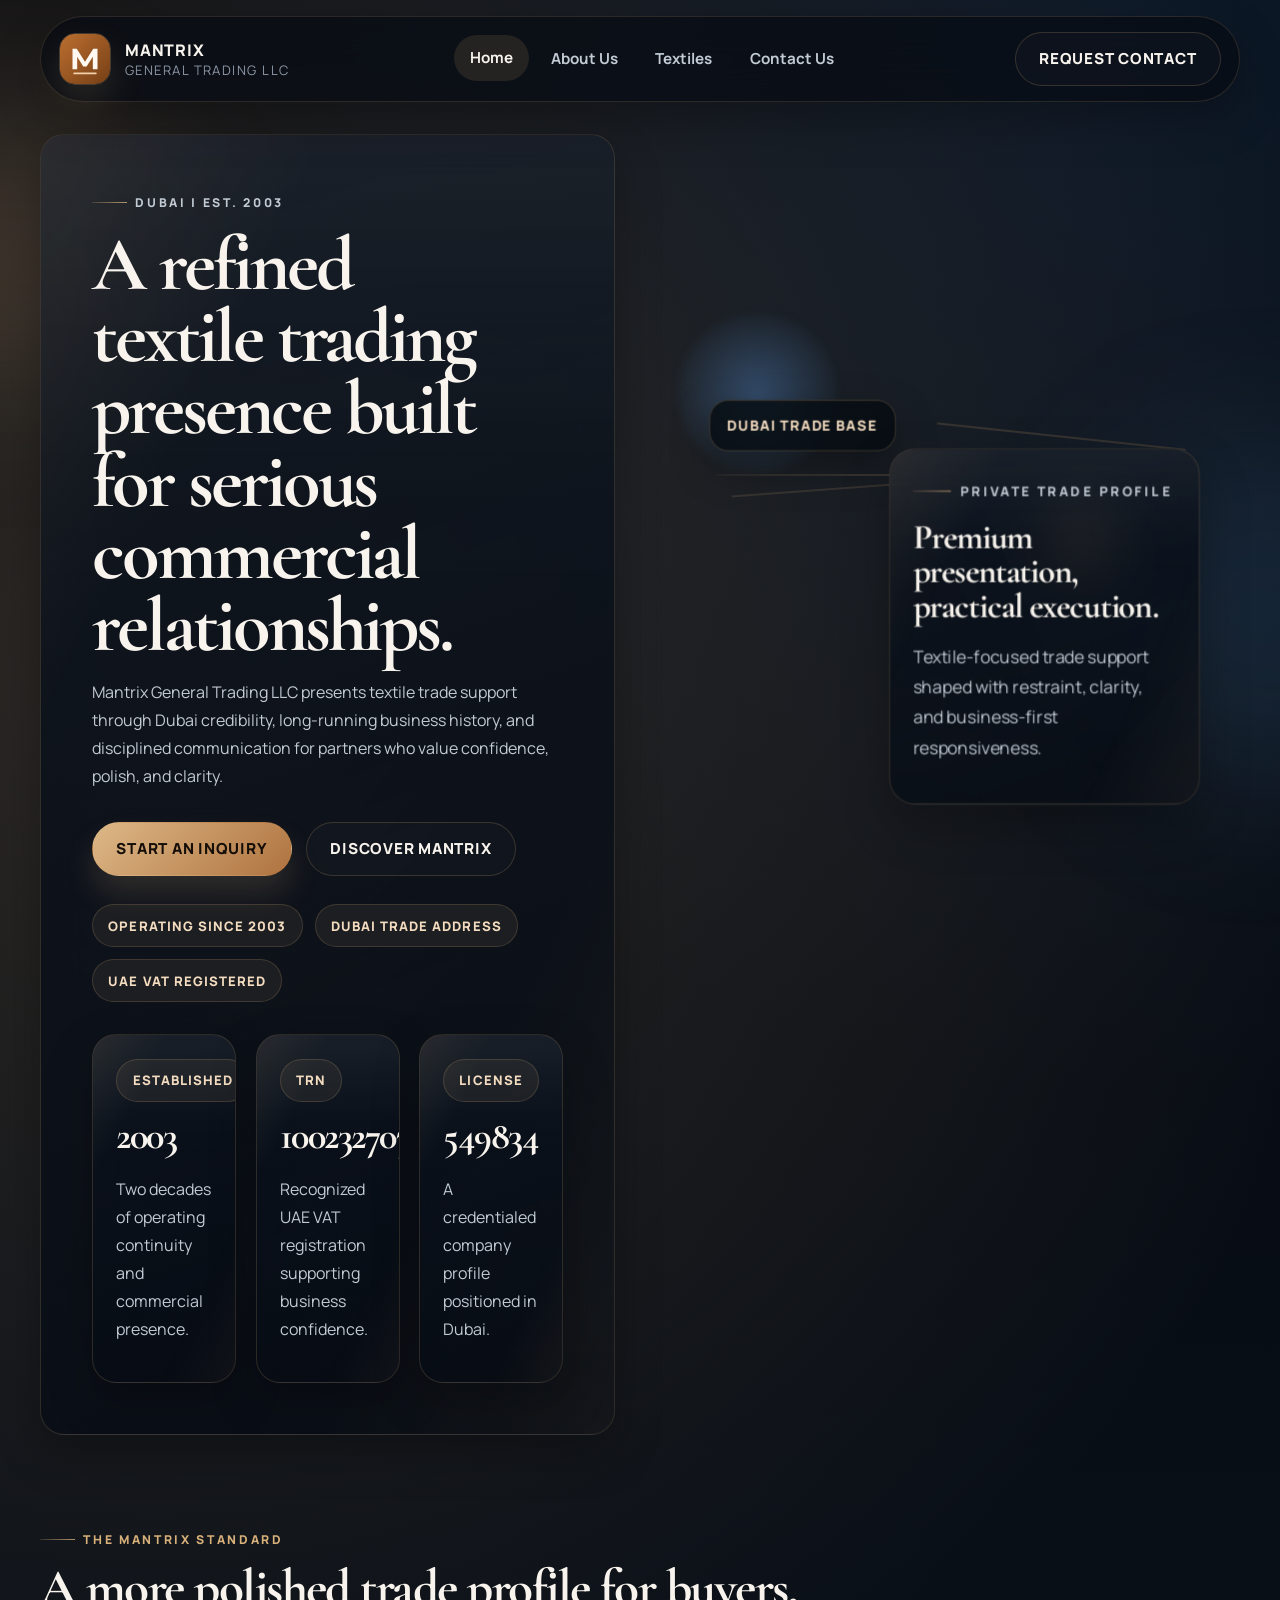
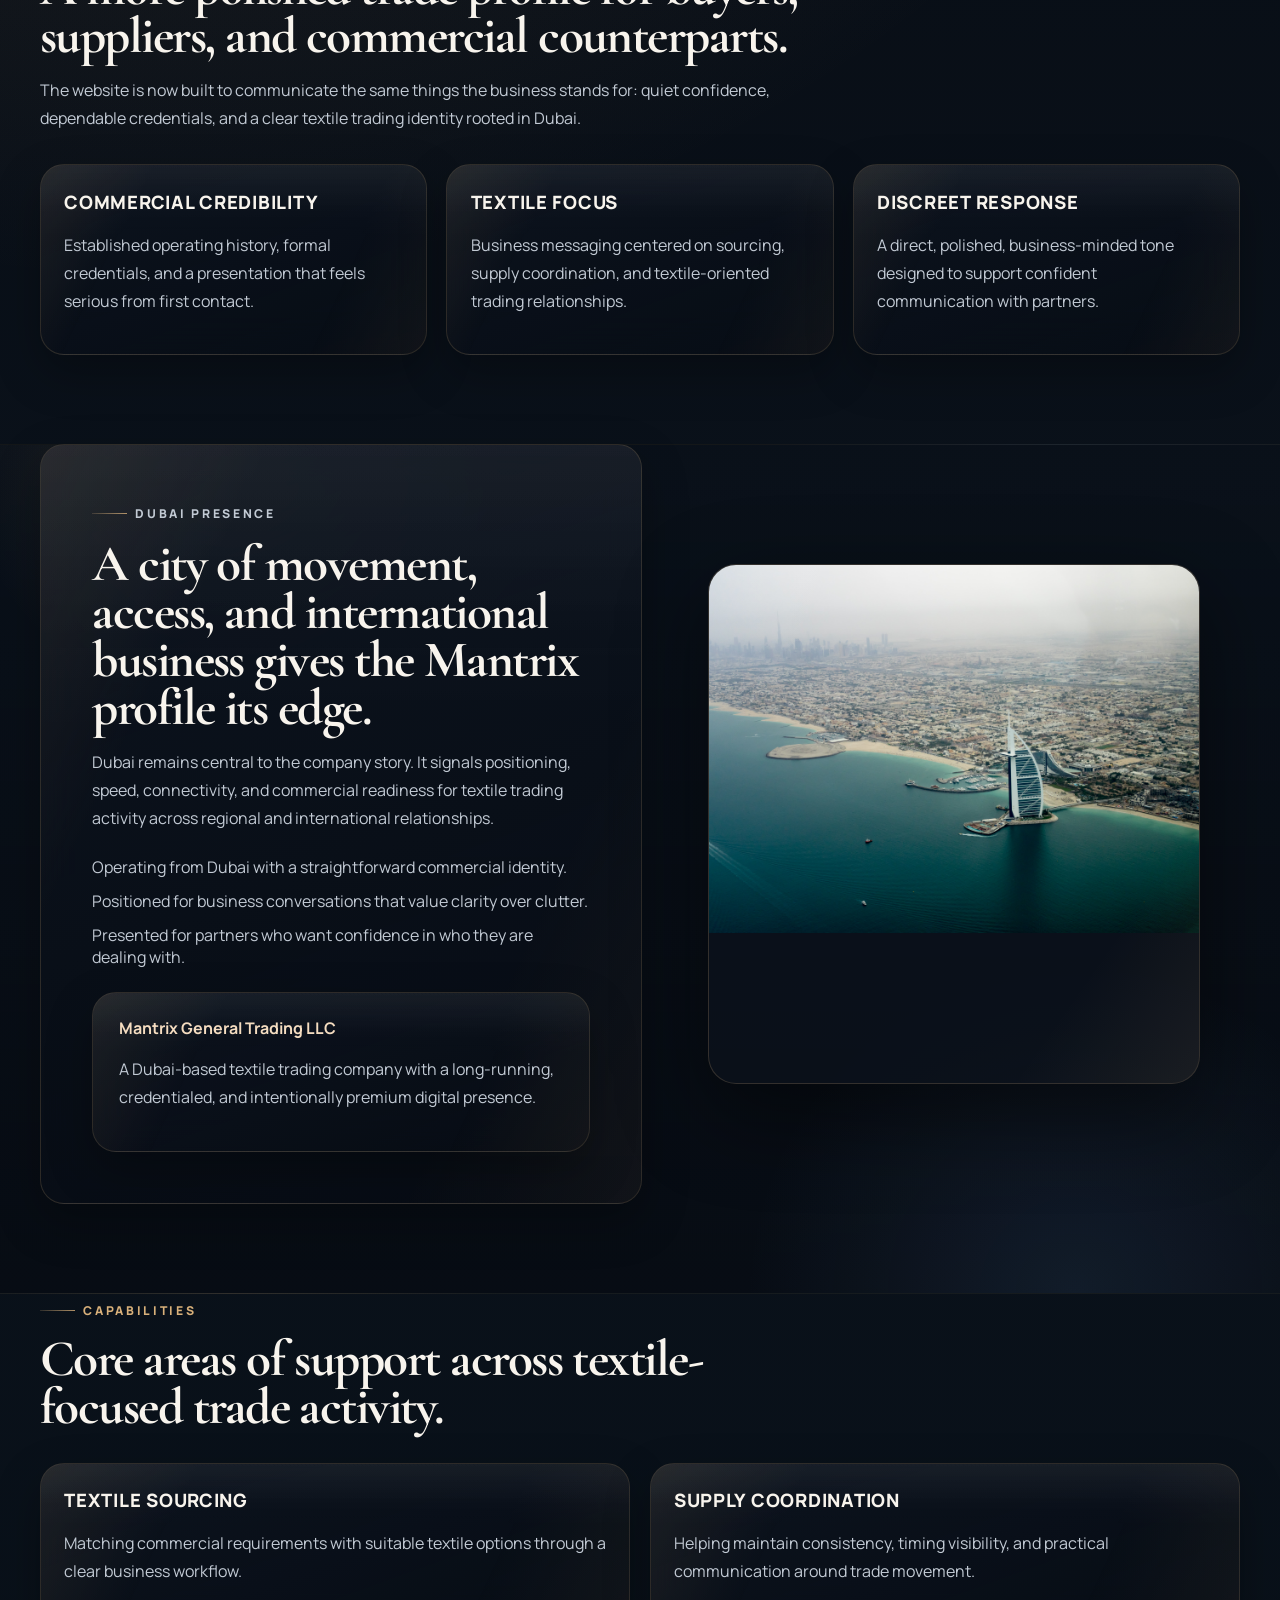
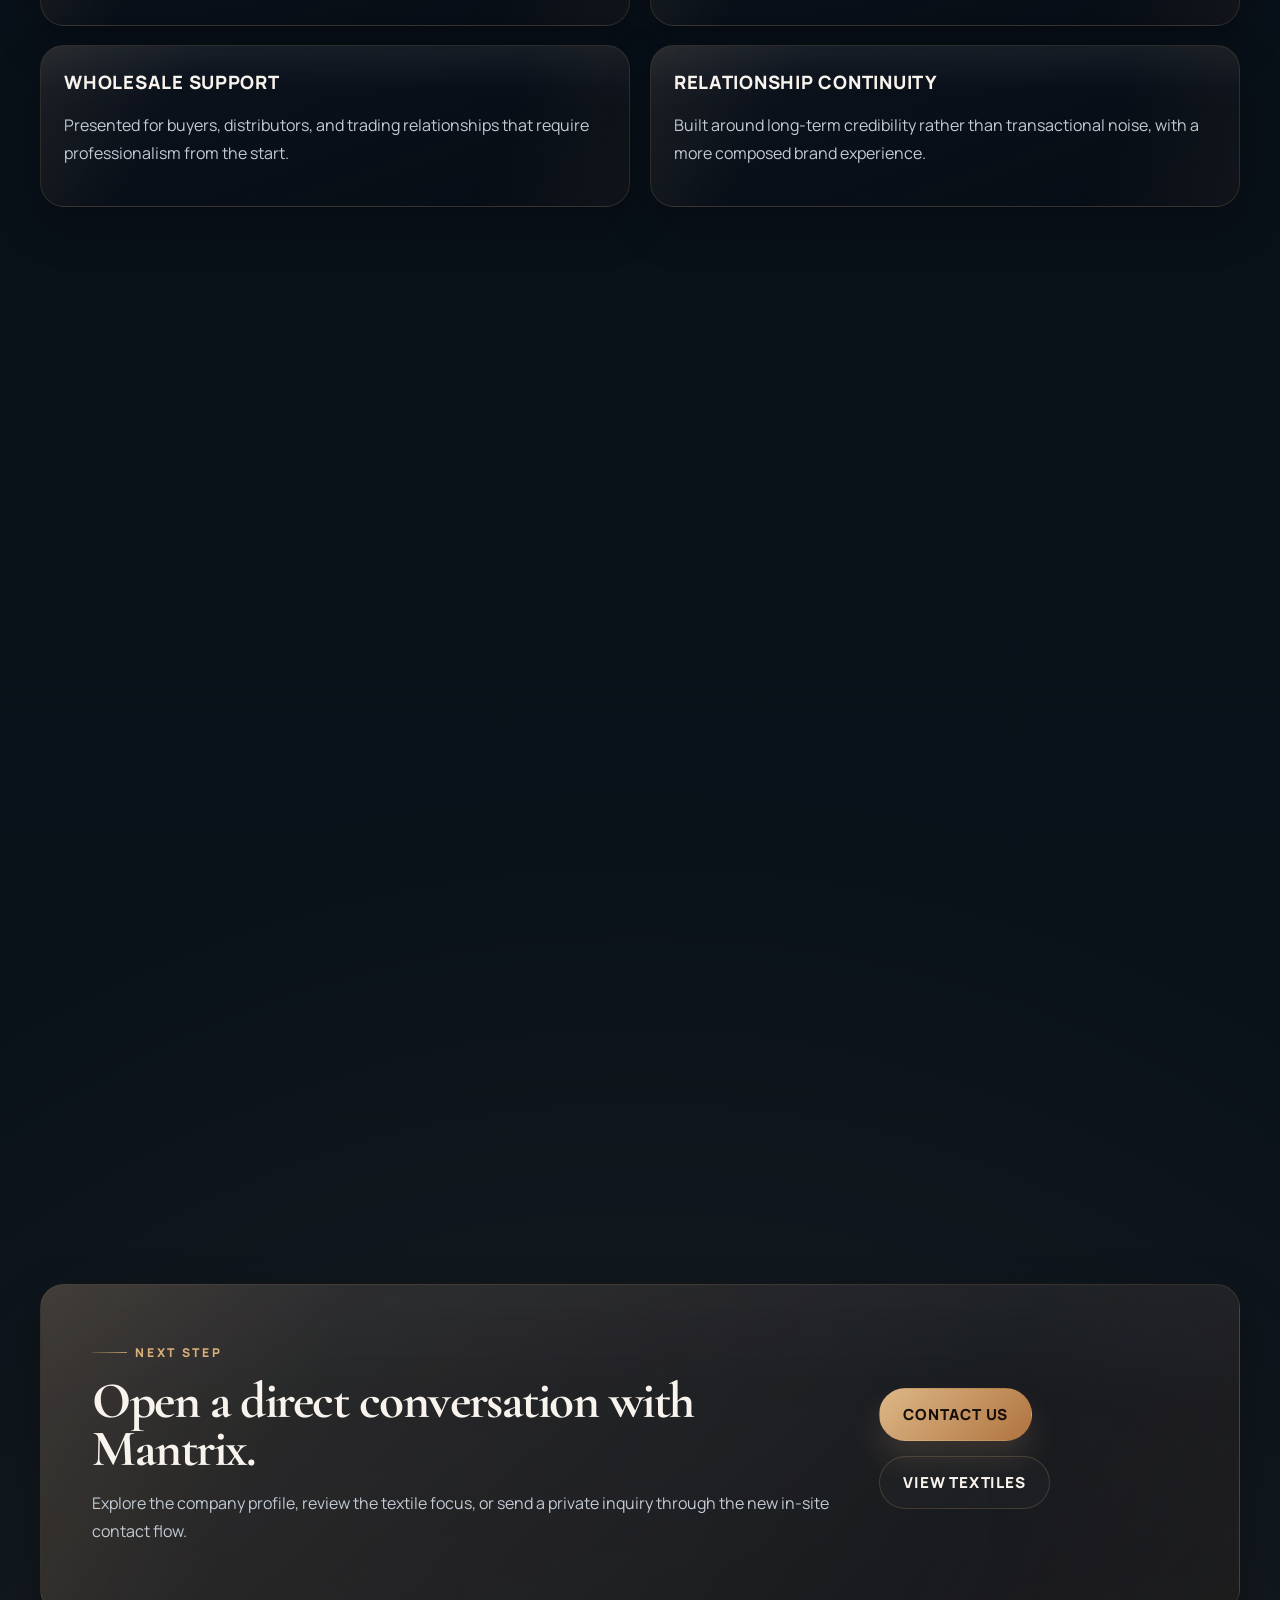
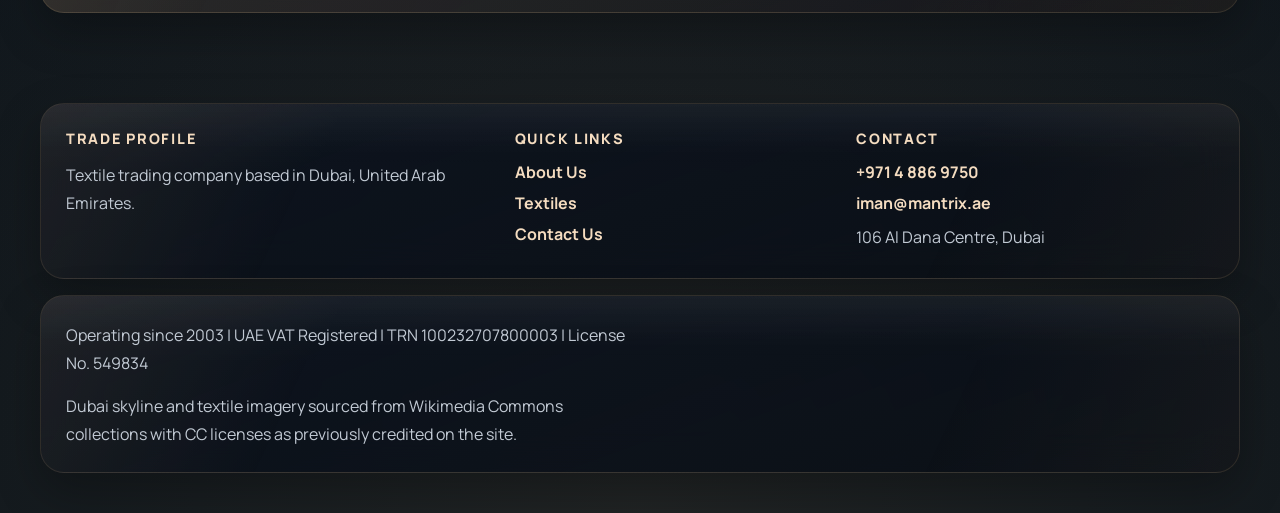
==== index.html @ 77e1ed77 "Upgrade contact flow and luxury redesign" ====
<!DOCTYPE html>
<html lang="en">
<head>
  <meta charset="UTF-8">
  <meta name="viewport" content="width=device-width, initial-scale=1.0">
  <meta
    name="description"
    content="Mantrix General Trading LLC is a Dubai-based textile trading company with a refined commercial presence, operating since 2003."
  >
  <title>Mantrix General Trading LLC | Textile Trading in Dubai</title>
  <link rel="preconnect" href="https://fonts.googleapis.com">
  <link rel="preconnect" href="https://fonts.gstatic.com" crossorigin>
  <link href="https://fonts.googleapis.com/css2?family=Manrope:wght@400;500;700;800&family=Cormorant+Garamond:wght@600;700&display=swap" rel="stylesheet">
  <link rel="stylesheet" href="styles.css">
  <script src="script.js" defer></script>
</head>
<body>
  <header class="site-header">
    <div class="shell nav-shell">
      <a class="brand" href="index.html">
        <img class="brand-logo" src="logo.svg" alt="Mantrix logo">
        <div>
          <p class="brand-name">Mantrix</p>
          <p class="brand-subtitle">General Trading LLC</p>
        </div>
      </a>
      <nav class="nav-links" aria-label="Primary navigation">
        <a class="nav-link is-active" href="index.html">Home</a>
        <a class="nav-link" href="about.html">About Us</a>
        <a class="nav-link" href="textiles.html">Textiles</a>
        <a class="nav-link" href="contact.html">Contact Us</a>
      </nav>
      <a class="button button-secondary" href="contact.html">Request Contact</a>
    </div>
  </header>

  <main>
    <section class="hero-home">
      <div class="shell hero-grid">
        <div class="hero-copy" data-reveal>
          <p class="eyebrow">Dubai | Est. 2003</p>
          <h1>A refined textile trading presence built for serious commercial relationships.</h1>
          <p class="lead">
            Mantrix General Trading LLC presents textile trade support through Dubai credibility, long-running business
            history, and disciplined communication for partners who value confidence, polish, and clarity.
          </p>
          <div class="hero-actions">
            <a class="button" href="contact.html">Start An Inquiry</a>
            <a class="button button-ghost" href="about.html">Discover Mantrix</a>
          </div>
          <div class="hero-points">
            <span>Operating Since 2003</span>
            <span>Dubai Trade Address</span>
            <span>UAE VAT Registered</span>
          </div>
          <div class="hero-metrics">
            <article class="metric-card" data-reveal>
              <span>Established</span>
              <strong>2003</strong>
              <p>Two decades of operating continuity and commercial presence.</p>
            </article>
            <article class="metric-card" data-reveal>
              <span>TRN</span>
              <strong>100232707800003</strong>
              <p>Recognized UAE VAT registration supporting business confidence.</p>
            </article>
            <article class="metric-card" data-reveal>
              <span>License</span>
              <strong>549834</strong>
              <p>A credentialed company profile positioned in Dubai.</p>
            </article>
          </div>
        </div>

        <div class="hero-stage" data-tilt-stage data-reveal>
          <div class="hero-stage-inner">
            <span class="scene-orb scene-orb-one"></span>
            <span class="scene-orb scene-orb-two"></span>
            <span class="scene-ring"></span>
            <figure class="scene-card scene-card-primary">
              <img src="images/dubai-skyline.jpg" alt="Dubai skyline">
            </figure>
            <figure class="scene-card scene-card-secondary">
              <img src="images/colourful-fabric.jpg" alt="Colourful textile fabric">
            </figure>
            <article class="scene-note">
              <p class="eyebrow">Private Trade Profile</p>
              <h2>Premium presentation, practical execution.</h2>
              <p>
                Textile-focused trade support shaped with restraint, clarity, and business-first responsiveness.
              </p>
            </article>
            <div class="scene-coin">Dubai Trade Base</div>
          </div>
        </div>
      </div>
    </section>

    <section class="section">
      <div class="shell">
        <div class="section-head" data-reveal>
          <p class="eyebrow">The Mantrix Standard</p>
          <h2>A more polished trade profile for buyers, suppliers, and commercial counterparts.</h2>
          <p class="lead">
            The website is now built to communicate the same things the business stands for: quiet confidence, dependable
            credentials, and a clear textile trading identity rooted in Dubai.
          </p>
        </div>
        <div class="cards-grid cards-three">
          <article class="info-card" data-reveal>
            <h3>Commercial Credibility</h3>
            <p>Established operating history, formal credentials, and a presentation that feels serious from first contact.</p>
          </article>
          <article class="info-card" data-reveal>
            <h3>Textile Focus</h3>
            <p>Business messaging centered on sourcing, supply coordination, and textile-oriented trading relationships.</p>
          </article>
          <article class="info-card" data-reveal>
            <h3>Discreet Response</h3>
            <p>A direct, polished, business-minded tone designed to support confident communication with partners.</p>
          </article>
        </div>
      </div>
    </section>

    <section class="section section-dark">
      <div class="shell feature-layout">
        <div class="feature-copy" data-reveal>
          <p class="eyebrow">Dubai Presence</p>
          <h2>A city of movement, access, and international business gives the Mantrix profile its edge.</h2>
          <p class="lead">
            Dubai remains central to the company story. It signals positioning, speed, connectivity, and commercial
            readiness for textile trading activity across regional and international relationships.
          </p>
          <ul>
            <li>Operating from Dubai with a straightforward commercial identity.</li>
            <li>Positioned for business conversations that value clarity over clutter.</li>
            <li>Presented for partners who want confidence in who they are dealing with.</li>
          </ul>
          <div class="quote-panel">
            <strong>Mantrix General Trading LLC</strong>
            <p>
              A Dubai-based textile trading company with a long-running, credentialed, and intentionally premium digital
              presence.
            </p>
          </div>
        </div>
        <figure class="media-card" data-reveal>
          <img src="images/dubai-aerial.jpg" alt="Aerial view of Dubai">
        </figure>
      </div>
    </section>

    <section class="section">
      <div class="shell">
        <div class="section-head" data-reveal>
          <p class="eyebrow">Capabilities</p>
          <h2>Core areas of support across textile-focused trade activity.</h2>
        </div>
        <div class="cards-grid cards-two">
          <article class="info-card" data-reveal>
            <h3>Textile Sourcing</h3>
            <p>Matching commercial requirements with suitable textile options through a clear business workflow.</p>
          </article>
          <article class="info-card" data-reveal>
            <h3>Supply Coordination</h3>
            <p>Helping maintain consistency, timing visibility, and practical communication around trade movement.</p>
          </article>
          <article class="info-card" data-reveal>
            <h3>Wholesale Support</h3>
            <p>Presented for buyers, distributors, and trading relationships that require professionalism from the start.</p>
          </article>
          <article class="info-card" data-reveal>
            <h3>Relationship Continuity</h3>
            <p>Built around long-term credibility rather than transactional noise, with a more composed brand experience.</p>
          </article>
        </div>
      </div>
    </section>

    <section class="section">
      <div class="shell">
        <div class="section-head" data-reveal>
          <p class="eyebrow">Visual Identity</p>
          <h2>A darker, more elevated presentation for the Dubai and textile story.</h2>
        </div>
        <div class="gallery-grid">
          <figure class="gallery-card" data-reveal>
            <img src="images/dubai-skyline.jpg" alt="Dubai skyline view">
            <figcaption>
              <strong>Commercial Setting</strong>
              <span>Dubai communicates regional reach, movement, and recognized business access.</span>
            </figcaption>
          </figure>
          <figure class="gallery-card" data-reveal>
            <img src="images/cloth-texture.jpg" alt="Textile texture">
            <figcaption>
              <strong>Material Confidence</strong>
              <span>Texture and detail help reinforce a more premium textile-oriented visual language.</span>
            </figcaption>
          </figure>
          <figure class="gallery-card" data-reveal>
            <img src="images/fabric-merchant.jpg" alt="Historic textile merchant illustration">
            <figcaption>
              <strong>Trade Heritage</strong>
              <span>The business is framed as relationship-driven trade, not just product display.</span>
            </figcaption>
          </figure>
        </div>
      </div>
    </section>

    <section class="section">
      <div class="shell cta-panel" data-reveal>
        <div>
          <p class="eyebrow">Next Step</p>
          <h2>Open a direct conversation with Mantrix.</h2>
          <p class="lead">
            Explore the company profile, review the textile focus, or send a private inquiry through the new in-site
            contact flow.
          </p>
        </div>
        <div class="cta-actions">
          <a class="button" href="contact.html">Contact Us</a>
          <a class="button button-ghost" href="textiles.html">View Textiles</a>
        </div>
      </div>
    </section>
  </main>

  <footer class="site-footer">
    <div class="shell footer-grid">
      <div>
        <p class="footer-title">Trade Profile</p>
        <p class="footer-copy">Textile trading company based in Dubai, United Arab Emirates.</p>
      </div>
      <div>
        <p class="footer-title">Quick Links</p>
        <a class="footer-link" href="about.html">About Us</a>
        <a class="footer-link" href="textiles.html">Textiles</a>
        <a class="footer-link" href="contact.html">Contact Us</a>
      </div>
      <div>
        <p class="footer-title">Contact</p>
        <a class="footer-link" href="tel:+97148869750">+971 4 886 9750</a>
        <a class="footer-link" href="mailto:iman@mantrix.ae">iman@mantrix.ae</a>
        <p class="footer-copy">106 Al Dana Centre, Dubai</p>
      </div>
    </div>
    <div class="shell footer-meta">
      <p>Operating since 2003 | UAE VAT Registered | TRN 100232707800003 | License No. 549834</p>
      <p>
        Dubai skyline and textile imagery sourced from Wikimedia Commons collections with CC licenses as previously
        credited on the site.
      </p>
    </div>
  </footer>
</body>
</html>
---- styles.css ----
:root {
  --bg: #060a11;
  --bg-deep: #0a1019;
  --surface: rgba(11, 18, 29, 0.74);
  --surface-strong: rgba(13, 21, 33, 0.9);
  --line: rgba(216, 176, 122, 0.18);
  --line-strong: rgba(216, 176, 122, 0.34);
  --gold: #d8b07a;
  --gold-deep: #9f6739;
  --gold-soft: #f4dcc0;
  --white: #f8f4ed;
  --mist: #c2cad4;
  --muted: #8d97a6;
  --shadow: 0 30px 90px rgba(0, 0, 0, 0.48);
  --shadow-soft: 0 18px 46px rgba(0, 0, 0, 0.28);
  --radius-xl: 34px;
  --radius-lg: 24px;
  --container: 1200px;
}

* {
  box-sizing: border-box;
}

html {
  scroll-behavior: smooth;
}

body {
  margin: 0;
  min-height: 100vh;
  overflow-x: hidden;
  color: var(--white);
  font-family: "Manrope", sans-serif;
  background:
    radial-gradient(circle at 12% 12%, rgba(216, 176, 122, 0.18), transparent 26%),
    radial-gradient(circle at 88% 0%, rgba(49, 101, 160, 0.18), transparent 20%),
    radial-gradient(circle at 50% 100%, rgba(216, 176, 122, 0.12), transparent 25%),
    linear-gradient(180deg, #05080e 0%, #0a111a 40%, #071018 100%);
}

body::before,
body::after {
  content: "";
  position: fixed;
  border-radius: 999px;
  filter: blur(70px);
  pointer-events: none;
  z-index: -1;
  animation: ambient-float 18s ease-in-out infinite;
}

body::before {
  top: 12%;
  left: -8rem;
  width: 18rem;
  height: 18rem;
  background: rgba(216, 176, 122, 0.16);
}

body::after {
  right: -10rem;
  bottom: 12%;
  width: 22rem;
  height: 22rem;
  background: rgba(67, 116, 169, 0.16);
  animation-duration: 22s;
}

img {
  display: block;
  max-width: 100%;
}

a {
  color: inherit;
  text-decoration: none;
}

button,
input,
textarea {
  font: inherit;
}

.shell {
  width: min(calc(100% - 2.5rem), var(--container));
  margin: 0 auto;
}

.site-header {
  position: sticky;
  top: 0;
  z-index: 40;
  padding: 1rem 0 0;
}

.nav-shell {
  display: flex;
  align-items: center;
  justify-content: space-between;
  gap: 1rem;
  padding: 0.95rem 1.15rem;
  border: 1px solid rgba(216, 176, 122, 0.16);
  border-radius: 999px;
  background: rgba(7, 12, 19, 0.74);
  backdrop-filter: blur(20px);
  box-shadow: var(--shadow-soft);
}

.brand {
  display: inline-flex;
  align-items: center;
  gap: 0.85rem;
  min-width: 0;
}

.brand-logo {
  width: 3.25rem;
  height: 3.25rem;
  border-radius: 1rem;
  border: 1px solid rgba(216, 176, 122, 0.28);
  box-shadow: 0 16px 34px rgba(216, 176, 122, 0.14);
}

.brand-name,
.brand-subtitle,
.eyebrow,
.footer-copy,
.footer-title,
.footer-meta p {
  margin: 0;
}

.brand-name {
  font-size: 1rem;
  font-weight: 800;
  letter-spacing: 0.05em;
  text-transform: uppercase;
}

.brand-subtitle {
  color: var(--muted);
  font-size: 0.82rem;
  letter-spacing: 0.11em;
  text-transform: uppercase;
}

.nav-links {
  display: flex;
  flex-wrap: wrap;
  justify-content: center;
  gap: 0.35rem;
}

.nav-link {
  padding: 0.8rem 1rem;
  border-radius: 999px;
  color: var(--mist);
  font-size: 0.95rem;
  font-weight: 700;
  transition: color 180ms ease, background 180ms ease, transform 180ms ease;
}

.nav-link:hover,
.nav-link.is-active {
  color: var(--white);
  background: rgba(216, 176, 122, 0.12);
  transform: translateY(-1px);
}

.button {
  display: inline-flex;
  align-items: center;
  justify-content: center;
  min-height: 3.2rem;
  padding: 0.95rem 1.45rem;
  border: 1px solid transparent;
  border-radius: 999px;
  background: linear-gradient(135deg, #ddb887 0%, #af733f 100%);
  color: #150e08;
  font-size: 0.95rem;
  font-weight: 800;
  letter-spacing: 0.05em;
  text-transform: uppercase;
  box-shadow: 0 18px 30px rgba(216, 176, 122, 0.16);
  transition: transform 180ms ease, box-shadow 180ms ease, border-color 180ms ease, background 180ms ease;
}

.button:hover {
  transform: translateY(-2px);
  box-shadow: 0 22px 38px rgba(216, 176, 122, 0.22);
}

.button-secondary,
.button-ghost {
  background: rgba(255, 255, 255, 0.02);
  color: var(--white);
  border-color: rgba(216, 176, 122, 0.2);
  box-shadow: none;
}

.button-ghost:hover,
.button-secondary:hover {
  background: rgba(216, 176, 122, 0.08);
}

.button:disabled {
  cursor: wait;
  opacity: 0.72;
  transform: none;
}

.hero-home,
.page-hero {
  padding: 2rem 0 5.5rem;
}

.section {
  position: relative;
  padding: 0 0 5.6rem;
}

.hero-grid,
.page-hero-grid,
.feature-layout,
.form-layout {
  display: grid;
  gap: 1.6rem;
}

.hero-grid {
  grid-template-columns: minmax(0, 0.98fr) minmax(360px, 1.02fr);
  align-items: center;
}

.page-hero-grid,
.feature-layout,
.form-layout {
  grid-template-columns: minmax(0, 1fr) minmax(320px, 0.95fr);
  align-items: stretch;
}

.hero-copy,
.page-hero-copy,
.info-card,
.metric-card,
.scene-note,
.feature-copy,
.cta-panel,
.contact-card,
.form-panel,
.detail-panel,
.quote-panel,
.footer-grid,
.footer-meta,
.gallery-card figcaption {
  position: relative;
  overflow: hidden;
  border: 1px solid var(--line);
  border-radius: var(--radius-lg);
  background:
    linear-gradient(180deg, rgba(255, 255, 255, 0.03), transparent 26%),
    linear-gradient(160deg, rgba(12, 19, 30, 0.92), rgba(7, 12, 20, 0.76));
  box-shadow: var(--shadow-soft);
  backdrop-filter: blur(20px);
}

.hero-copy::before,
.page-hero-copy::before,
.info-card::before,
.metric-card::before,
.scene-note::before,
.feature-copy::before,
.cta-panel::before,
.contact-card::before,
.form-panel::before,
.detail-panel::before,
.quote-panel::before,
.footer-grid::before,
.footer-meta::before,
.gallery-card figcaption::before {
  content: "";
  position: absolute;
  inset: 0;
  background:
    linear-gradient(115deg, rgba(216, 176, 122, 0.16), transparent 24%, transparent 74%, rgba(216, 176, 122, 0.1)),
    linear-gradient(180deg, rgba(255, 255, 255, 0.05), transparent 38%);
  opacity: 0.55;
  pointer-events: none;
}

.hero-copy,
.page-hero-copy,
.feature-copy,
.cta-panel,
.form-panel,
.detail-panel,
.quote-panel {
  padding: clamp(2rem, 4vw, 3.2rem);
}

.eyebrow {
  position: relative;
  z-index: 1;
  display: inline-flex;
  align-items: center;
  gap: 0.5rem;
  margin-bottom: 1rem;
  color: var(--gold);
  font-size: 0.76rem;
  font-weight: 800;
  letter-spacing: 0.22em;
  text-transform: uppercase;
}

.eyebrow::before {
  content: "";
  width: 2.2rem;
  height: 1px;
  background: linear-gradient(90deg, rgba(216, 176, 122, 0.18), rgba(216, 176, 122, 0.8));
}

h1,
h2,
h3 {
  position: relative;
  z-index: 1;
  margin-top: 0;
}

h1,
h2 {
  font-family: "Cormorant Garamond", serif;
  font-weight: 700;
  line-height: 0.94;
}

h1 {
  margin-bottom: 1rem;
  font-size: clamp(3.1rem, 6vw, 6rem);
  letter-spacing: -0.04em;
  max-width: 11ch;
}

h2 {
  margin-bottom: 1rem;
  font-size: clamp(2.4rem, 4vw, 3.75rem);
  letter-spacing: -0.03em;
}

h3 {
  margin-bottom: 0.65rem;
  font-size: 1.15rem;
  font-weight: 800;
  letter-spacing: 0.04em;
  text-transform: uppercase;
}

.lead,
.hero-copy p,
.page-hero-copy p,
.feature-copy p,
.info-card p,
.metric-card p,
.scene-note p,
.contact-card p,
.detail-panel p,
.quote-panel p,
.footer-copy,
.footer-meta p,
.gallery-card span {
  position: relative;
  z-index: 1;
  color: var(--mist);
  line-height: 1.75;
}

.hero-actions,
.cta-actions,
.form-submit-row {
  position: relative;
  z-index: 1;
  display: flex;
  flex-wrap: wrap;
  gap: 0.9rem;
}

.hero-actions {
  margin-top: 2rem;
}

.hero-points {
  position: relative;
  z-index: 1;
  display: flex;
  flex-wrap: wrap;
  gap: 0.75rem;
  margin-top: 1.8rem;
}

.hero-points span,
.metric-card span,
.micro-pill {
  display: inline-flex;
  align-items: center;
  gap: 0.45rem;
  padding: 0.72rem 0.95rem;
  border: 1px solid rgba(216, 176, 122, 0.18);
  border-radius: 999px;
  background: rgba(216, 176, 122, 0.08);
  color: var(--gold-soft);
  font-size: 0.82rem;
  font-weight: 800;
  letter-spacing: 0.08em;
  text-transform: uppercase;
}

.hero-metrics,
.cards-grid,
.detail-grid,
.contact-cards,
.gallery-grid,
.footer-grid {
  display: grid;
  gap: 1.2rem;
}

.hero-metrics {
  position: relative;
  z-index: 1;
  grid-template-columns: repeat(3, minmax(0, 1fr));
  margin-top: 2rem;
}

.cards-three,
.gallery-grid {
  grid-template-columns: repeat(3, minmax(0, 1fr));
}

.cards-two,
.detail-grid,
.contact-cards {
  grid-template-columns: repeat(2, minmax(0, 1fr));
}

.metric-card,
.info-card,
.contact-card {
  padding: 1.45rem;
  transition: transform 220ms ease, border-color 220ms ease, box-shadow 220ms ease;
}

.metric-card:hover,
.info-card:hover,
.contact-card:hover,
.gallery-card:hover,
.detail-panel:hover {
  transform: translateY(-6px);
  border-color: var(--line-strong);
  box-shadow: var(--shadow);
}

.metric-card strong {
  position: relative;
  z-index: 1;
  display: block;
  margin: 0.7rem 0 0.35rem;
  color: var(--white);
  font-family: "Cormorant Garamond", serif;
  font-size: 2.4rem;
  letter-spacing: -0.04em;
}

.section-dark::before {
  content: "";
  position: absolute;
  inset: 0;
  background:
    radial-gradient(circle at 18% 0%, rgba(216, 176, 122, 0.14), transparent 20%),
    radial-gradient(circle at 84% 100%, rgba(82, 123, 175, 0.14), transparent 24%),
    linear-gradient(180deg, rgba(10, 17, 26, 0.36), rgba(7, 11, 18, 0.72));
  border-top: 1px solid rgba(216, 176, 122, 0.06);
  border-bottom: 1px solid rgba(216, 176, 122, 0.06);
}

.section-dark > .shell {
  position: relative;
  z-index: 1;
}

.section-head {
  max-width: 760px;
  margin-bottom: 2rem;
}

.hero-stage,
.mini-stage {
  position: relative;
  min-height: 620px;
  perspective: 1900px;
}

.mini-stage {
  min-height: 520px;
}

.hero-stage-inner,
.mini-stage-inner {
  position: relative;
  width: 100%;
  height: 100%;
  transform-style: preserve-3d;
  transform: rotateX(var(--tilt-x, 0deg)) rotateY(var(--tilt-y, 0deg));
  transition: transform 220ms ease;
}

.scene-orb,
.scene-ring {
  position: absolute;
  border-radius: 50%;
  pointer-events: none;
}

.scene-orb {
  filter: blur(4px);
  animation: float 8s ease-in-out infinite;
}

.scene-orb-one {
  top: 5%;
  right: 16%;
  width: 8rem;
  height: 8rem;
  background: radial-gradient(circle, rgba(216, 176, 122, 0.82), rgba(216, 176, 122, 0.04) 68%);
}

.scene-orb-two {
  left: 6%;
  bottom: 10%;
  width: 10rem;
  height: 10rem;
  background: radial-gradient(circle, rgba(78, 127, 185, 0.46), rgba(78, 127, 185, 0.04) 72%);
  animation-delay: -2s;
}

.scene-ring {
  inset: 10% 12%;
  border: 1px solid rgba(216, 176, 122, 0.18);
  box-shadow: inset 0 0 0 1px rgba(255, 255, 255, 0.02);
  animation: spin-slow 18s linear infinite;
}

.scene-card,
.mini-card,
.media-card {
  position: absolute;
  overflow: hidden;
  border: 1px solid rgba(216, 176, 122, 0.2);
  border-radius: 28px;
  background: rgba(12, 18, 28, 0.82);
  box-shadow: var(--shadow);
}

.scene-card::after,
.mini-card::after,
.media-card::after {
  content: "";
  position: absolute;
  inset: 0;
  background: linear-gradient(125deg, rgba(255, 255, 255, 0.18), transparent 18%, transparent 78%, rgba(216, 176, 122, 0.16));
  opacity: 0.48;
  pointer-events: none;
}

.scene-card img,
.mini-card img,
.media-card img,
.gallery-card img {
  width: 100%;
  height: 100%;
  object-fit: cover;
}

.scene-card-primary {
  top: 10%;
  left: 8%;
  width: 66%;
  height: 68%;
  transform: translateZ(56px) rotateX(11deg) rotateY(-12deg);
}

.scene-card-secondary {
  right: 3%;
  bottom: 12%;
  width: 42%;
  height: 34%;
  transform: translateZ(110px) rotateX(8deg) rotateY(18deg);
}

.scene-note {
  position: absolute;
  right: 10%;
  top: 8%;
  width: min(18rem, 48%);
  padding: 1.35rem;
  transform: translateZ(145px);
}

.scene-note h2 {
  margin-bottom: 0.55rem;
  font-size: clamp(1.55rem, 2.5vw, 2.1rem);
  line-height: 1;
}

.scene-coin,
.mini-pill {
  position: absolute;
  z-index: 2;
  border: 1px solid rgba(216, 176, 122, 0.22);
  box-shadow: 0 16px 38px rgba(0, 0, 0, 0.34);
}

.scene-coin {
  left: 14%;
  bottom: 6%;
  padding: 0.9rem 1rem;
  border-radius: 18px;
  background: rgba(7, 12, 19, 0.84);
  color: var(--gold-soft);
  font-size: 0.82rem;
  font-weight: 800;
  letter-spacing: 0.08em;
  text-transform: uppercase;
  transform: translateZ(130px);
}

.mini-card-main {
  top: 10%;
  left: 5%;
  width: 72%;
  height: 70%;
  transform: translateZ(48px) rotateX(8deg) rotateY(-10deg);
}

.mini-card-accent {
  right: 4%;
  bottom: 10%;
  width: 40%;
  height: 30%;
  transform: translateZ(102px) rotateX(8deg) rotateY(16deg);
}

.mini-note {
  position: absolute;
  left: 2%;
  bottom: 8%;
  width: min(18rem, 52%);
  padding: 1.2rem 1.3rem;
  transform: translateZ(122px);
}

.mini-note h2 {
  margin-bottom: 0.5rem;
  font-size: clamp(1.5rem, 2vw, 1.95rem);
}

.mini-pill {
  top: 10%;
  right: 12%;
  padding: 0.8rem 0.95rem;
  border-radius: 999px;
  background: rgba(8, 13, 20, 0.9);
}

.feature-layout {
  align-items: center;
}

.media-card {
  position: relative;
  min-height: 520px;
}

.feature-copy ul {
  position: relative;
  z-index: 1;
  margin: 1.5rem 0 0;
  padding: 0;
  list-style: none;
}

.feature-copy li {
  margin-bottom: 0.75rem;
  color: var(--mist);
}

.quote-panel {
  max-width: 780px;
  padding: 1.5rem 1.6rem;
  margin-top: 1.5rem;
}

.quote-panel strong {
  position: relative;
  z-index: 1;
  display: block;
  margin-bottom: 0.35rem;
  color: var(--gold-soft);
  font-size: 1rem;
}

.gallery-grid {
  gap: 1.4rem;
}

.gallery-card {
  position: relative;
  overflow: hidden;
  border: 1px solid rgba(216, 176, 122, 0.16);
  border-radius: 30px;
  background: rgba(12, 18, 28, 0.86);
  box-shadow: var(--shadow-soft);
  transition: transform 220ms ease, border-color 220ms ease, box-shadow 220ms ease;
}

.gallery-card img {
  min-height: 360px;
  transition: transform 320ms ease;
}

.gallery-card:hover img {
  transform: scale(1.04);
}

.gallery-card figcaption {
  padding: 1.2rem 1.3rem 1.4rem;
}

.gallery-card strong {
  position: relative;
  z-index: 1;
  display: block;
  margin-bottom: 0.35rem;
  font-size: 1rem;
  letter-spacing: 0.08em;
  text-transform: uppercase;
}

.cta-panel {
  display: flex;
  align-items: center;
  justify-content: space-between;
  gap: 1.5rem;
  background:
    linear-gradient(120deg, rgba(216, 176, 122, 0.16), rgba(216, 176, 122, 0.04)),
    linear-gradient(160deg, rgba(14, 21, 32, 0.98), rgba(8, 12, 20, 0.82));
}

.contact-cards {
  margin-bottom: 1.5rem;
}

.contact-card strong,
.detail-panel strong {
  position: relative;
  z-index: 1;
  display: block;
  margin-bottom: 0.45rem;
  color: var(--gold-soft);
  font-size: 0.92rem;
  font-weight: 800;
  letter-spacing: 0.08em;
  text-transform: uppercase;
}

.detail-panel a,
.footer-link,
.footer-meta a {
  color: var(--gold-soft);
  font-weight: 700;
}

.detail-grid {
  margin-top: 1.2rem;
}

.detail-panel {
  padding: 1.35rem;
}

.form-layout {
  align-items: start;
}

.form-panel {
  padding-bottom: 2rem;
}

.contact-form {
  position: relative;
  z-index: 1;
  display: grid;
  gap: 1rem;
  margin-top: 1.8rem;
}

.form-row {
  display: grid;
  grid-template-columns: repeat(2, minmax(0, 1fr));
  gap: 1rem;
}

.form-field {
  display: grid;
  gap: 0.55rem;
}

.form-field label,
.form-field span {
  color: var(--gold-soft);
  font-size: 0.84rem;
  font-weight: 800;
  letter-spacing: 0.1em;
  text-transform: uppercase;
}

.form-field input,
.form-field textarea {
  width: 100%;
  padding: 1rem 1.05rem;
  border: 1px solid rgba(216, 176, 122, 0.18);
  border-radius: 18px;
  background: rgba(255, 255, 255, 0.03);
  color: var(--white);
  transition: border-color 180ms ease, box-shadow 180ms ease, background 180ms ease;
}

.form-field input::placeholder,
.form-field textarea::placeholder {
  color: #7a8595;
}

.form-field input:focus,
.form-field textarea:focus {
  outline: none;
  border-color: rgba(216, 176, 122, 0.45);
  box-shadow: 0 0 0 4px rgba(216, 176, 122, 0.08);
  background: rgba(255, 255, 255, 0.05);
}

.form-field textarea {
  min-height: 220px;
  resize: vertical;
}

.contact-honeypot {
  display: none;
}

.form-status {
  min-height: 1.4rem;
  color: var(--muted);
  font-size: 0.95rem;
}

.form-status.is-success {
  color: #c2f2c1;
}

.form-status.is-error {
  color: #ffb8af;
}

.site-footer {
  padding: 0 0 2.5rem;
}

.footer-grid,
.footer-meta {
  padding: 1.55rem;
}

.footer-grid {
  grid-template-columns: 1.2fr 0.9fr 1fr;
  gap: 1.2rem;
}

.footer-title {
  position: relative;
  z-index: 1;
  margin-bottom: 0.85rem;
  color: var(--gold-soft);
  font-size: 0.9rem;
  font-weight: 800;
  letter-spacing: 0.12em;
  text-transform: uppercase;
}

.footer-link {
  position: relative;
  z-index: 1;
  display: block;
  margin-bottom: 0.55rem;
}

.footer-meta {
  display: flex;
  flex-wrap: wrap;
  justify-content: space-between;
  gap: 0.9rem 2rem;
  margin-top: 1rem;
}

.footer-meta p {
  max-width: 560px;
}

[data-reveal] {
  opacity: 0;
  transform: translateY(26px);
  transition: opacity 700ms ease, transform 700ms ease;
}

[data-reveal].is-visible {
  opacity: 1;
  transform: translateY(0);
}

.reveal-ready .hero-copy,
.reveal-ready .page-hero-copy {
  opacity: 1;
  transform: none;
}

@keyframes ambient-float {
  0%,
  100% {
    transform: translate3d(0, 0, 0);
  }

  50% {
    transform: translate3d(1.8rem, -1.1rem, 0);
  }
}

@keyframes float {
  0%,
  100% {
    transform: translate3d(0, 0, 0);
  }

  50% {
    transform: translate3d(0, -14px, 0);
  }
}

@keyframes spin-slow {
  from {
    transform: rotate(0deg);
  }

  to {
    transform: rotate(360deg);
  }
}

@media (max-width: 1180px) {
  .nav-shell {
    flex-wrap: wrap;
    justify-content: center;
  }

  .hero-grid,
  .page-hero-grid,
  .feature-layout,
  .form-layout {
    grid-template-columns: 1fr;
  }

  .hero-stage,
  .mini-stage {
    min-height: 540px;
  }
}

@media (max-width: 900px) {
  .hero-metrics,
  .cards-three,
  .cards-two,
  .detail-grid,
  .contact-cards,
  .gallery-grid,
  .footer-grid,
  .form-row {
    grid-template-columns: 1fr;
  }

  .scene-note,
  .mini-note {
    width: min(20rem, 70%);
  }

  .cta-panel {
    flex-direction: column;
    align-items: flex-start;
  }
}

@media (max-width: 640px) {
  .shell {
    width: min(calc(100% - 1.35rem), var(--container));
  }

  .site-header {
    padding-top: 0.7rem;
  }

  .nav-shell {
    padding: 1rem;
    border-radius: 28px;
  }

  .nav-links {
    width: 100%;
  }

  .nav-link {
    flex: 1 1 120px;
    text-align: center;
  }

  h1 {
    max-width: 100%;
    font-size: clamp(2.7rem, 15vw, 4.4rem);
  }

  h2 {
    line-height: 0.98;
  }

  .hero-copy,
  .page-hero-copy,
  .feature-copy,
  .cta-panel,
  .form-panel,
  .detail-panel,
  .quote-panel,
  .footer-grid,
  .footer-meta {
    padding: 1.45rem;
  }

  .hero-stage,
  .mini-stage {
    min-height: 460px;
  }

  .scene-card-primary,
  .mini-card-main {
    width: 78%;
    height: 66%;
  }

  .scene-card-secondary,
  .mini-card-accent {
    width: 48%;
    height: 28%;
  }

  .scene-note,
  .mini-note {
    width: 70%;
    padding: 1rem;
  }

  .gallery-card img,
  .media-card {
    min-height: 300px;
  }
}

@media (prefers-reduced-motion: reduce) {
  html {
    scroll-behavior: auto;
  }

  *,
  *::before,
  *::after {
    animation: none !important;
    transition: none !important;
  }

  [data-reveal] {
    opacity: 1;
    transform: none;
  }
}
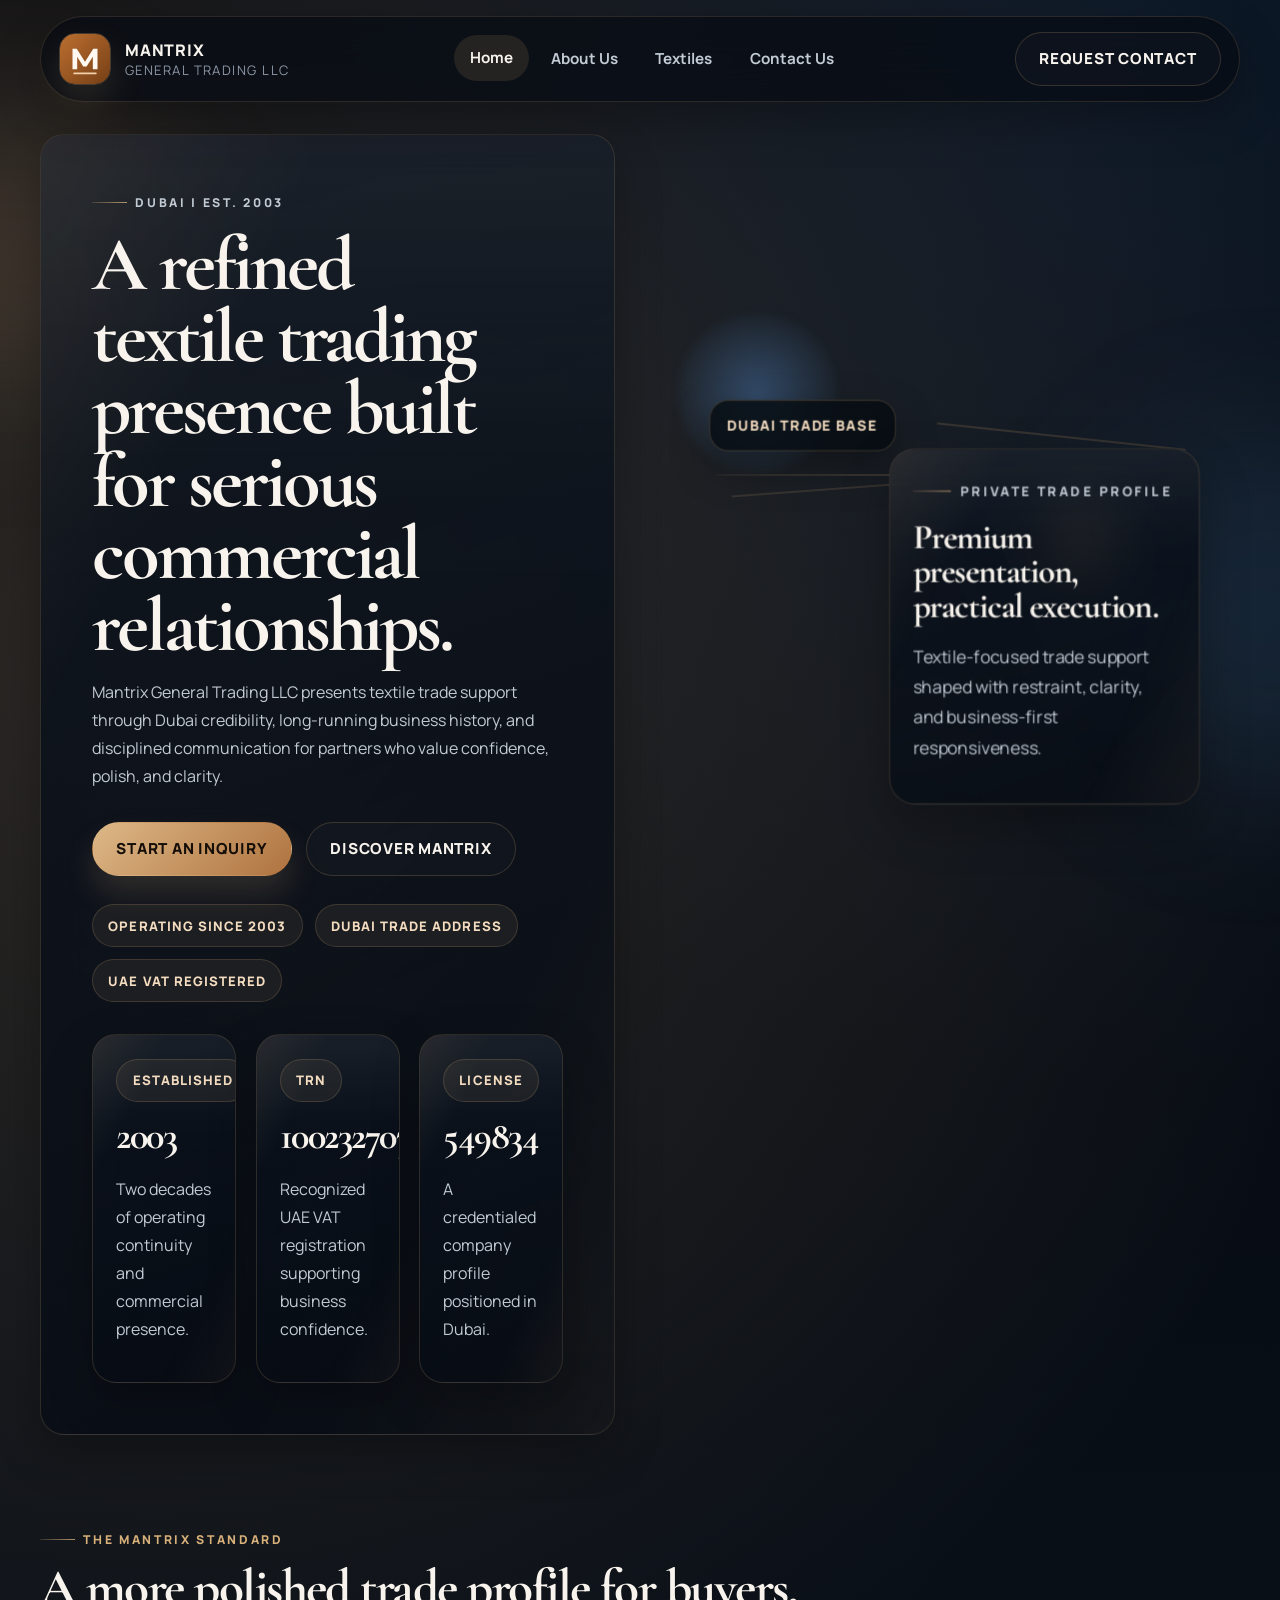
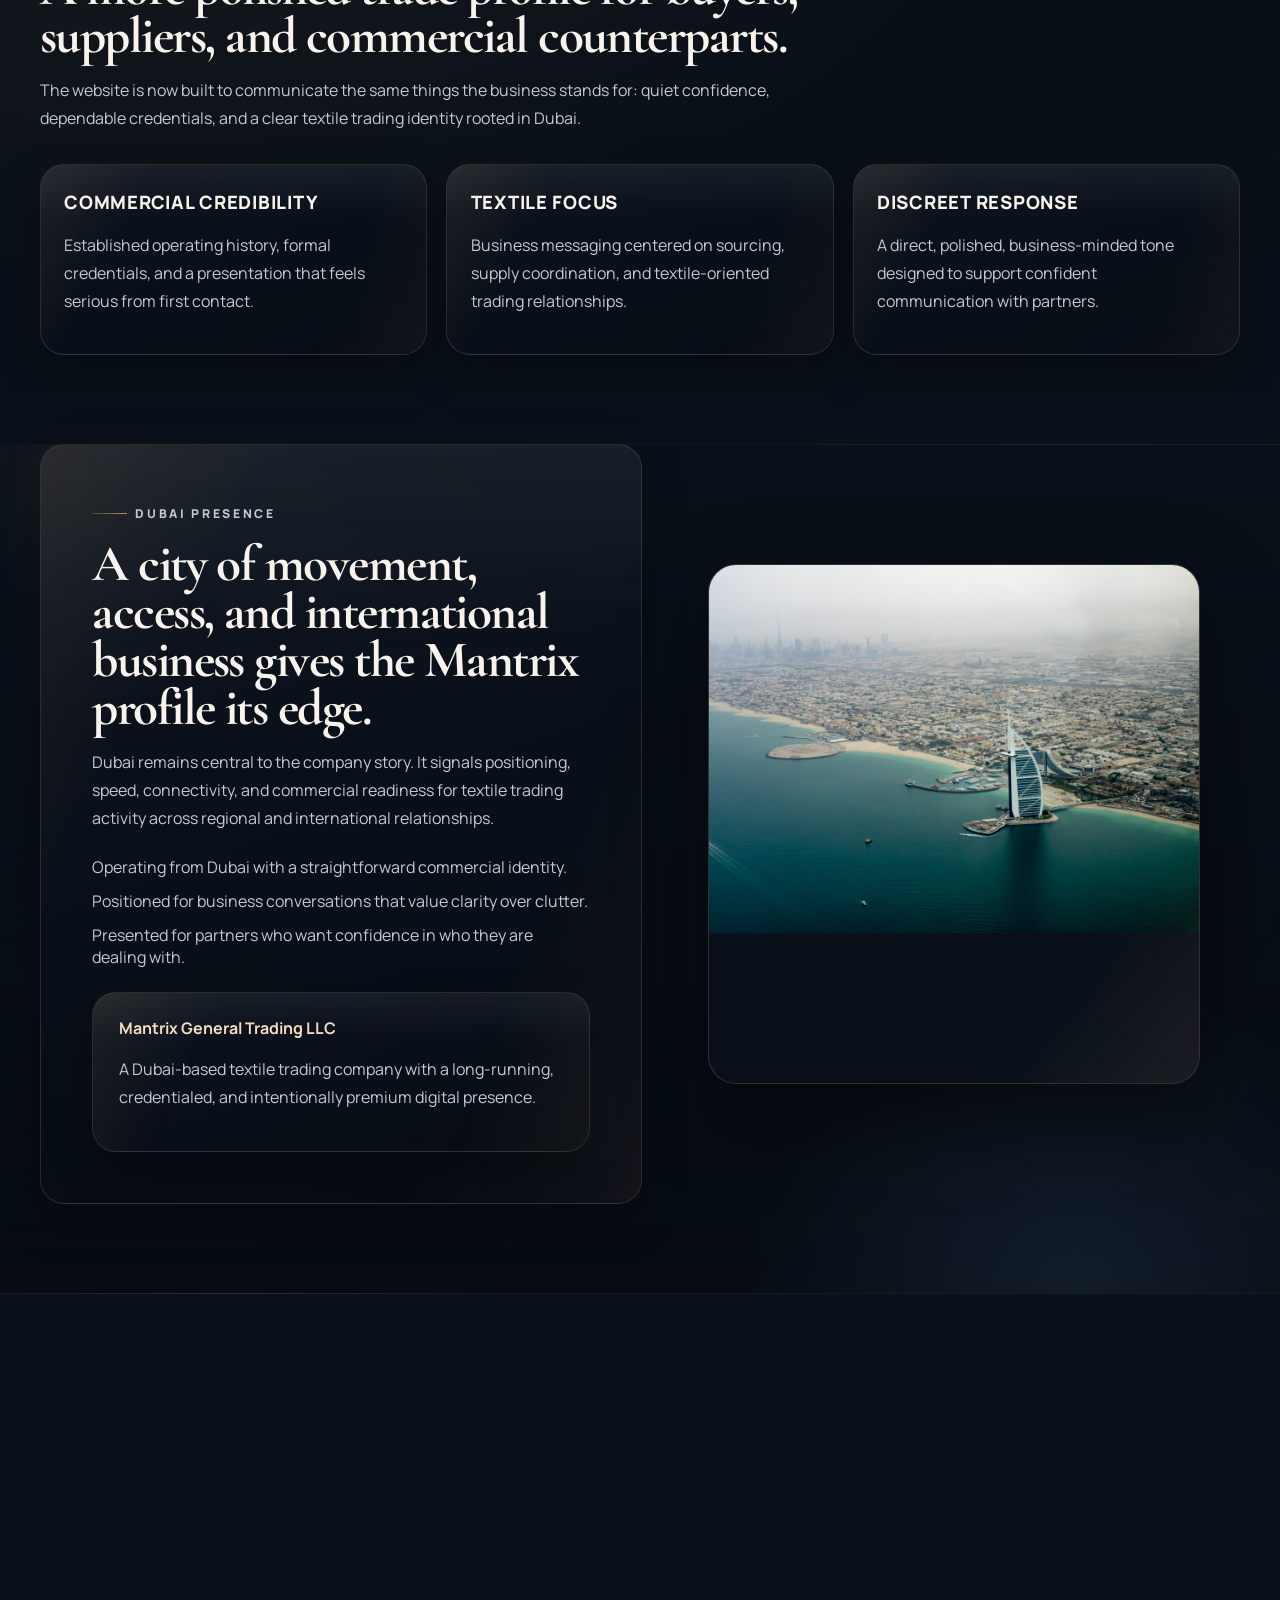
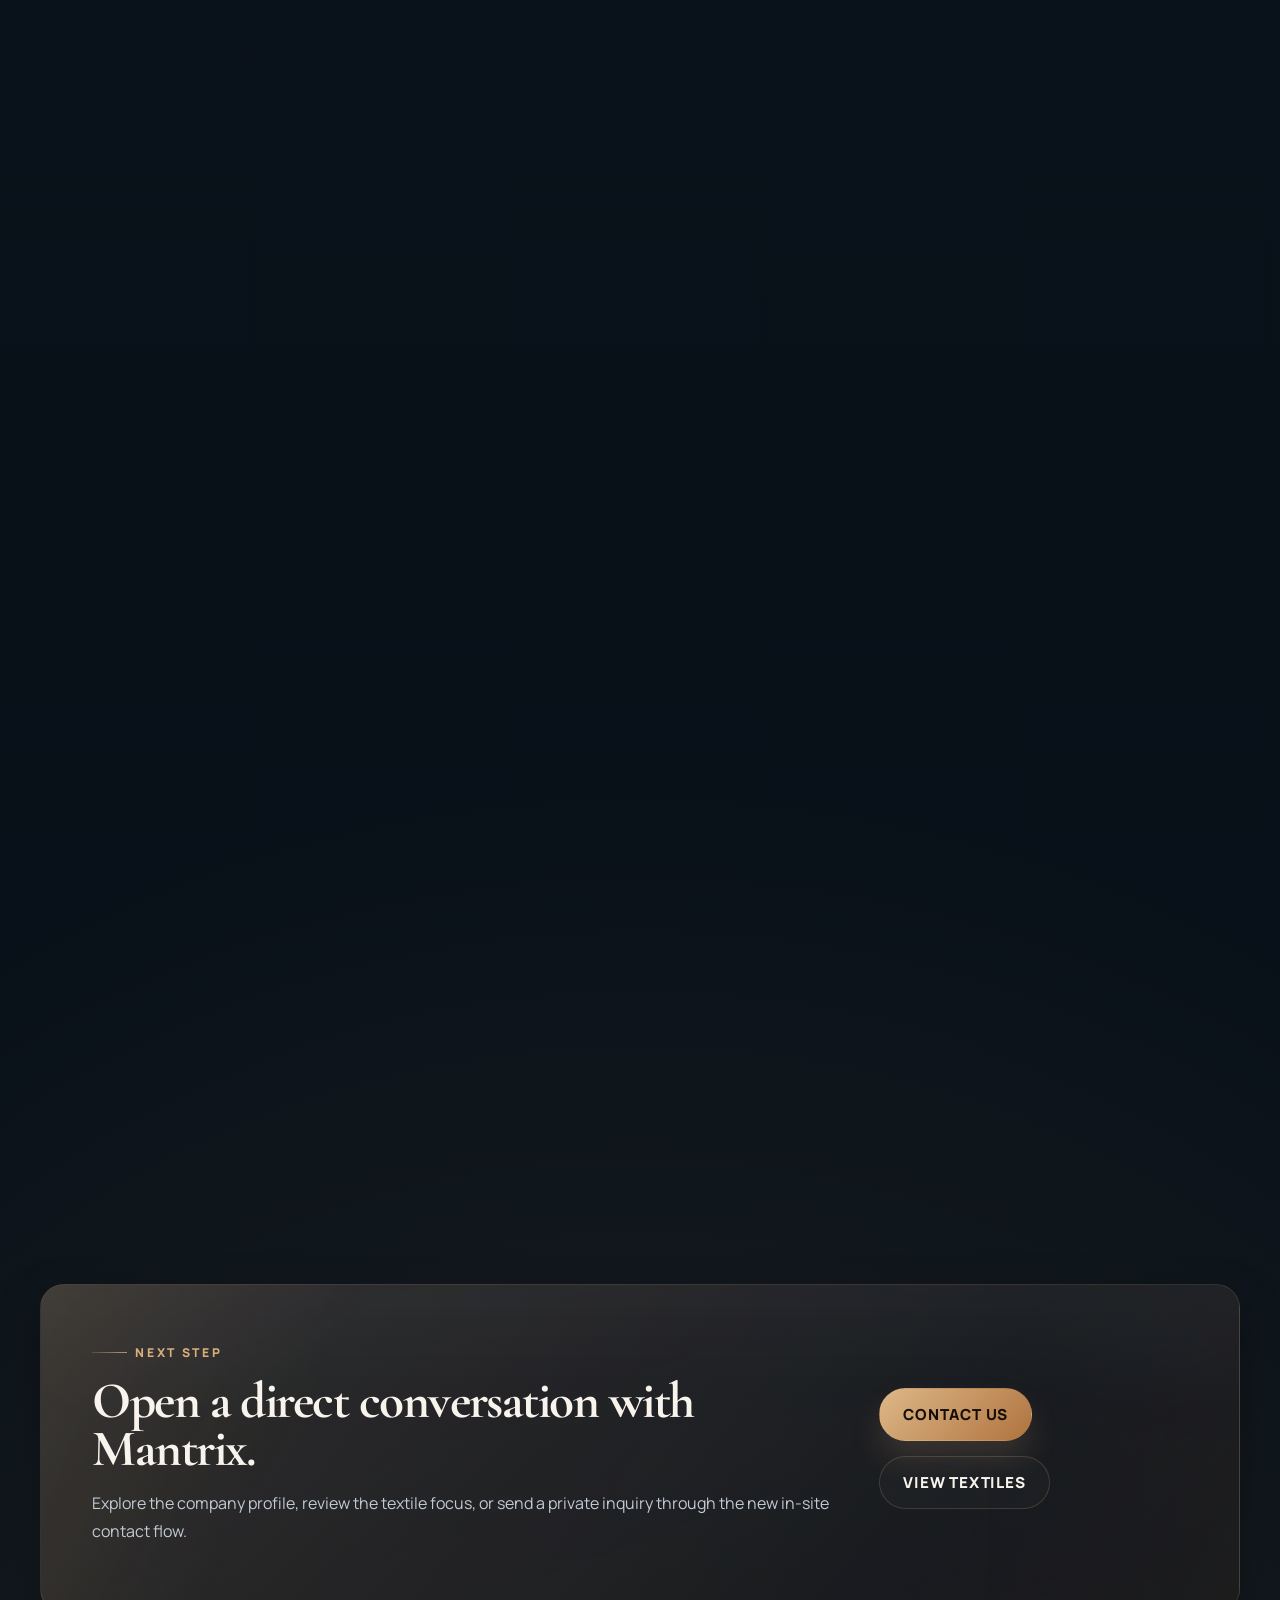
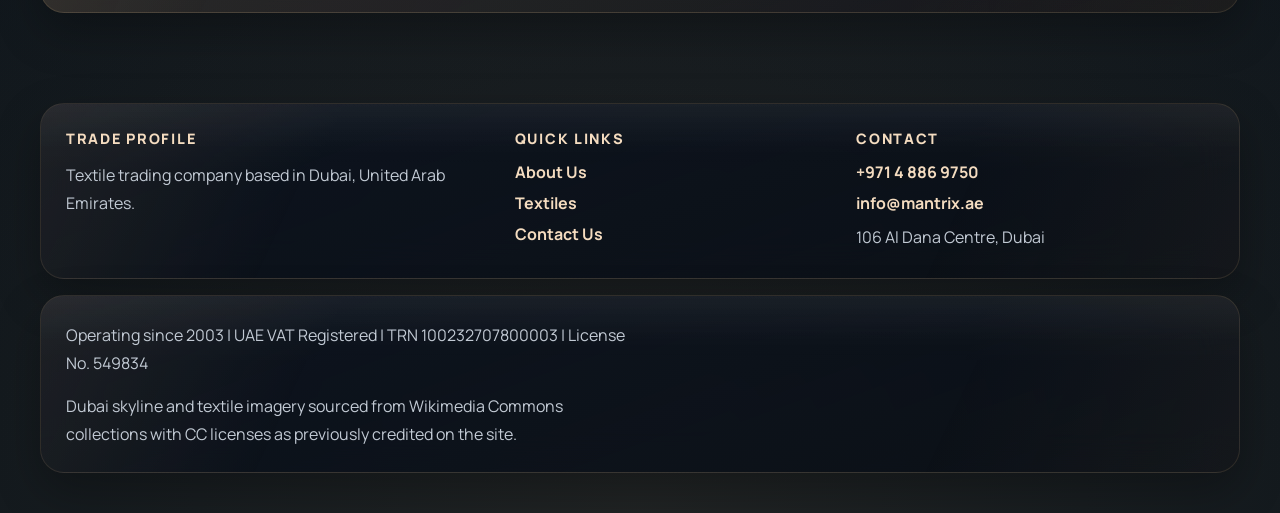
==== commit 3e1aabab: "Update contact email and expand textile imagery" ====
--- a/index.html
+++ b/index.html
@@ -243,7 +243,7 @@
       <div>
         <p class="footer-title">Contact</p>
         <a class="footer-link" href="tel:+97148869750">+971 4 886 9750</a>
-        <a class="footer-link" href="mailto:iman@mantrix.ae">iman@mantrix.ae</a>
+        <a class="footer-link" href="mailto:info@mantrix.ae">info@mantrix.ae</a>
         <p class="footer-copy">106 Al Dana Centre, Dubai</p>
       </div>
     </div>
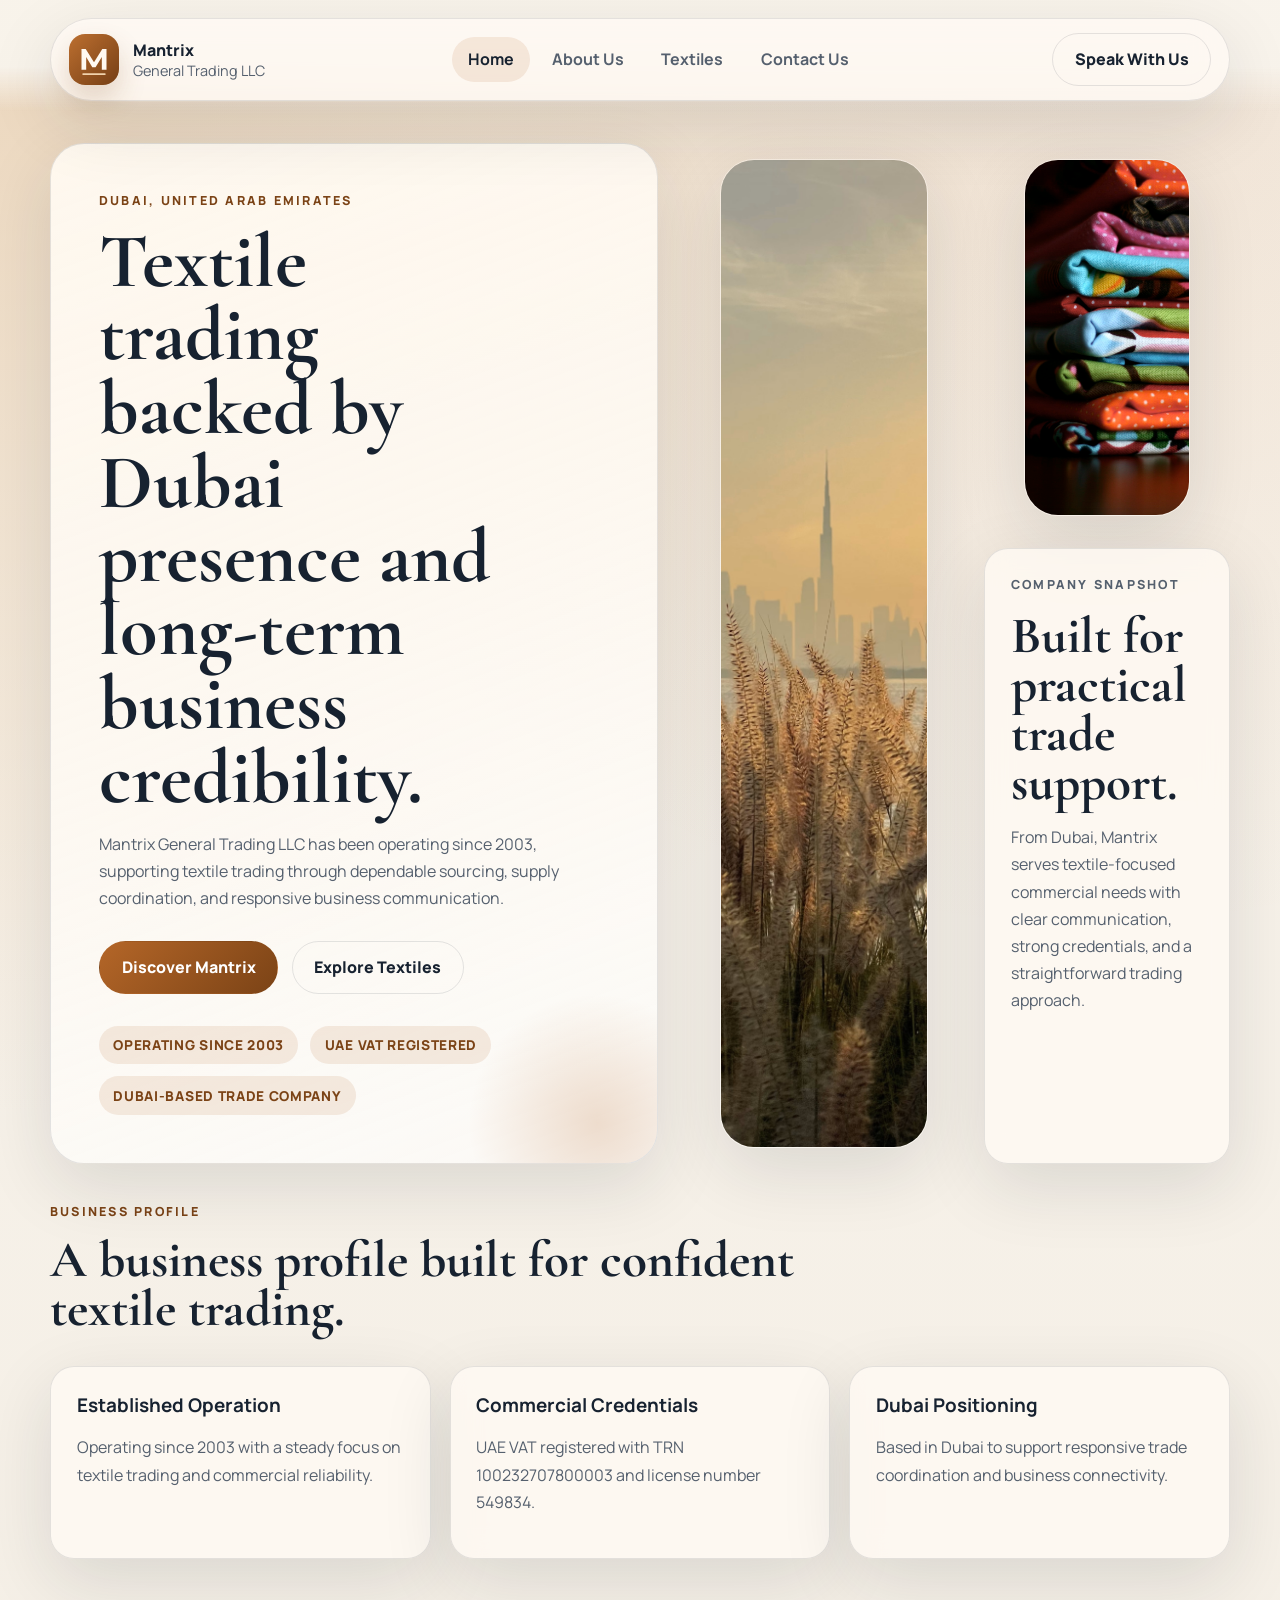
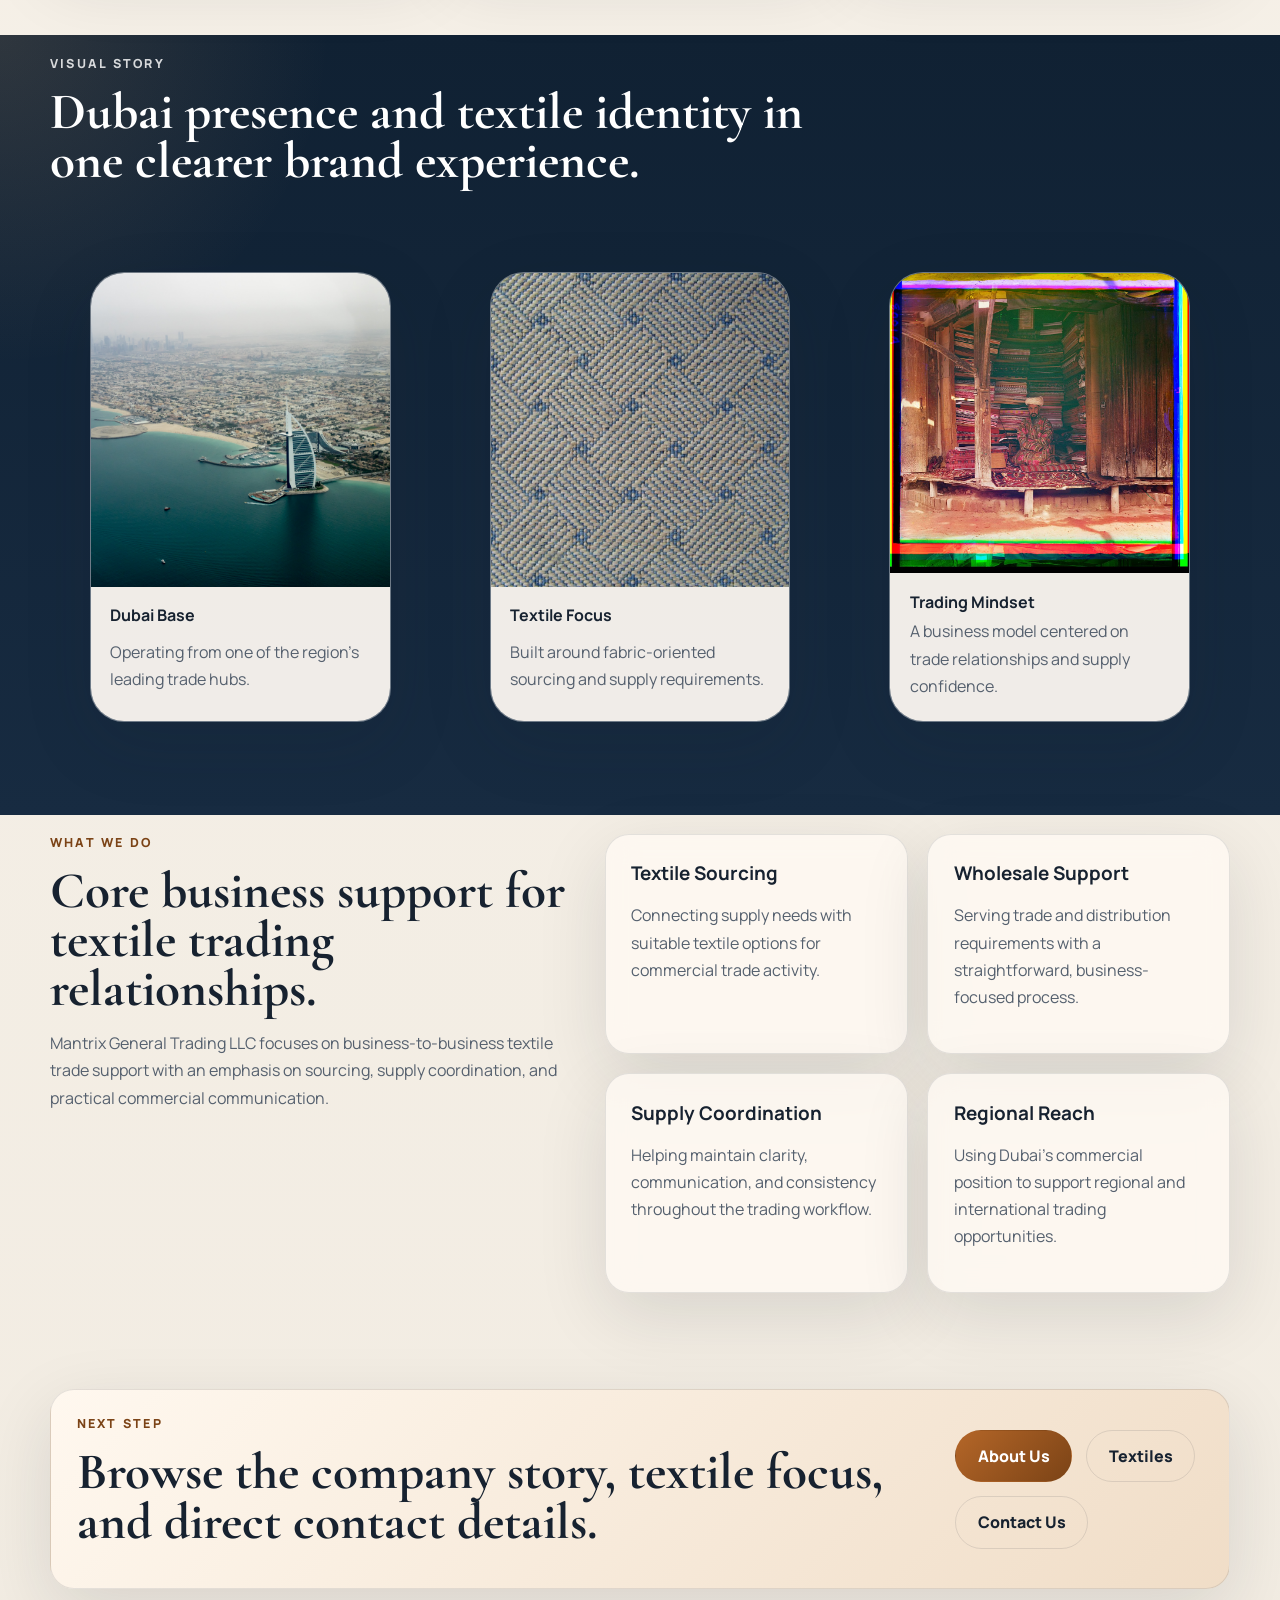
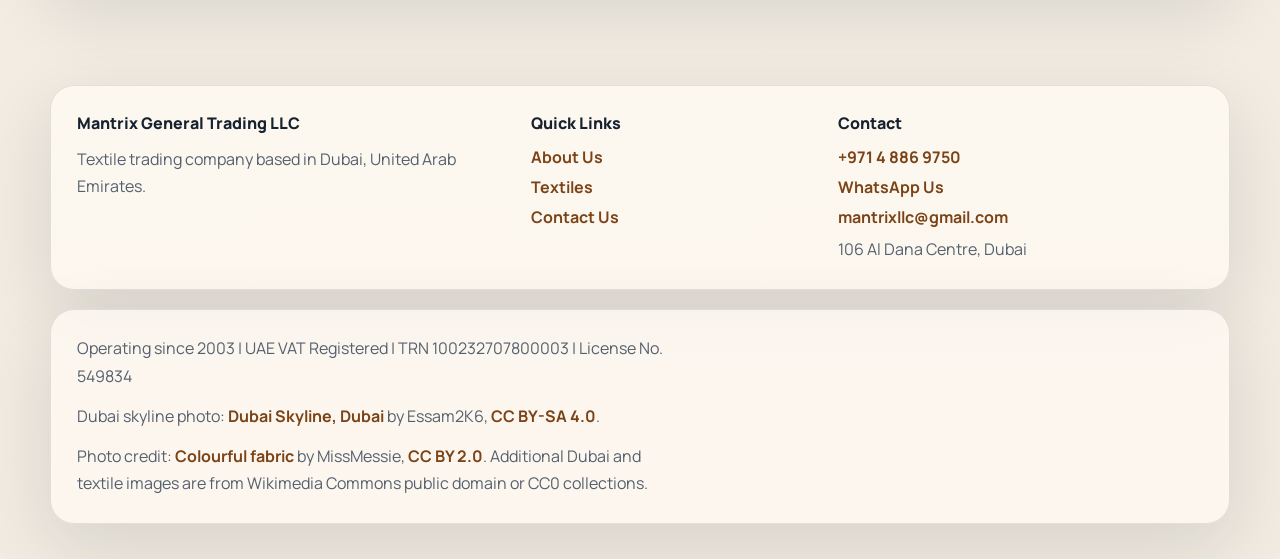
==== commit 2d9690c4: "Improve SEO, accessibility, and performance across site - Add canonical links, Open Graph, and Twitt" ====
--- a/index.html
+++ b/index.html
@@ -5,92 +5,112 @@
   <meta name="viewport" content="width=device-width, initial-scale=1.0">
   <meta
     name="description"
-    content="Mantrix General Trading LLC is a Dubai-based textile trading company with a refined commercial presence, operating since 2003."
+    content="Mantrix General Trading LLC is a Dubai-based textile trading company operating since 2003 and supporting textile sourcing, supply, and trade coordination."
   >
   <title>Mantrix General Trading LLC | Textile Trading in Dubai</title>
+  <link rel="canonical" href="https://mantrix.ae/">
+  <link rel="icon" href="logo.svg" type="image/svg+xml">
+
+  <!-- Open Graph -->
+  <meta property="og:type" content="website">
+  <meta property="og:url" content="https://mantrix.ae/">
+  <meta property="og:title" content="Mantrix General Trading LLC | Textile Trading in Dubai">
+  <meta property="og:description" content="Dubai-based textile trading company operating since 2003. Sourcing, supply coordination, and B2B trade support from the UAE.">
+  <meta property="og:image" content="https://mantrix.ae/images/dubai-skyline.jpg">
+  <meta name="twitter:card" content="summary_large_image">
+  <meta name="twitter:title" content="Mantrix General Trading LLC | Textile Trading in Dubai">
+  <meta name="twitter:description" content="Dubai-based textile trading company operating since 2003. Sourcing, supply coordination, and B2B trade support from the UAE.">
+  <meta name="twitter:image" content="https://mantrix.ae/images/dubai-skyline.jpg">
+
   <link rel="preconnect" href="https://fonts.googleapis.com">
   <link rel="preconnect" href="https://fonts.gstatic.com" crossorigin>
   <link href="https://fonts.googleapis.com/css2?family=Manrope:wght@400;500;700;800&family=Cormorant+Garamond:wght@600;700&display=swap" rel="stylesheet">
   <link rel="stylesheet" href="styles.css">
-  <script src="script.js" defer></script>
+
+  <!-- Structured Data -->
+  <script type="application/ld+json">
+  {
+    "@context": "https://schema.org",
+    "@type": "Organization",
+    "name": "Mantrix General Trading LLC",
+    "url": "https://mantrix.ae",
+    "logo": "https://mantrix.ae/logo.svg",
+    "foundingDate": "2003",
+    "description": "Dubai-based textile trading company providing sourcing, supply coordination, and B2B trade support.",
+    "address": {
+      "@type": "PostalAddress",
+      "streetAddress": "106 Al Dana Centre",
+      "addressLocality": "Dubai",
+      "addressCountry": "AE"
+    },
+    "telephone": "+97148869750",
+    "email": "mantrixllc@gmail.com",
+    "areaServed": "AE",
+    "sameAs": []
+  }
+  </script>
 </head>
 <body>
+  <a class="skip-link" href="#main">Skip to content</a>
+
   <header class="site-header">
-    <div class="shell nav-shell">
-      <a class="brand" href="index.html">
-        <img class="brand-logo" src="logo.svg" alt="Mantrix logo">
-        <div>
-          <p class="brand-name">Mantrix</p>
-          <p class="brand-subtitle">General Trading LLC</p>
-        </div>
-      </a>
-      <nav class="nav-links" aria-label="Primary navigation">
-        <a class="nav-link is-active" href="index.html">Home</a>
-        <a class="nav-link" href="about.html">About Us</a>
-        <a class="nav-link" href="textiles.html">Textiles</a>
-        <a class="nav-link" href="contact.html">Contact Us</a>
-      </nav>
-      <a class="button button-secondary" href="contact.html">Request Contact</a>
+    <div class="shell">
+      <div class="nav-shell">
+        <a class="brand" href="index.html">
+          <img class="brand-logo" src="logo.svg" alt="Mantrix logo" width="50" height="50">
+          <div>
+            <p class="brand-name">Mantrix</p>
+            <p class="brand-subtitle">General Trading LLC</p>
+          </div>
+        </a>
+        <nav class="nav-links" aria-label="Primary navigation">
+          <a class="nav-link is-active" href="index.html">Home</a>
+          <a class="nav-link" href="about.html">About Us</a>
+          <a class="nav-link" href="textiles.html">Textiles</a>
+          <a class="nav-link" href="contact.html">Contact Us</a>
+        </nav>
+        <a class="button button-outline" href="contact.html">Speak With Us</a>
+      </div>
     </div>
   </header>
 
-  <main>
+  <main id="main">
     <section class="hero-home">
       <div class="shell hero-grid">
-        <div class="hero-copy" data-reveal>
-          <p class="eyebrow">Dubai | Est. 2003</p>
-          <h1>A refined textile trading presence built for serious commercial relationships.</h1>
+        <div class="hero-copy">
+          <p class="eyebrow">Dubai, United Arab Emirates</p>
+          <h1>Textile trading backed by Dubai presence and long-term business credibility.</h1>
           <p class="lead">
-            Mantrix General Trading LLC presents textile trade support through Dubai credibility, long-running business
-            history, and disciplined communication for partners who value confidence, polish, and clarity.
+            Mantrix General Trading LLC has been operating since 2003, supporting textile trading through dependable
+            sourcing, supply coordination, and responsive business communication.
           </p>
           <div class="hero-actions">
-            <a class="button" href="contact.html">Start An Inquiry</a>
-            <a class="button button-ghost" href="about.html">Discover Mantrix</a>
+            <a class="button" href="about.html">Discover Mantrix</a>
+            <a class="button button-ghost" href="textiles.html">Explore Textiles</a>
           </div>
           <div class="hero-points">
             <span>Operating Since 2003</span>
-            <span>Dubai Trade Address</span>
             <span>UAE VAT Registered</span>
-          </div>
-          <div class="hero-metrics">
-            <article class="metric-card" data-reveal>
-              <span>Established</span>
-              <strong>2003</strong>
-              <p>Two decades of operating continuity and commercial presence.</p>
-            </article>
-            <article class="metric-card" data-reveal>
-              <span>TRN</span>
-              <strong>100232707800003</strong>
-              <p>Recognized UAE VAT registration supporting business confidence.</p>
-            </article>
-            <article class="metric-card" data-reveal>
-              <span>License</span>
-              <strong>549834</strong>
-              <p>A credentialed company profile positioned in Dubai.</p>
-            </article>
-          </div>
-        </div>
-
-        <div class="hero-stage" data-tilt-stage data-reveal>
-          <div class="hero-stage-inner">
-            <span class="scene-orb scene-orb-one"></span>
-            <span class="scene-orb scene-orb-two"></span>
-            <span class="scene-ring"></span>
-            <figure class="scene-card scene-card-primary">
-              <img src="images/dubai-skyline.jpg" alt="Dubai skyline">
+            <span>Dubai-Based Trade Company</span>
+          </div>
+        </div>
+
+        <div class="hero-visual">
+          <figure class="photo-card photo-tall">
+            <img src="images/dubai-skyline.jpg" alt="Dubai skyline" width="2268" height="4032">
+          </figure>
+          <div class="visual-stack">
+            <figure class="photo-card photo-short">
+              <img src="images/colourful-fabric.jpg" alt="Colourful textile fabric" width="1944" height="1296" loading="lazy">
             </figure>
-            <figure class="scene-card scene-card-secondary">
-              <img src="images/colourful-fabric.jpg" alt="Colourful textile fabric">
-            </figure>
-            <article class="scene-note">
-              <p class="eyebrow">Private Trade Profile</p>
-              <h2>Premium presentation, practical execution.</h2>
+            <article class="detail-card">
+              <p class="eyebrow">Company Snapshot</p>
+              <h2>Built for practical trade support.</h2>
               <p>
-                Textile-focused trade support shaped with restraint, clarity, and business-first responsiveness.
+                From Dubai, Mantrix serves textile-focused commercial needs with clear communication, strong credentials,
+                and a straightforward trading approach.
               </p>
             </article>
-            <div class="scene-coin">Dubai Trade Base</div>
           </div>
         </div>
       </div>
@@ -98,131 +118,100 @@
 
     <section class="section">
       <div class="shell">
-        <div class="section-head" data-reveal>
-          <p class="eyebrow">The Mantrix Standard</p>
-          <h2>A more polished trade profile for buyers, suppliers, and commercial counterparts.</h2>
+        <div class="section-heading">
+          <p class="eyebrow">Business Profile</p>
+          <h2>A business profile built for confident textile trading.</h2>
+        </div>
+        <div class="grid cards-3">
+          <article class="info-card">
+            <h3>Established Operation</h3>
+            <p>Operating since 2003 with a steady focus on textile trading and commercial reliability.</p>
+          </article>
+          <article class="info-card">
+            <h3>Commercial Credentials</h3>
+            <p>UAE VAT registered with TRN 100232707800003 and license number 549834.</p>
+          </article>
+          <article class="info-card">
+            <h3>Dubai Positioning</h3>
+            <p>Based in Dubai to support responsive trade coordination and business connectivity.</p>
+          </article>
+        </div>
+      </div>
+    </section>
+
+    <section class="section section-dark">
+      <div class="shell showcase-layout">
+        <div class="section-heading section-heading-light">
+          <p class="eyebrow">Visual Story</p>
+          <h2>Dubai presence and textile identity in one clearer brand experience.</h2>
+        </div>
+        <div class="grid gallery-grid">
+          <figure class="gallery-card">
+            <img src="images/dubai-aerial.jpg" alt="Aerial view of Dubai" width="4608" height="3456" loading="lazy">
+            <figcaption>
+              <strong>Dubai Base</strong>
+              <span>Operating from one of the region's leading trade hubs.</span>
+            </figcaption>
+          </figure>
+          <figure class="gallery-card">
+            <img src="images/cloth-texture.jpg" alt="Textile fabric texture" width="1280" height="960" loading="lazy">
+            <figcaption>
+              <strong>Textile Focus</strong>
+              <span>Built around fabric-oriented sourcing and supply requirements.</span>
+            </figcaption>
+          </figure>
+          <figure class="gallery-card">
+            <img src="images/fabric-merchant.jpg" alt="Historic textile merchant scene" width="1024" height="1021" loading="lazy">
+            <figcaption>
+              <strong>Trading Mindset</strong>
+              <span>A business model centered on trade relationships and supply confidence.</span>
+            </figcaption>
+          </figure>
+        </div>
+      </div>
+    </section>
+
+    <section class="section">
+      <div class="shell split-layout">
+        <div>
+          <p class="eyebrow">What We Do</p>
+          <h2>Core business support for textile trading relationships.</h2>
           <p class="lead">
-            The website is now built to communicate the same things the business stands for: quiet confidence, dependable
-            credentials, and a clear textile trading identity rooted in Dubai.
+            Mantrix General Trading LLC focuses on business-to-business textile trade support with an emphasis on sourcing,
+            supply coordination, and practical commercial communication.
           </p>
         </div>
-        <div class="cards-grid cards-three">
-          <article class="info-card" data-reveal>
-            <h3>Commercial Credibility</h3>
-            <p>Established operating history, formal credentials, and a presentation that feels serious from first contact.</p>
-          </article>
-          <article class="info-card" data-reveal>
-            <h3>Textile Focus</h3>
-            <p>Business messaging centered on sourcing, supply coordination, and textile-oriented trading relationships.</p>
-          </article>
-          <article class="info-card" data-reveal>
-            <h3>Discreet Response</h3>
-            <p>A direct, polished, business-minded tone designed to support confident communication with partners.</p>
-          </article>
-        </div>
-      </div>
-    </section>
-
-    <section class="section section-dark">
-      <div class="shell feature-layout">
-        <div class="feature-copy" data-reveal>
-          <p class="eyebrow">Dubai Presence</p>
-          <h2>A city of movement, access, and international business gives the Mantrix profile its edge.</h2>
-          <p class="lead">
-            Dubai remains central to the company story. It signals positioning, speed, connectivity, and commercial
-            readiness for textile trading activity across regional and international relationships.
-          </p>
-          <ul>
-            <li>Operating from Dubai with a straightforward commercial identity.</li>
-            <li>Positioned for business conversations that value clarity over clutter.</li>
-            <li>Presented for partners who want confidence in who they are dealing with.</li>
-          </ul>
-          <div class="quote-panel">
-            <strong>Mantrix General Trading LLC</strong>
-            <p>
-              A Dubai-based textile trading company with a long-running, credentialed, and intentionally premium digital
-              presence.
-            </p>
-          </div>
-        </div>
-        <figure class="media-card" data-reveal>
-          <img src="images/dubai-aerial.jpg" alt="Aerial view of Dubai">
-        </figure>
+        <div class="grid cards-2">
+          <article class="info-card">
+            <h3>Textile Sourcing</h3>
+            <p>Connecting supply needs with suitable textile options for commercial trade activity.</p>
+          </article>
+          <article class="info-card">
+            <h3>Wholesale Support</h3>
+            <p>Serving trade and distribution requirements with a straightforward, business-focused process.</p>
+          </article>
+          <article class="info-card">
+            <h3>Supply Coordination</h3>
+            <p>Helping maintain clarity, communication, and consistency throughout the trading workflow.</p>
+          </article>
+          <article class="info-card">
+            <h3>Regional Reach</h3>
+            <p>Using Dubai's commercial position to support regional and international trading opportunities.</p>
+          </article>
+        </div>
       </div>
     </section>
 
     <section class="section">
-      <div class="shell">
-        <div class="section-head" data-reveal>
-          <p class="eyebrow">Capabilities</p>
-          <h2>Core areas of support across textile-focused trade activity.</h2>
-        </div>
-        <div class="cards-grid cards-two">
-          <article class="info-card" data-reveal>
-            <h3>Textile Sourcing</h3>
-            <p>Matching commercial requirements with suitable textile options through a clear business workflow.</p>
-          </article>
-          <article class="info-card" data-reveal>
-            <h3>Supply Coordination</h3>
-            <p>Helping maintain consistency, timing visibility, and practical communication around trade movement.</p>
-          </article>
-          <article class="info-card" data-reveal>
-            <h3>Wholesale Support</h3>
-            <p>Presented for buyers, distributors, and trading relationships that require professionalism from the start.</p>
-          </article>
-          <article class="info-card" data-reveal>
-            <h3>Relationship Continuity</h3>
-            <p>Built around long-term credibility rather than transactional noise, with a more composed brand experience.</p>
-          </article>
-        </div>
-      </div>
-    </section>
-
-    <section class="section">
-      <div class="shell">
-        <div class="section-head" data-reveal>
-          <p class="eyebrow">Visual Identity</p>
-          <h2>A darker, more elevated presentation for the Dubai and textile story.</h2>
-        </div>
-        <div class="gallery-grid">
-          <figure class="gallery-card" data-reveal>
-            <img src="images/dubai-skyline.jpg" alt="Dubai skyline view">
-            <figcaption>
-              <strong>Commercial Setting</strong>
-              <span>Dubai communicates regional reach, movement, and recognized business access.</span>
-            </figcaption>
-          </figure>
-          <figure class="gallery-card" data-reveal>
-            <img src="images/cloth-texture.jpg" alt="Textile texture">
-            <figcaption>
-              <strong>Material Confidence</strong>
-              <span>Texture and detail help reinforce a more premium textile-oriented visual language.</span>
-            </figcaption>
-          </figure>
-          <figure class="gallery-card" data-reveal>
-            <img src="images/fabric-merchant.jpg" alt="Historic textile merchant illustration">
-            <figcaption>
-              <strong>Trade Heritage</strong>
-              <span>The business is framed as relationship-driven trade, not just product display.</span>
-            </figcaption>
-          </figure>
-        </div>
-      </div>
-    </section>
-
-    <section class="section">
-      <div class="shell cta-panel" data-reveal>
+      <div class="shell cta-panel">
         <div>
           <p class="eyebrow">Next Step</p>
-          <h2>Open a direct conversation with Mantrix.</h2>
-          <p class="lead">
-            Explore the company profile, review the textile focus, or send a private inquiry through the new in-site
-            contact flow.
-          </p>
+          <h2>Browse the company story, textile focus, and direct contact details.</h2>
         </div>
         <div class="cta-actions">
-          <a class="button" href="contact.html">Contact Us</a>
-          <a class="button button-ghost" href="textiles.html">View Textiles</a>
+          <a class="button" href="about.html">About Us</a>
+          <a class="button button-ghost" href="textiles.html">Textiles</a>
+          <a class="button button-outline" href="contact.html">Contact Us</a>
         </div>
       </div>
     </section>
@@ -231,7 +220,7 @@
   <footer class="site-footer">
     <div class="shell footer-grid">
       <div>
-        <p class="footer-title">Trade Profile</p>
+        <p class="footer-title">Mantrix General Trading LLC</p>
         <p class="footer-copy">Textile trading company based in Dubai, United Arab Emirates.</p>
       </div>
       <div>
@@ -243,15 +232,25 @@
       <div>
         <p class="footer-title">Contact</p>
         <a class="footer-link" href="tel:+97148869750">+971 4 886 9750</a>
-        <a class="footer-link" href="mailto:info@mantrix.ae">info@mantrix.ae</a>
+        <a class="footer-link whatsapp-link" href="https://wa.me/97148869750">WhatsApp Us</a>
+        <a class="footer-link" href="mailto:mantrixllc@gmail.com">mantrixllc@gmail.com</a>
         <p class="footer-copy">106 Al Dana Centre, Dubai</p>
       </div>
     </div>
     <div class="shell footer-meta">
       <p>Operating since 2003 | UAE VAT Registered | TRN 100232707800003 | License No. 549834</p>
       <p>
-        Dubai skyline and textile imagery sourced from Wikimedia Commons collections with CC licenses as previously
-        credited on the site.
+        Dubai skyline photo:
+        <a href="https://commons.wikimedia.org/wiki/File:Dubai_Skyline,_Dubai.jpg">Dubai Skyline, Dubai</a>
+        by Essam2K6,
+        <a href="https://creativecommons.org/licenses/by-sa/4.0/">CC BY-SA 4.0</a>.
+      </p>
+      <p>
+        Photo credit:
+        <a href="https://commons.wikimedia.org/wiki/File:Colourful_fabric.jpg">Colourful fabric</a>
+        by MissMessie,
+        <a href="https://creativecommons.org/licenses/by/2.0/">CC BY 2.0</a>.
+        Additional Dubai and textile images are from Wikimedia Commons public domain or CC0 collections.
       </p>
     </div>
   </footer>
--- a/styles.css
+++ b/styles.css
@@ -1,21 +1,17 @@
 :root {
-  --bg: #060a11;
-  --bg-deep: #0a1019;
-  --surface: rgba(11, 18, 29, 0.74);
-  --surface-strong: rgba(13, 21, 33, 0.9);
-  --line: rgba(216, 176, 122, 0.18);
-  --line-strong: rgba(216, 176, 122, 0.34);
-  --gold: #d8b07a;
-  --gold-deep: #9f6739;
-  --gold-soft: #f4dcc0;
-  --white: #f8f4ed;
-  --mist: #c2cad4;
-  --muted: #8d97a6;
-  --shadow: 0 30px 90px rgba(0, 0, 0, 0.48);
-  --shadow-soft: 0 18px 46px rgba(0, 0, 0, 0.28);
+  --bg: #f4efe7;
+  --surface: rgba(255, 250, 244, 0.78);
+  --surface-dark: rgba(14, 31, 47, 0.72);
+  --ink: #172230;
+  --ink-soft: #55606e;
+  --line: rgba(23, 34, 48, 0.11);
+  --accent: #b46628;
+  --accent-deep: #7b4316;
+  --white: #ffffff;
+  --shadow: 0 22px 70px rgba(26, 29, 41, 0.12);
   --radius-xl: 34px;
   --radius-lg: 24px;
-  --container: 1200px;
+  --container: 1180px;
 }
 
 * {
@@ -26,45 +22,39 @@
   scroll-behavior: smooth;
 }
 
+.skip-link {
+  position: absolute;
+  left: -9999px;
+  top: auto;
+  width: 1px;
+  height: 1px;
+  overflow: hidden;
+}
+
+.skip-link:focus {
+  position: fixed;
+  top: 1rem;
+  left: 1rem;
+  width: auto;
+  height: auto;
+  overflow: visible;
+  z-index: 9999;
+  padding: 0.75rem 1.5rem;
+  background: var(--accent);
+  color: var(--white);
+  border-radius: 999px;
+  font-weight: 800;
+  text-decoration: none;
+}
+
 body {
   margin: 0;
-  min-height: 100vh;
-  overflow-x: hidden;
-  color: var(--white);
+  color: var(--ink);
   font-family: "Manrope", sans-serif;
   background:
-    radial-gradient(circle at 12% 12%, rgba(216, 176, 122, 0.18), transparent 26%),
-    radial-gradient(circle at 88% 0%, rgba(49, 101, 160, 0.18), transparent 20%),
-    radial-gradient(circle at 50% 100%, rgba(216, 176, 122, 0.12), transparent 25%),
-    linear-gradient(180deg, #05080e 0%, #0a111a 40%, #071018 100%);
-}
-
-body::before,
-body::after {
-  content: "";
-  position: fixed;
-  border-radius: 999px;
-  filter: blur(70px);
-  pointer-events: none;
-  z-index: -1;
-  animation: ambient-float 18s ease-in-out infinite;
-}
-
-body::before {
-  top: 12%;
-  left: -8rem;
-  width: 18rem;
-  height: 18rem;
-  background: rgba(216, 176, 122, 0.16);
-}
-
-body::after {
-  right: -10rem;
-  bottom: 12%;
-  width: 22rem;
-  height: 22rem;
-  background: rgba(67, 116, 169, 0.16);
-  animation-duration: 22s;
+    radial-gradient(circle at top left, rgba(234, 211, 183, 0.9), transparent 28%),
+    radial-gradient(circle at 85% 0%, rgba(180, 102, 40, 0.12), transparent 24%),
+    linear-gradient(180deg, #f8f3eb 0%, #f1ebe1 100%);
 }
 
 img {
@@ -77,22 +67,17 @@
   text-decoration: none;
 }
 
-button,
-input,
-textarea {
-  font: inherit;
-}
-
 .shell {
-  width: min(calc(100% - 2.5rem), var(--container));
+  width: min(calc(100% - 2rem), var(--container));
   margin: 0 auto;
 }
 
 .site-header {
   position: sticky;
   top: 0;
-  z-index: 40;
-  padding: 1rem 0 0;
+  z-index: 100;
+  padding: 1.1rem 0 0.6rem;
+  background: linear-gradient(to bottom, rgba(248, 243, 235, 0.98) 60%, transparent 100%);
 }
 
 .nav-shell {
@@ -100,872 +85,508 @@
   align-items: center;
   justify-content: space-between;
   gap: 1rem;
-  padding: 0.95rem 1.15rem;
-  border: 1px solid rgba(216, 176, 122, 0.16);
+  padding: 0.9rem 1.1rem;
+  border: 1px solid var(--line);
   border-radius: 999px;
-  background: rgba(7, 12, 19, 0.74);
-  backdrop-filter: blur(20px);
-  box-shadow: var(--shadow-soft);
+  background: rgba(255, 250, 244, 0.74);
+  backdrop-filter: blur(18px);
+  box-shadow: var(--shadow);
+  width: 100%;
 }
 
 .brand {
   display: inline-flex;
   align-items: center;
   gap: 0.85rem;
-  min-width: 0;
 }
 
 .brand-logo {
-  width: 3.25rem;
-  height: 3.25rem;
+  width: 3.15rem;
+  height: 3.15rem;
   border-radius: 1rem;
-  border: 1px solid rgba(216, 176, 122, 0.28);
-  box-shadow: 0 16px 34px rgba(216, 176, 122, 0.14);
+  box-shadow: 0 14px 28px rgba(125, 68, 24, 0.2);
 }
 
 .brand-name,
 .brand-subtitle,
 .eyebrow,
-.footer-copy,
 .footer-title,
-.footer-meta p {
+.footer-copy {
   margin: 0;
 }
 
 .brand-name {
+  font-weight: 800;
   font-size: 1rem;
-  font-weight: 800;
-  letter-spacing: 0.05em;
-  text-transform: uppercase;
 }
 
 .brand-subtitle {
-  color: var(--muted);
-  font-size: 0.82rem;
-  letter-spacing: 0.11em;
-  text-transform: uppercase;
+  font-size: 0.9rem;
+  color: var(--ink-soft);
 }
 
 .nav-links {
   display: flex;
   flex-wrap: wrap;
+  gap: 0.35rem;
   justify-content: center;
-  gap: 0.35rem;
 }
 
 .nav-link {
-  padding: 0.8rem 1rem;
+  padding: 0.72rem 1rem;
   border-radius: 999px;
-  color: var(--mist);
-  font-size: 0.95rem;
   font-weight: 700;
-  transition: color 180ms ease, background 180ms ease, transform 180ms ease;
+  color: var(--ink-soft);
 }
 
 .nav-link:hover,
 .nav-link.is-active {
-  color: var(--white);
-  background: rgba(216, 176, 122, 0.12);
-  transform: translateY(-1px);
+  background: rgba(180, 102, 40, 0.12);
+  color: var(--ink);
 }
 
 .button {
   display: inline-flex;
   align-items: center;
   justify-content: center;
-  min-height: 3.2rem;
-  padding: 0.95rem 1.45rem;
+  min-height: 3rem;
+  padding: 0.9rem 1.35rem;
+  border-radius: 999px;
   border: 1px solid transparent;
-  border-radius: 999px;
-  background: linear-gradient(135deg, #ddb887 0%, #af733f 100%);
-  color: #150e08;
-  font-size: 0.95rem;
+  background: linear-gradient(135deg, var(--accent), var(--accent-deep));
+  color: var(--white);
   font-weight: 800;
-  letter-spacing: 0.05em;
-  text-transform: uppercase;
-  box-shadow: 0 18px 30px rgba(216, 176, 122, 0.16);
-  transition: transform 180ms ease, box-shadow 180ms ease, border-color 180ms ease, background 180ms ease;
-}
-
-.button:hover {
-  transform: translateY(-2px);
-  box-shadow: 0 22px 38px rgba(216, 176, 122, 0.22);
-}
-
-.button-secondary,
+}
+
+.button-outline,
 .button-ghost {
-  background: rgba(255, 255, 255, 0.02);
-  color: var(--white);
-  border-color: rgba(216, 176, 122, 0.2);
-  box-shadow: none;
-}
-
-.button-ghost:hover,
-.button-secondary:hover {
-  background: rgba(216, 176, 122, 0.08);
-}
-
-.button:disabled {
-  cursor: wait;
-  opacity: 0.72;
-  transform: none;
+  background: transparent;
+  color: var(--ink);
+  border-color: var(--line);
 }
 
 .hero-home,
 .page-hero {
-  padding: 2rem 0 5.5rem;
-}
-
-.section {
-  position: relative;
-  padding: 0 0 5.6rem;
+  padding: 2rem 0 1.2rem;
 }
 
 .hero-grid,
 .page-hero-grid,
+.split-layout,
 .feature-layout,
-.form-layout {
-  display: grid;
-  gap: 1.6rem;
-}
-
-.hero-grid {
-  grid-template-columns: minmax(0, 0.98fr) minmax(360px, 1.02fr);
-  align-items: center;
-}
-
-.page-hero-grid,
-.feature-layout,
-.form-layout {
-  grid-template-columns: minmax(0, 1fr) minmax(320px, 0.95fr);
+.contact-layout,
+.showcase-layout {
+  display: grid;
+  gap: 1.4rem;
+}
+
+.hero-grid,
+.page-hero-grid {
+  grid-template-columns: minmax(0, 1.05fr) minmax(320px, 0.95fr);
   align-items: stretch;
 }
 
 .hero-copy,
 .page-hero-copy,
+.detail-card,
 .info-card,
 .metric-card,
-.scene-note,
-.feature-copy,
+.contact-panel,
 .cta-panel,
-.contact-card,
-.form-panel,
-.detail-panel,
-.quote-panel,
-.footer-grid,
-.footer-meta,
-.gallery-card figcaption {
+.feature-copy {
+  border: 1px solid var(--line);
+  box-shadow: var(--shadow);
+}
+
+.hero-copy,
+.page-hero-copy {
+  padding: 3rem;
+  border-radius: var(--radius-xl);
+  background: linear-gradient(160deg, rgba(255, 249, 240, 0.96), rgba(255, 255, 255, 0.64));
   position: relative;
   overflow: hidden;
-  border: 1px solid var(--line);
-  border-radius: var(--radius-lg);
-  background:
-    linear-gradient(180deg, rgba(255, 255, 255, 0.03), transparent 26%),
-    linear-gradient(160deg, rgba(12, 19, 30, 0.92), rgba(7, 12, 20, 0.76));
-  box-shadow: var(--shadow-soft);
-  backdrop-filter: blur(20px);
-}
-
-.hero-copy::before,
-.page-hero-copy::before,
-.info-card::before,
-.metric-card::before,
-.scene-note::before,
-.feature-copy::before,
-.cta-panel::before,
-.contact-card::before,
-.form-panel::before,
-.detail-panel::before,
-.quote-panel::before,
-.footer-grid::before,
-.footer-meta::before,
-.gallery-card figcaption::before {
+}
+
+.hero-copy::after,
+.page-hero-copy::after {
   content: "";
   position: absolute;
-  inset: 0;
-  background:
-    linear-gradient(115deg, rgba(216, 176, 122, 0.16), transparent 24%, transparent 74%, rgba(216, 176, 122, 0.1)),
-    linear-gradient(180deg, rgba(255, 255, 255, 0.05), transparent 38%);
-  opacity: 0.55;
-  pointer-events: none;
-}
-
-.hero-copy,
-.page-hero-copy,
-.feature-copy,
-.cta-panel,
-.form-panel,
-.detail-panel,
-.quote-panel {
-  padding: clamp(2rem, 4vw, 3.2rem);
-}
-
-.eyebrow {
-  position: relative;
-  z-index: 1;
-  display: inline-flex;
-  align-items: center;
-  gap: 0.5rem;
-  margin-bottom: 1rem;
-  color: var(--gold);
-  font-size: 0.76rem;
-  font-weight: 800;
-  letter-spacing: 0.22em;
-  text-transform: uppercase;
-}
-
-.eyebrow::before {
-  content: "";
-  width: 2.2rem;
-  height: 1px;
-  background: linear-gradient(90deg, rgba(216, 176, 122, 0.18), rgba(216, 176, 122, 0.8));
-}
-
-h1,
-h2,
-h3 {
-  position: relative;
-  z-index: 1;
-  margin-top: 0;
-}
-
-h1,
-h2 {
-  font-family: "Cormorant Garamond", serif;
-  font-weight: 700;
-  line-height: 0.94;
-}
-
-h1 {
-  margin-bottom: 1rem;
-  font-size: clamp(3.1rem, 6vw, 6rem);
-  letter-spacing: -0.04em;
-  max-width: 11ch;
-}
-
-h2 {
-  margin-bottom: 1rem;
-  font-size: clamp(2.4rem, 4vw, 3.75rem);
-  letter-spacing: -0.03em;
-}
-
-h3 {
-  margin-bottom: 0.65rem;
-  font-size: 1.15rem;
-  font-weight: 800;
-  letter-spacing: 0.04em;
-  text-transform: uppercase;
-}
-
-.lead,
-.hero-copy p,
-.page-hero-copy p,
-.feature-copy p,
-.info-card p,
-.metric-card p,
-.scene-note p,
-.contact-card p,
-.detail-panel p,
-.quote-panel p,
-.footer-copy,
-.footer-meta p,
-.gallery-card span {
-  position: relative;
-  z-index: 1;
-  color: var(--mist);
-  line-height: 1.75;
-}
-
-.hero-actions,
-.cta-actions,
-.form-submit-row {
-  position: relative;
-  z-index: 1;
-  display: flex;
-  flex-wrap: wrap;
-  gap: 0.9rem;
-}
-
-.hero-actions {
-  margin-top: 2rem;
-}
-
-.hero-points {
-  position: relative;
-  z-index: 1;
-  display: flex;
-  flex-wrap: wrap;
-  gap: 0.75rem;
-  margin-top: 1.8rem;
-}
-
-.hero-points span,
-.metric-card span,
-.micro-pill {
-  display: inline-flex;
-  align-items: center;
-  gap: 0.45rem;
-  padding: 0.72rem 0.95rem;
-  border: 1px solid rgba(216, 176, 122, 0.18);
-  border-radius: 999px;
-  background: rgba(216, 176, 122, 0.08);
-  color: var(--gold-soft);
-  font-size: 0.82rem;
-  font-weight: 800;
-  letter-spacing: 0.08em;
-  text-transform: uppercase;
-}
-
-.hero-metrics,
-.cards-grid,
-.detail-grid,
-.contact-cards,
-.gallery-grid,
-.footer-grid {
-  display: grid;
-  gap: 1.2rem;
-}
-
-.hero-metrics {
-  position: relative;
-  z-index: 1;
-  grid-template-columns: repeat(3, minmax(0, 1fr));
-  margin-top: 2rem;
-}
-
-.cards-three,
-.gallery-grid {
-  grid-template-columns: repeat(3, minmax(0, 1fr));
-}
-
-.cards-two,
-.detail-grid,
-.contact-cards {
-  grid-template-columns: repeat(2, minmax(0, 1fr));
-}
-
-.metric-card,
-.info-card,
-.contact-card {
-  padding: 1.45rem;
-  transition: transform 220ms ease, border-color 220ms ease, box-shadow 220ms ease;
-}
-
-.metric-card:hover,
-.info-card:hover,
-.contact-card:hover,
-.gallery-card:hover,
-.detail-panel:hover {
-  transform: translateY(-6px);
-  border-color: var(--line-strong);
+  width: 260px;
+  height: 260px;
+  right: -70px;
+  bottom: -90px;
+  border-radius: 50%;
+  background: radial-gradient(circle, rgba(180, 102, 40, 0.2), transparent 70%);
+}
+
+.hero-visual,
+.visual-stack {
+  display: grid;
+  gap: 1rem;
+}
+
+.hero-visual {
+  grid-template-columns: minmax(0, 1.08fr) minmax(0, 0.92fr);
+  align-items: stretch;
+}
+
+.photo-card,
+.page-hero-image,
+.feature-image,
+.gallery-card {
+  overflow: hidden;
+  border-radius: var(--radius-xl);
   box-shadow: var(--shadow);
-}
-
-.metric-card strong {
-  position: relative;
-  z-index: 1;
-  display: block;
-  margin: 0.7rem 0 0.35rem;
-  color: var(--white);
-  font-family: "Cormorant Garamond", serif;
-  font-size: 2.4rem;
-  letter-spacing: -0.04em;
-}
-
-.section-dark::before {
-  content: "";
-  position: absolute;
-  inset: 0;
-  background:
-    radial-gradient(circle at 18% 0%, rgba(216, 176, 122, 0.14), transparent 20%),
-    radial-gradient(circle at 84% 100%, rgba(82, 123, 175, 0.14), transparent 24%),
-    linear-gradient(180deg, rgba(10, 17, 26, 0.36), rgba(7, 11, 18, 0.72));
-  border-top: 1px solid rgba(216, 176, 122, 0.06);
-  border-bottom: 1px solid rgba(216, 176, 122, 0.06);
-}
-
-.section-dark > .shell {
-  position: relative;
-  z-index: 1;
-}
-
-.section-head {
-  max-width: 760px;
-  margin-bottom: 2rem;
-}
-
-.hero-stage,
-.mini-stage {
-  position: relative;
-  min-height: 620px;
-  perspective: 1900px;
-}
-
-.mini-stage {
-  min-height: 520px;
-}
-
-.hero-stage-inner,
-.mini-stage-inner {
-  position: relative;
-  width: 100%;
-  height: 100%;
-  transform-style: preserve-3d;
-  transform: rotateX(var(--tilt-x, 0deg)) rotateY(var(--tilt-y, 0deg));
-  transition: transform 220ms ease;
-}
-
-.scene-orb,
-.scene-ring {
-  position: absolute;
-  border-radius: 50%;
-  pointer-events: none;
-}
-
-.scene-orb {
-  filter: blur(4px);
-  animation: float 8s ease-in-out infinite;
-}
-
-.scene-orb-one {
-  top: 5%;
-  right: 16%;
-  width: 8rem;
-  height: 8rem;
-  background: radial-gradient(circle, rgba(216, 176, 122, 0.82), rgba(216, 176, 122, 0.04) 68%);
-}
-
-.scene-orb-two {
-  left: 6%;
-  bottom: 10%;
-  width: 10rem;
-  height: 10rem;
-  background: radial-gradient(circle, rgba(78, 127, 185, 0.46), rgba(78, 127, 185, 0.04) 72%);
-  animation-delay: -2s;
-}
-
-.scene-ring {
-  inset: 10% 12%;
-  border: 1px solid rgba(216, 176, 122, 0.18);
-  box-shadow: inset 0 0 0 1px rgba(255, 255, 255, 0.02);
-  animation: spin-slow 18s linear infinite;
-}
-
-.scene-card,
-.mini-card,
-.media-card {
-  position: absolute;
-  overflow: hidden;
-  border: 1px solid rgba(216, 176, 122, 0.2);
-  border-radius: 28px;
-  background: rgba(12, 18, 28, 0.82);
-  box-shadow: var(--shadow);
-}
-
-.scene-card::after,
-.mini-card::after,
-.media-card::after {
-  content: "";
-  position: absolute;
-  inset: 0;
-  background: linear-gradient(125deg, rgba(255, 255, 255, 0.18), transparent 18%, transparent 78%, rgba(216, 176, 122, 0.16));
-  opacity: 0.48;
-  pointer-events: none;
-}
-
-.scene-card img,
-.mini-card img,
-.media-card img,
+  border: 1px solid rgba(255, 255, 255, 0.32);
+}
+
+.page-hero-image,
+.feature-image {
+  min-height: 420px;
+}
+
+.photo-card img,
+.page-hero-image img,
+.feature-image img,
 .gallery-card img {
   width: 100%;
   height: 100%;
   object-fit: cover;
 }
 
-.scene-card-primary {
-  top: 10%;
-  left: 8%;
-  width: 66%;
-  height: 68%;
-  transform: translateZ(56px) rotateX(11deg) rotateY(-12deg);
-}
-
-.scene-card-secondary {
-  right: 3%;
-  bottom: 12%;
-  width: 42%;
-  height: 34%;
-  transform: translateZ(110px) rotateX(8deg) rotateY(18deg);
-}
-
-.scene-note {
-  position: absolute;
-  right: 10%;
-  top: 8%;
-  width: min(18rem, 48%);
-  padding: 1.35rem;
-  transform: translateZ(145px);
-}
-
-.scene-note h2 {
-  margin-bottom: 0.55rem;
-  font-size: clamp(1.55rem, 2.5vw, 2.1rem);
-  line-height: 1;
-}
-
-.scene-coin,
-.mini-pill {
-  position: absolute;
-  z-index: 2;
-  border: 1px solid rgba(216, 176, 122, 0.22);
-  box-shadow: 0 16px 38px rgba(0, 0, 0, 0.34);
-}
-
-.scene-coin {
-  left: 14%;
-  bottom: 6%;
-  padding: 0.9rem 1rem;
-  border-radius: 18px;
-  background: rgba(7, 12, 19, 0.84);
-  color: var(--gold-soft);
-  font-size: 0.82rem;
+.photo-tall {
+  min-height: 600px;
+}
+
+.photo-short {
+  min-height: 250px;
+}
+
+.detail-card,
+.info-card,
+.metric-card,
+.contact-panel,
+.cta-panel,
+.feature-copy {
+  padding: 1.6rem;
+  border-radius: var(--radius-lg);
+  background: var(--surface);
+  backdrop-filter: blur(14px);
+}
+
+.eyebrow {
+  margin-bottom: 1rem;
+  text-transform: uppercase;
+  letter-spacing: 0.18em;
+  font-size: 0.78rem;
+  color: var(--accent-deep);
   font-weight: 800;
-  letter-spacing: 0.08em;
+}
+
+h1,
+h2,
+h3 {
+  margin-top: 0;
+}
+
+h1,
+h2 {
+  font-family: "Cormorant Garamond", serif;
+  line-height: 0.96;
+}
+
+h1 {
+  font-size: clamp(3rem, 6vw, 5.6rem);
+  margin-bottom: 1rem;
+  max-width: 12ch;
+}
+
+h2 {
+  font-size: clamp(2.2rem, 4vw, 3.35rem);
+  margin-bottom: 1rem;
+}
+
+h3 {
+  font-size: 1.18rem;
+  margin-bottom: 0.7rem;
+}
+
+.lead,
+.detail-card p,
+.info-card p,
+.metric-card p,
+.contact-panel p,
+.footer-copy,
+.gallery-card span,
+.footer-meta p {
+  color: var(--ink-soft);
+  line-height: 1.7;
+}
+
+.hero-actions,
+.cta-actions {
+  display: flex;
+  flex-wrap: wrap;
+  gap: 0.85rem;
+}
+
+.hero-actions {
+  margin-top: 1.8rem;
+}
+
+.hero-points {
+  display: flex;
+  flex-wrap: wrap;
+  gap: 0.75rem;
+  margin-top: 2rem;
+}
+
+.hero-points span,
+.metric-card span {
+  display: inline-flex;
+  align-items: center;
+  padding: 0.65rem 0.9rem;
+  border-radius: 999px;
+  background: rgba(180, 102, 40, 0.12);
+  color: var(--accent-deep);
+  font-size: 0.85rem;
+  font-weight: 800;
+  letter-spacing: 0.05em;
   text-transform: uppercase;
-  transform: translateZ(130px);
-}
-
-.mini-card-main {
-  top: 10%;
-  left: 5%;
-  width: 72%;
-  height: 70%;
-  transform: translateZ(48px) rotateX(8deg) rotateY(-10deg);
-}
-
-.mini-card-accent {
-  right: 4%;
-  bottom: 10%;
-  width: 40%;
-  height: 30%;
-  transform: translateZ(102px) rotateX(8deg) rotateY(16deg);
-}
-
-.mini-note {
-  position: absolute;
-  left: 2%;
-  bottom: 8%;
-  width: min(18rem, 52%);
-  padding: 1.2rem 1.3rem;
-  transform: translateZ(122px);
-}
-
-.mini-note h2 {
-  margin-bottom: 0.5rem;
-  font-size: clamp(1.5rem, 2vw, 1.95rem);
-}
-
-.mini-pill {
-  top: 10%;
-  right: 12%;
-  padding: 0.8rem 0.95rem;
-  border-radius: 999px;
-  background: rgba(8, 13, 20, 0.9);
+}
+
+.section {
+  padding: 1.2rem 0 4.8rem;
+}
+
+.section-dark {
+  background:
+    radial-gradient(circle at top left, rgba(224, 176, 124, 0.15), transparent 22%),
+    linear-gradient(180deg, #102133 0%, #172b41 100%);
+  color: var(--white);
+}
+
+.section-heading {
+  max-width: 760px;
+  margin-bottom: 2rem;
+}
+
+.section-heading-light h2,
+.section-heading-light .eyebrow {
+  color: var(--white);
+}
+
+.section-heading-light .eyebrow {
+  opacity: 0.82;
+}
+
+.grid {
+  display: grid;
+  gap: 1.2rem;
+}
+
+.cards-2 {
+  grid-template-columns: repeat(2, minmax(0, 1fr));
+}
+
+.cards-3,
+.gallery-grid {
+  grid-template-columns: repeat(3, minmax(0, 1fr));
+}
+
+.split-layout,
+.feature-layout,
+.contact-layout {
+  grid-template-columns: minmax(0, 0.92fr) minmax(0, 1.08fr);
+  align-items: start;
 }
 
 .feature-layout {
-  align-items: center;
-}
-
-.media-card {
-  position: relative;
-  min-height: 520px;
-}
-
-.feature-copy ul {
-  position: relative;
-  z-index: 1;
-  margin: 1.5rem 0 0;
-  padding: 0;
-  list-style: none;
-}
-
-.feature-copy li {
-  margin-bottom: 0.75rem;
-  color: var(--mist);
-}
-
-.quote-panel {
-  max-width: 780px;
-  padding: 1.5rem 1.6rem;
-  margin-top: 1.5rem;
-}
-
-.quote-panel strong {
-  position: relative;
-  z-index: 1;
+  align-items: stretch;
+}
+
+.feature-copy {
+  display: grid;
+  align-content: center;
+  gap: 0.2rem;
+}
+
+.feature-copy-light,
+.info-card-dark {
+  background: var(--surface-dark);
+  border-color: rgba(255, 255, 255, 0.12);
+}
+
+.feature-copy-light h2,
+.feature-copy-light .lead,
+.feature-copy-light .eyebrow,
+.info-card-dark h3,
+.info-card-dark p {
+  color: var(--white);
+}
+
+.feature-copy-light .lead,
+.info-card-dark p {
+  opacity: 0.82;
+}
+
+.metric-card strong {
   display: block;
-  margin-bottom: 0.35rem;
-  color: var(--gold-soft);
+  margin: 0.9rem 0 0.45rem;
+  font-size: 2rem;
+  font-family: "Cormorant Garamond", serif;
+}
+
+.gallery-card {
+  display: grid;
+  background: rgba(255, 255, 255, 0.09);
+}
+
+.gallery-card img {
+  min-height: 300px;
+}
+
+.gallery-card figcaption {
+  display: grid;
+  gap: 0.35rem;
+  padding: 1.1rem 1.2rem 1.3rem;
+  background: rgba(255, 250, 244, 0.93);
+  color: var(--ink);
+}
+
+.gallery-card strong {
   font-size: 1rem;
-}
-
-.gallery-grid {
-  gap: 1.4rem;
-}
-
-.gallery-card {
-  position: relative;
-  overflow: hidden;
-  border: 1px solid rgba(216, 176, 122, 0.16);
-  border-radius: 30px;
-  background: rgba(12, 18, 28, 0.86);
-  box-shadow: var(--shadow-soft);
-  transition: transform 220ms ease, border-color 220ms ease, box-shadow 220ms ease;
-}
-
-.gallery-card img {
-  min-height: 360px;
-  transition: transform 320ms ease;
-}
-
-.gallery-card:hover img {
-  transform: scale(1.04);
-}
-
-.gallery-card figcaption {
-  padding: 1.2rem 1.3rem 1.4rem;
-}
-
-.gallery-card strong {
-  position: relative;
-  z-index: 1;
-  display: block;
-  margin-bottom: 0.35rem;
-  font-size: 1rem;
-  letter-spacing: 0.08em;
-  text-transform: uppercase;
 }
 
 .cta-panel {
   display: flex;
   align-items: center;
   justify-content: space-between;
-  gap: 1.5rem;
-  background:
-    linear-gradient(120deg, rgba(216, 176, 122, 0.16), rgba(216, 176, 122, 0.04)),
-    linear-gradient(160deg, rgba(14, 21, 32, 0.98), rgba(8, 12, 20, 0.82));
-}
-
-.contact-cards {
-  margin-bottom: 1.5rem;
-}
-
-.contact-card strong,
-.detail-panel strong {
-  position: relative;
-  z-index: 1;
-  display: block;
-  margin-bottom: 0.45rem;
-  color: var(--gold-soft);
-  font-size: 0.92rem;
-  font-weight: 800;
-  letter-spacing: 0.08em;
-  text-transform: uppercase;
-}
-
-.detail-panel a,
+  gap: 1.2rem;
+  background: linear-gradient(135deg, #fff8ef, #f0ddc7);
+}
+
+.contact-layout {
+  grid-template-columns: repeat(2, minmax(0, 1fr));
+}
+
+.contact-panel h2 {
+  font-size: clamp(2rem, 3vw, 2.7rem);
+}
+
+.contact-list p {
+  margin: 0 0 0.9rem;
+}
+
+.contact-list a,
 .footer-link,
 .footer-meta a {
-  color: var(--gold-soft);
+  color: var(--accent-deep);
   font-weight: 700;
 }
 
-.detail-grid {
+.contact-form {
+  display: grid;
+  gap: 1rem;
+}
+
+.contact-form label {
+  display: grid;
+  gap: 0.4rem;
+  font-weight: 700;
+  font-size: 0.9rem;
+}
+
+.contact-form input,
+.contact-form textarea,
+.contact-form select {
+  width: 100%;
+  padding: 0.8rem 1rem;
+  border: 1px solid var(--line);
+  border-radius: 0.75rem;
+  background: rgba(255, 255, 255, 0.7);
+  font-family: "Manrope", sans-serif;
+  font-size: 1rem;
+  color: var(--ink);
+  outline: none;
+  transition: border-color 0.2s;
+}
+
+.contact-form input:focus,
+.contact-form textarea:focus,
+.contact-form select:focus {
+  border-color: var(--accent);
+}
+
+.contact-form textarea {
+  resize: vertical;
+  min-height: 120px;
+}
+
+.map-embed {
+  border-radius: var(--radius-lg);
+  overflow: hidden;
+  border: 1px solid var(--line);
+  box-shadow: var(--shadow);
   margin-top: 1.2rem;
 }
 
-.detail-panel {
-  padding: 1.35rem;
-}
-
-.form-layout {
-  align-items: start;
-}
-
-.form-panel {
-  padding-bottom: 2rem;
-}
-
-.contact-form {
-  position: relative;
-  z-index: 1;
-  display: grid;
-  gap: 1rem;
-  margin-top: 1.8rem;
-}
-
-.form-row {
-  display: grid;
-  grid-template-columns: repeat(2, minmax(0, 1fr));
-  gap: 1rem;
-}
-
-.form-field {
-  display: grid;
-  gap: 0.55rem;
-}
-
-.form-field label,
-.form-field span {
-  color: var(--gold-soft);
-  font-size: 0.84rem;
-  font-weight: 800;
-  letter-spacing: 0.1em;
-  text-transform: uppercase;
-}
-
-.form-field input,
-.form-field textarea {
+.map-embed iframe {
+  display: block;
   width: 100%;
-  padding: 1rem 1.05rem;
-  border: 1px solid rgba(216, 176, 122, 0.18);
-  border-radius: 18px;
-  background: rgba(255, 255, 255, 0.03);
-  color: var(--white);
-  transition: border-color 180ms ease, box-shadow 180ms ease, background 180ms ease;
-}
-
-.form-field input::placeholder,
-.form-field textarea::placeholder {
-  color: #7a8595;
-}
-
-.form-field input:focus,
-.form-field textarea:focus {
-  outline: none;
-  border-color: rgba(216, 176, 122, 0.45);
-  box-shadow: 0 0 0 4px rgba(216, 176, 122, 0.08);
-  background: rgba(255, 255, 255, 0.05);
-}
-
-.form-field textarea {
-  min-height: 220px;
-  resize: vertical;
-}
-
-.contact-honeypot {
-  display: none;
-}
-
-.form-status {
-  min-height: 1.4rem;
-  color: var(--muted);
-  font-size: 0.95rem;
-}
-
-.form-status.is-success {
-  color: #c2f2c1;
-}
-
-.form-status.is-error {
-  color: #ffb8af;
+  height: 280px;
+  border: 0;
+}
+
+.whatsapp-link {
+  display: inline-flex;
+  align-items: center;
+  gap: 0.5rem;
 }
 
 .site-footer {
-  padding: 0 0 2.5rem;
+  padding: 0 0 2.2rem;
 }
 
 .footer-grid,
 .footer-meta {
-  padding: 1.55rem;
+  margin-top: 1.2rem;
+  padding: 1.6rem;
+  border-radius: var(--radius-lg);
+  border: 1px solid var(--line);
+  background: rgba(255, 250, 244, 0.76);
+  box-shadow: var(--shadow);
 }
 
 .footer-grid {
-  grid-template-columns: 1.2fr 0.9fr 1fr;
-  gap: 1.2rem;
+  display: grid;
+  grid-template-columns: 1.2fr 0.8fr 1fr;
+  gap: 1rem;
 }
 
 .footer-title {
-  position: relative;
-  z-index: 1;
-  margin-bottom: 0.85rem;
-  color: var(--gold-soft);
-  font-size: 0.9rem;
+  margin-bottom: 0.75rem;
   font-weight: 800;
-  letter-spacing: 0.12em;
-  text-transform: uppercase;
 }
 
 .footer-link {
-  position: relative;
-  z-index: 1;
   display: block;
-  margin-bottom: 0.55rem;
+  margin-bottom: 0.5rem;
 }
 
 .footer-meta {
   display: flex;
   flex-wrap: wrap;
   justify-content: space-between;
-  gap: 0.9rem 2rem;
-  margin-top: 1rem;
+  gap: 0.8rem 2rem;
 }
 
 .footer-meta p {
-  max-width: 560px;
-}
-
-[data-reveal] {
-  opacity: 0;
-  transform: translateY(26px);
-  transition: opacity 700ms ease, transform 700ms ease;
-}
-
-[data-reveal].is-visible {
-  opacity: 1;
-  transform: translateY(0);
-}
-
-.reveal-ready .hero-copy,
-.reveal-ready .page-hero-copy {
-  opacity: 1;
-  transform: none;
-}
-
-@keyframes ambient-float {
-  0%,
-  100% {
-    transform: translate3d(0, 0, 0);
-  }
-
-  50% {
-    transform: translate3d(1.8rem, -1.1rem, 0);
-  }
-}
-
-@keyframes float {
-  0%,
-  100% {
-    transform: translate3d(0, 0, 0);
-  }
-
-  50% {
-    transform: translate3d(0, -14px, 0);
-  }
-}
-
-@keyframes spin-slow {
-  from {
-    transform: rotate(0deg);
-  }
-
-  to {
-    transform: rotate(360deg);
-  }
-}
-
-@media (max-width: 1180px) {
+  margin: 0;
+  max-width: 600px;
+}
+
+@media (max-width: 1100px) {
   .nav-shell {
     flex-wrap: wrap;
     justify-content: center;
@@ -973,32 +594,29 @@
 
   .hero-grid,
   .page-hero-grid,
+  .split-layout,
   .feature-layout,
-  .form-layout {
+  .contact-layout {
     grid-template-columns: 1fr;
   }
 
-  .hero-stage,
-  .mini-stage {
-    min-height: 540px;
-  }
-}
-
-@media (max-width: 900px) {
-  .hero-metrics,
-  .cards-three,
-  .cards-two,
-  .detail-grid,
-  .contact-cards,
+  .photo-tall {
+    min-height: 420px;
+  }
+}
+
+@media (max-width: 820px) {
+  .hero-visual,
+  .cards-2,
+  .cards-3,
   .gallery-grid,
-  .footer-grid,
-  .form-row {
+  .footer-grid {
     grid-template-columns: 1fr;
   }
 
-  .scene-note,
-  .mini-note {
-    width: min(20rem, 70%);
+  .hero-copy,
+  .page-hero-copy {
+    padding: 2.2rem;
   }
 
   .cta-panel {
@@ -1008,17 +626,13 @@
 }
 
 @media (max-width: 640px) {
-  .shell {
-    width: min(calc(100% - 1.35rem), var(--container));
-  }
-
   .site-header {
-    padding-top: 0.7rem;
+    padding-top: 0.8rem;
   }
 
   .nav-shell {
     padding: 1rem;
-    border-radius: 28px;
+    border-radius: 26px;
   }
 
   .nav-links {
@@ -1031,69 +645,30 @@
   }
 
   h1 {
+    font-size: clamp(2.5rem, 14vw, 4rem);
     max-width: 100%;
-    font-size: clamp(2.7rem, 15vw, 4.4rem);
   }
 
   h2 {
-    line-height: 0.98;
+    line-height: 1;
   }
 
   .hero-copy,
   .page-hero-copy,
+  .detail-card,
+  .info-card,
+  .metric-card,
+  .contact-panel,
+  .cta-panel,
   .feature-copy,
-  .cta-panel,
-  .form-panel,
-  .detail-panel,
-  .quote-panel,
   .footer-grid,
   .footer-meta {
-    padding: 1.45rem;
-  }
-
-  .hero-stage,
-  .mini-stage {
-    min-height: 460px;
-  }
-
-  .scene-card-primary,
-  .mini-card-main {
-    width: 78%;
-    height: 66%;
-  }
-
-  .scene-card-secondary,
-  .mini-card-accent {
-    width: 48%;
-    height: 28%;
-  }
-
-  .scene-note,
-  .mini-note {
-    width: 70%;
-    padding: 1rem;
-  }
-
-  .gallery-card img,
-  .media-card {
-    min-height: 300px;
-  }
-}
-
-@media (prefers-reduced-motion: reduce) {
-  html {
-    scroll-behavior: auto;
-  }
-
-  *,
-  *::before,
-  *::after {
-    animation: none !important;
-    transition: none !important;
-  }
-
-  [data-reveal] {
-    opacity: 1;
-    transform: none;
-  }
-}
+    padding: 1.35rem;
+  }
+
+  .photo-tall,
+  .photo-short,
+  .gallery-card img {
+    min-height: 240px;
+  }
+}
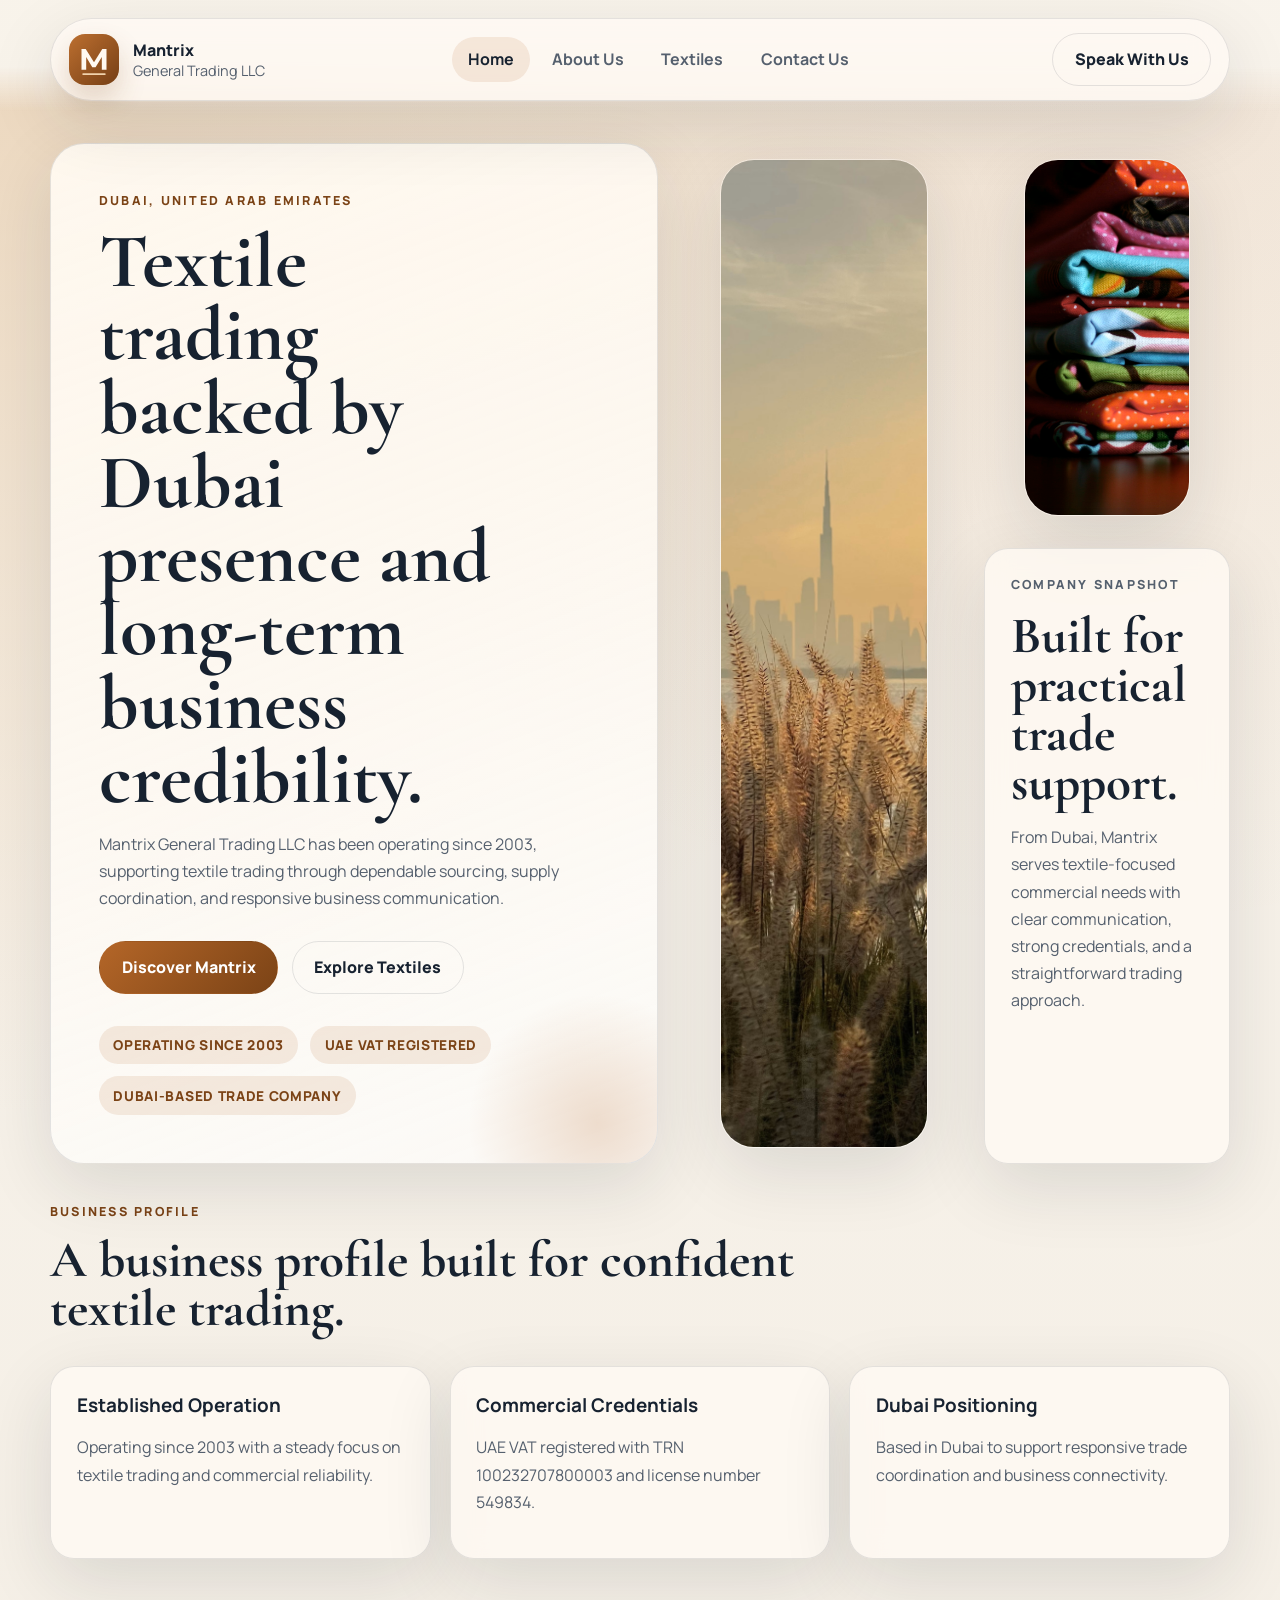
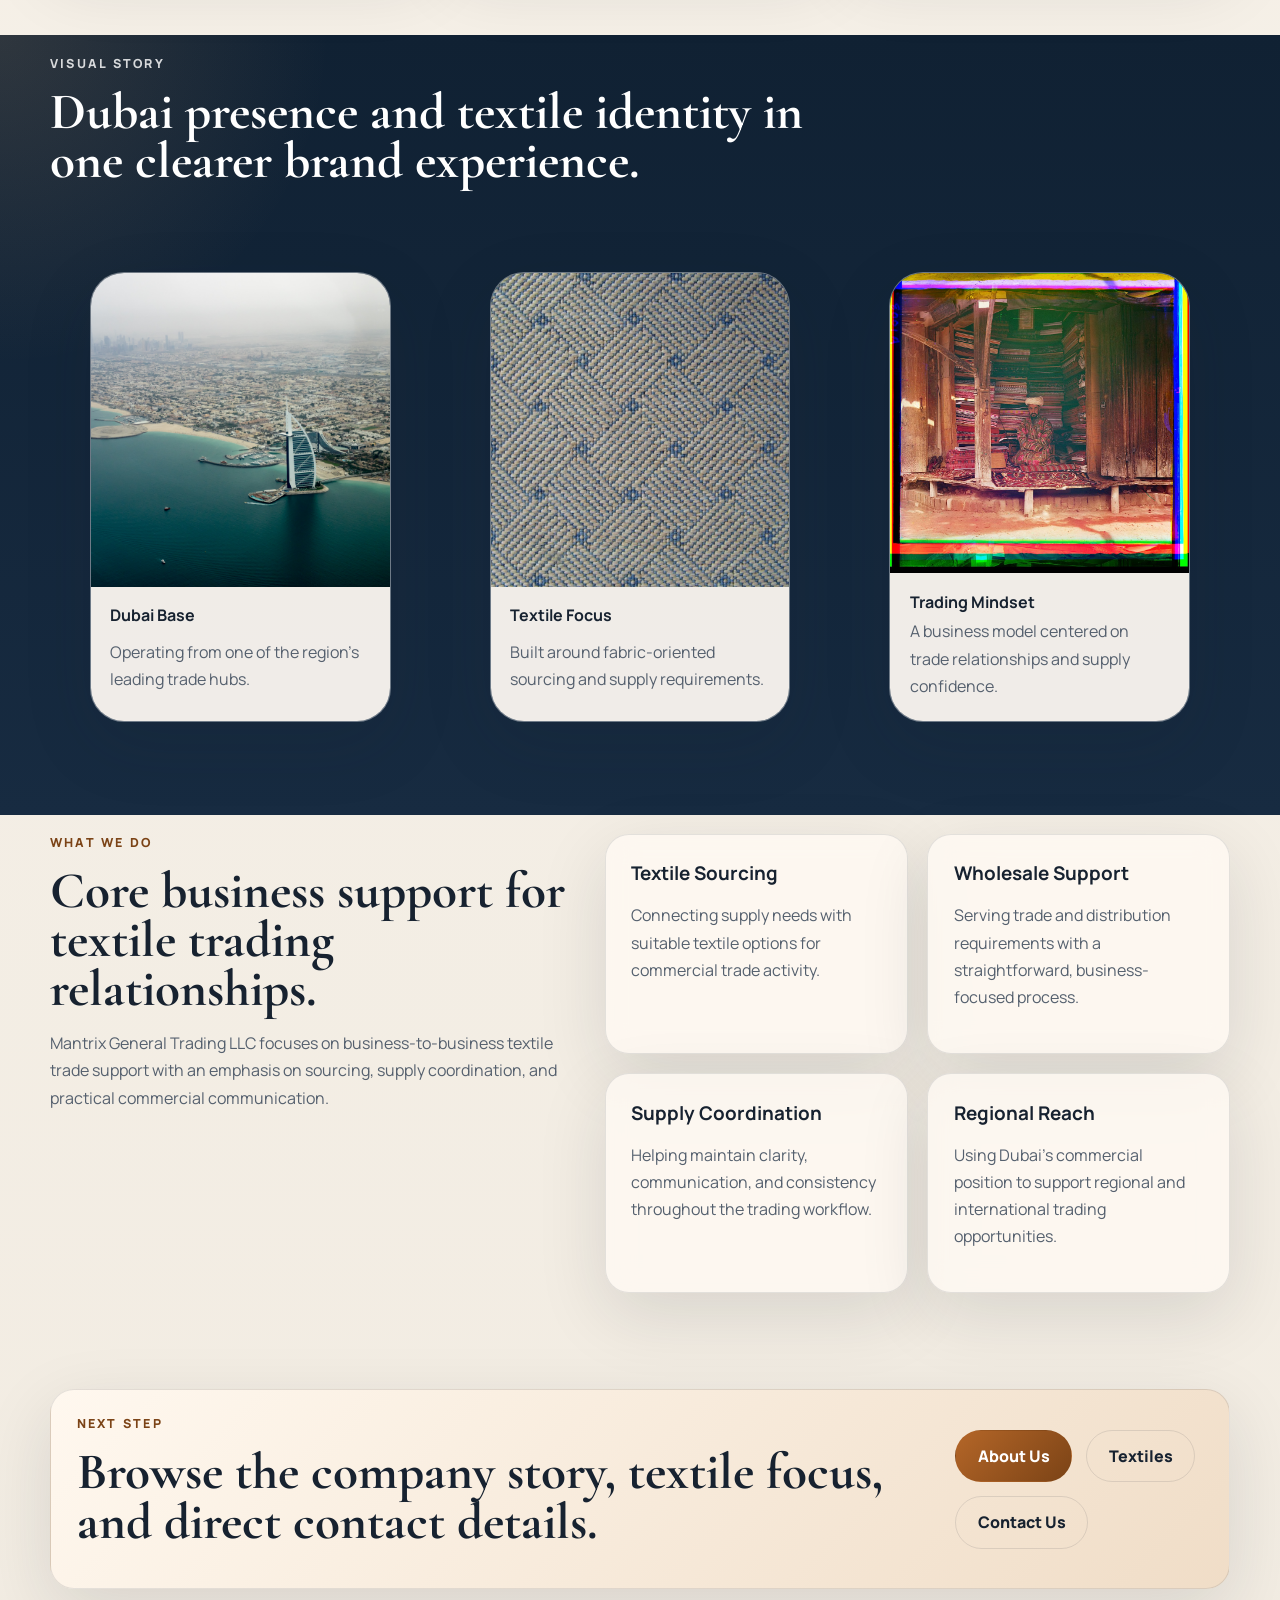
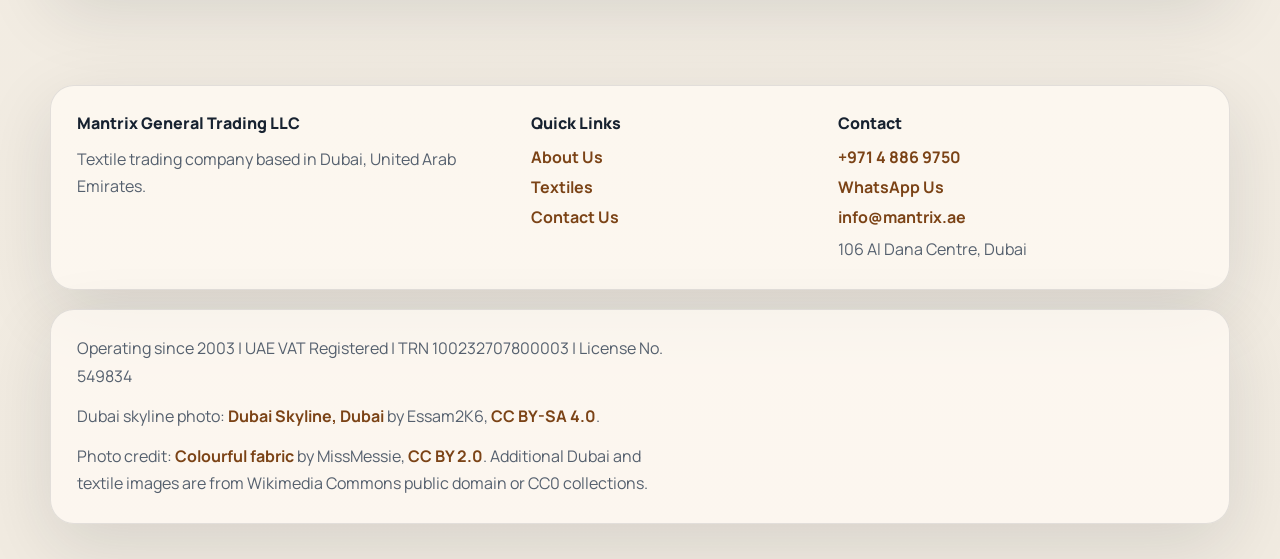
==== commit 495518d4: "Update contact email to info@mantrix.ae Co-Authored-By: Claude Sonnet 4.6 <noreply@anthropic.com>" ====
--- a/index.html
+++ b/index.html
@@ -44,7 +44,7 @@
       "addressCountry": "AE"
     },
     "telephone": "+97148869750",
-    "email": "mantrixllc@gmail.com",
+    "email": "info@mantrix.ae",
     "areaServed": "AE",
     "sameAs": []
   }
@@ -233,7 +233,7 @@
         <p class="footer-title">Contact</p>
         <a class="footer-link" href="tel:+97148869750">+971 4 886 9750</a>
         <a class="footer-link whatsapp-link" href="https://wa.me/97148869750">WhatsApp Us</a>
-        <a class="footer-link" href="mailto:mantrixllc@gmail.com">mantrixllc@gmail.com</a>
+        <a class="footer-link" href="mailto:info@mantrix.ae">info@mantrix.ae</a>
         <p class="footer-copy">106 Al Dana Centre, Dubai</p>
       </div>
     </div>
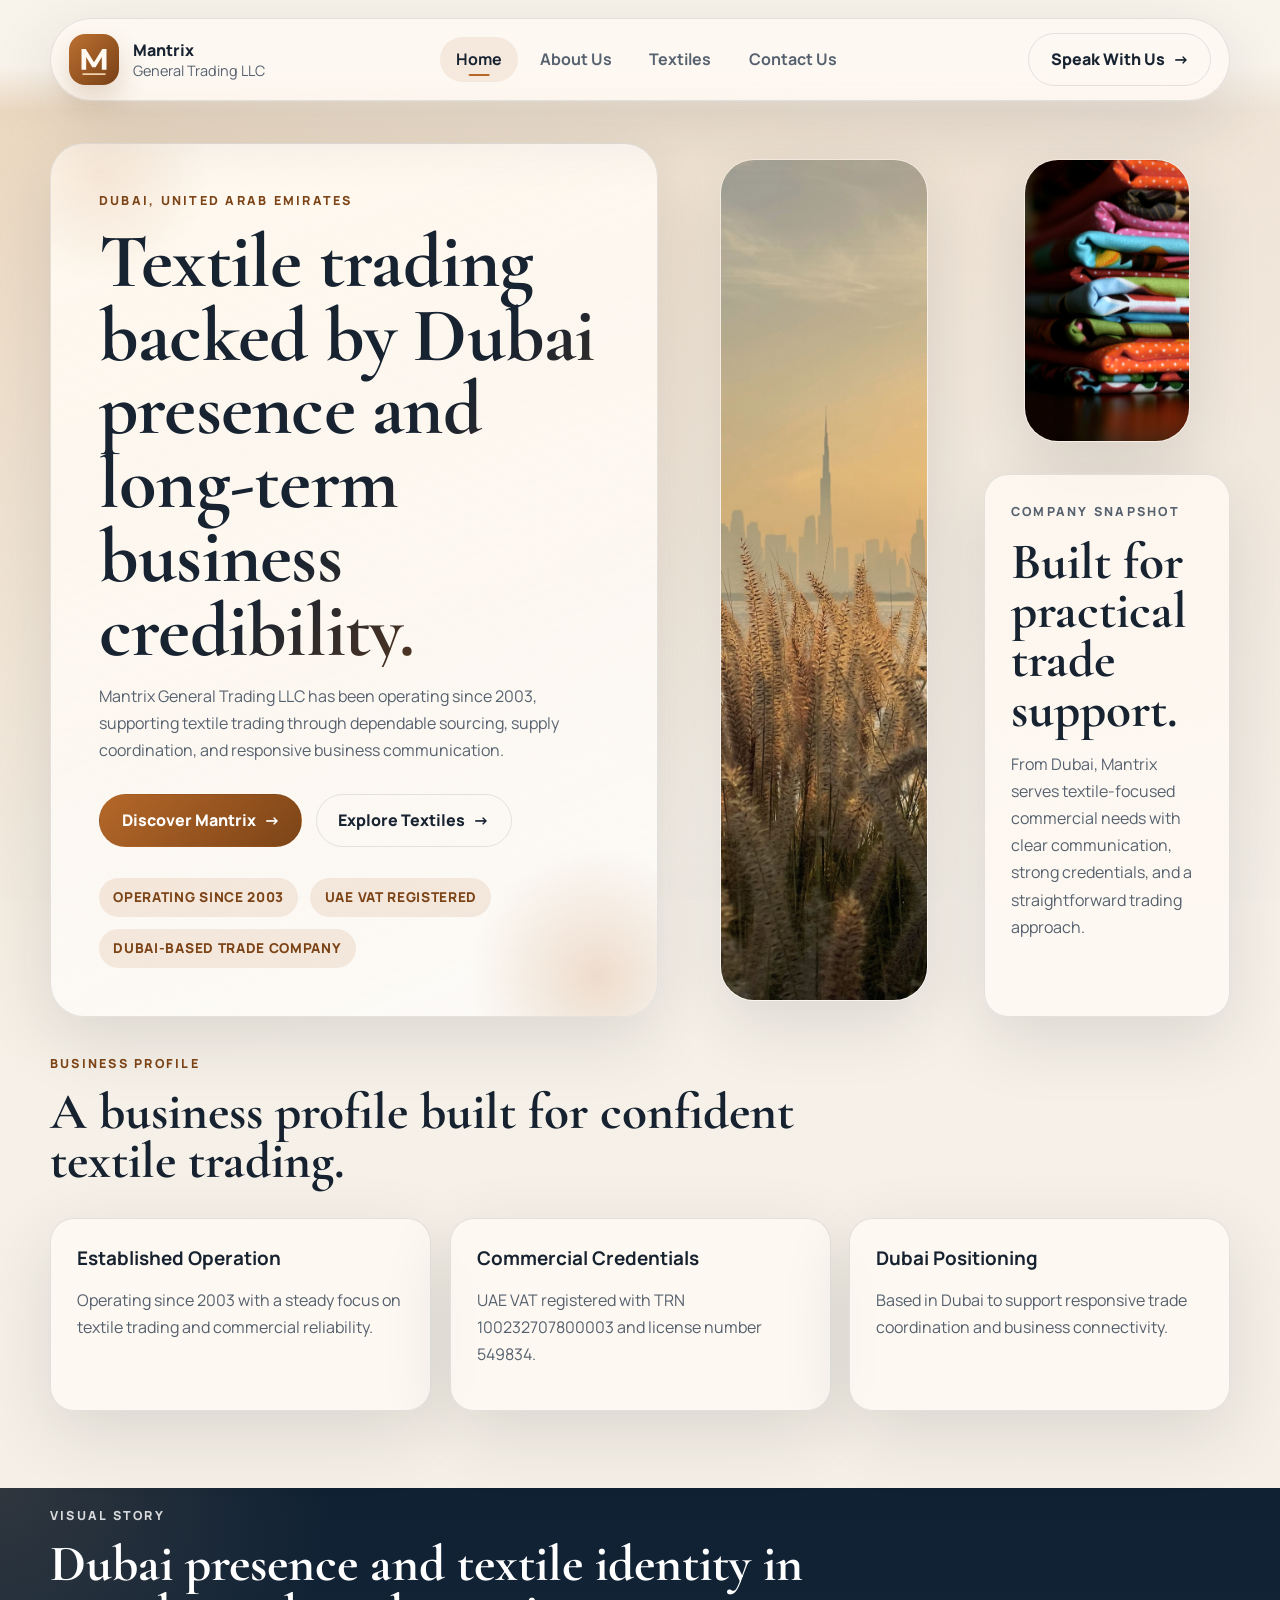
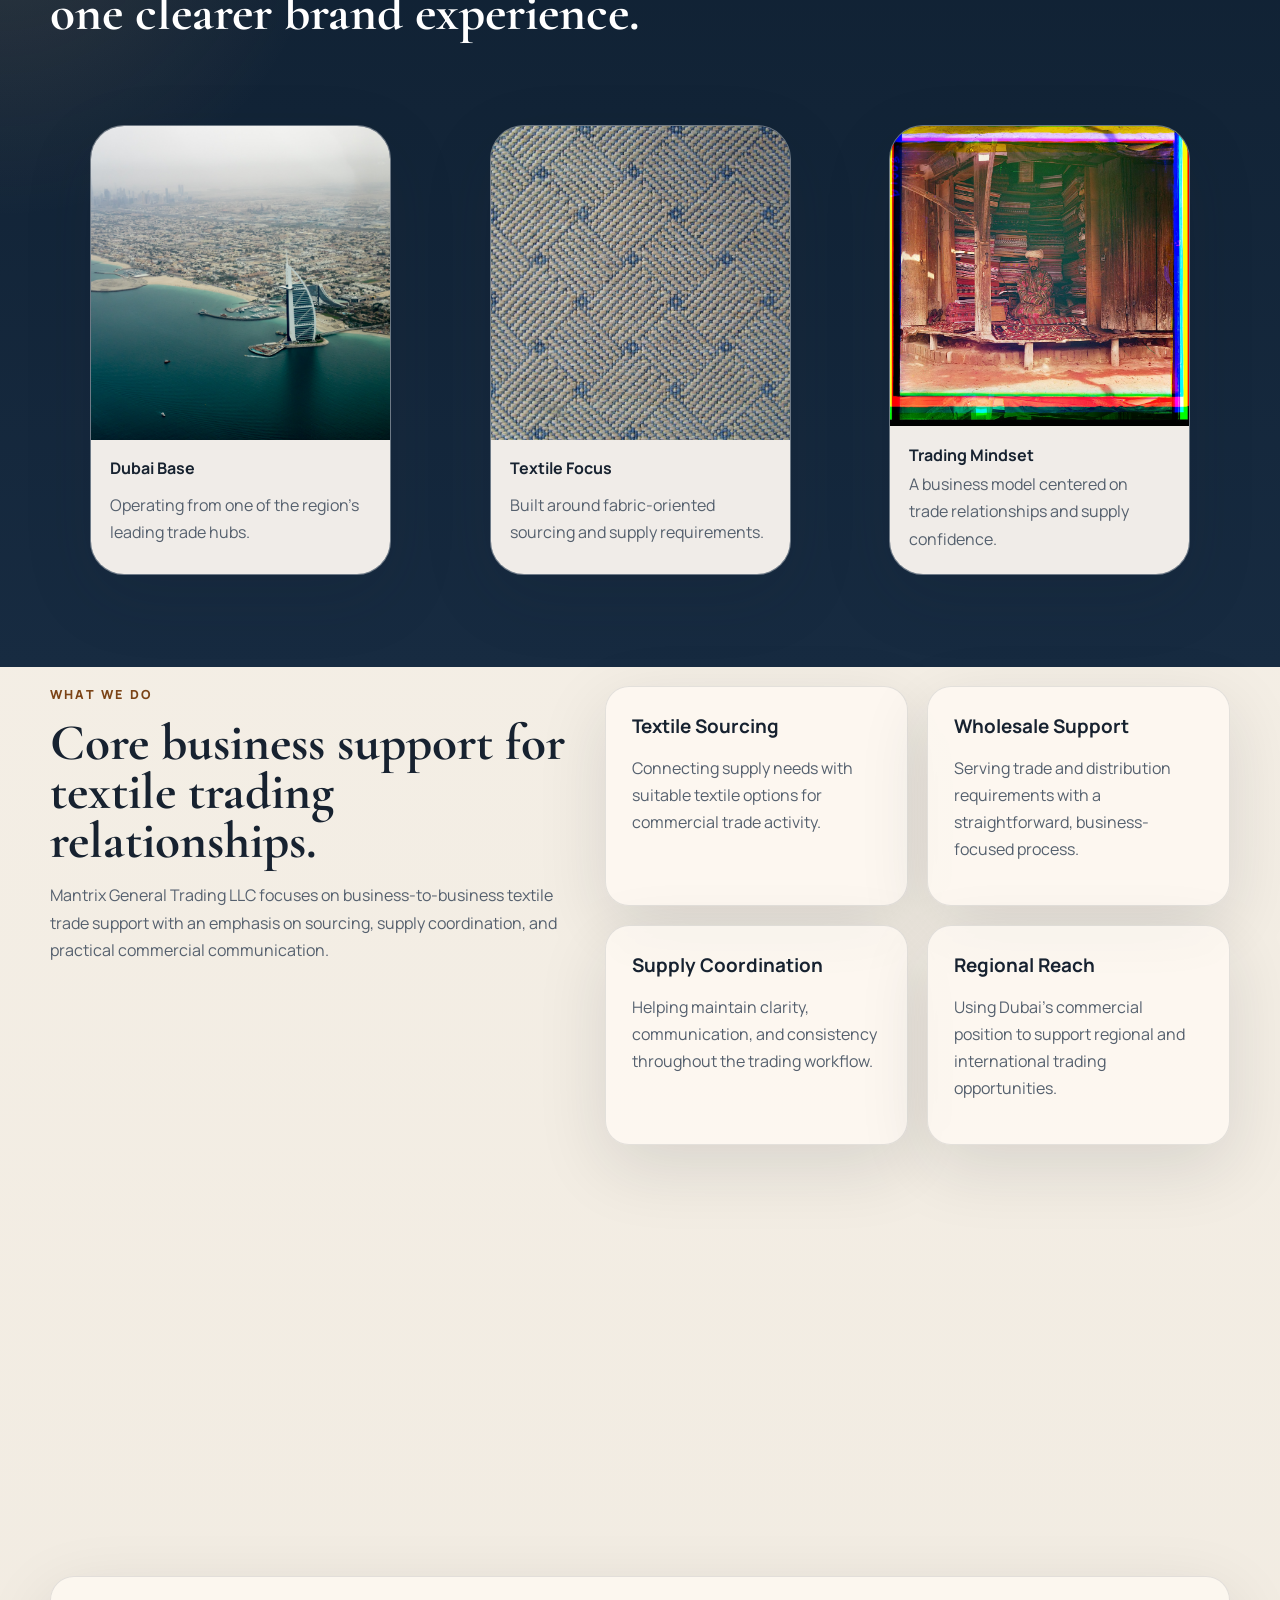
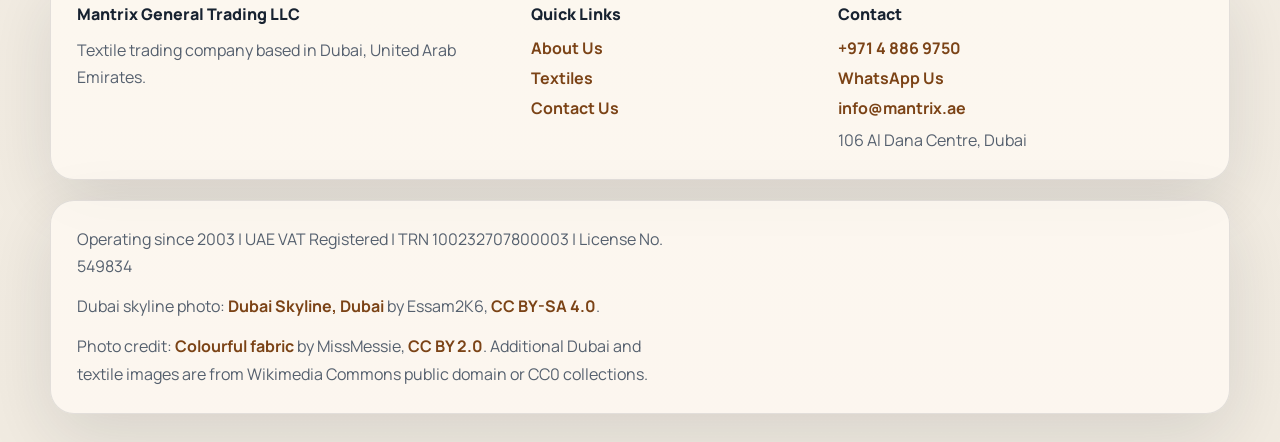
==== commit daf44248: "feat: high-end animations and polished micro-interactions - Add scroll progress bar, sticky-header s" ====
--- a/index.html
+++ b/index.html
@@ -26,6 +26,7 @@
   <link rel="preconnect" href="https://fonts.gstatic.com" crossorigin>
   <link href="https://fonts.googleapis.com/css2?family=Manrope:wght@400;500;700;800&family=Cormorant+Garamond:wght@600;700&display=swap" rel="stylesheet">
   <link rel="stylesheet" href="styles.css">
+  <script src="script.js" defer></script>
 
   <!-- Structured Data -->
   <script type="application/ld+json">
@@ -52,6 +53,7 @@
 </head>
 <body>
   <a class="skip-link" href="#main">Skip to content</a>
+  <div class="scroll-progress"></div>
 
   <header class="site-header">
     <div class="shell">
@@ -77,25 +79,25 @@
   <main id="main">
     <section class="hero-home">
       <div class="shell hero-grid">
-        <div class="hero-copy">
-          <p class="eyebrow">Dubai, United Arab Emirates</p>
-          <h1>Textile trading backed by Dubai presence and long-term business credibility.</h1>
-          <p class="lead">
+        <div class="hero-copy reveal">
+          <p class="eyebrow reveal reveal-delay-1">Dubai, United Arab Emirates</p>
+          <h1 class="reveal reveal-delay-1">Textile trading backed by Dubai presence and long-term business credibility.</h1>
+          <p class="lead reveal reveal-delay-2">
             Mantrix General Trading LLC has been operating since 2003, supporting textile trading through dependable
             sourcing, supply coordination, and responsive business communication.
           </p>
-          <div class="hero-actions">
+          <div class="hero-actions reveal reveal-delay-3">
             <a class="button" href="about.html">Discover Mantrix</a>
             <a class="button button-ghost" href="textiles.html">Explore Textiles</a>
           </div>
-          <div class="hero-points">
+          <div class="hero-points reveal reveal-delay-4">
             <span>Operating Since 2003</span>
             <span>UAE VAT Registered</span>
             <span>Dubai-Based Trade Company</span>
           </div>
         </div>
 
-        <div class="hero-visual">
+        <div class="hero-visual reveal reveal-delay-2">
           <figure class="photo-card photo-tall">
             <img src="images/dubai-skyline.jpg" alt="Dubai skyline" width="2268" height="4032">
           </figure>
@@ -118,20 +120,20 @@
 
     <section class="section">
       <div class="shell">
-        <div class="section-heading">
+        <div class="section-heading reveal">
           <p class="eyebrow">Business Profile</p>
           <h2>A business profile built for confident textile trading.</h2>
         </div>
         <div class="grid cards-3">
-          <article class="info-card">
+          <article class="info-card reveal reveal-delay-1">
             <h3>Established Operation</h3>
             <p>Operating since 2003 with a steady focus on textile trading and commercial reliability.</p>
           </article>
-          <article class="info-card">
+          <article class="info-card reveal reveal-delay-2">
             <h3>Commercial Credentials</h3>
             <p>UAE VAT registered with TRN 100232707800003 and license number 549834.</p>
           </article>
-          <article class="info-card">
+          <article class="info-card reveal reveal-delay-3">
             <h3>Dubai Positioning</h3>
             <p>Based in Dubai to support responsive trade coordination and business connectivity.</p>
           </article>
@@ -141,26 +143,26 @@
 
     <section class="section section-dark">
       <div class="shell showcase-layout">
-        <div class="section-heading section-heading-light">
+        <div class="section-heading section-heading-light reveal">
           <p class="eyebrow">Visual Story</p>
           <h2>Dubai presence and textile identity in one clearer brand experience.</h2>
         </div>
         <div class="grid gallery-grid">
-          <figure class="gallery-card">
+          <figure class="gallery-card reveal reveal-delay-1">
             <img src="images/dubai-aerial.jpg" alt="Aerial view of Dubai" width="4608" height="3456" loading="lazy">
             <figcaption>
               <strong>Dubai Base</strong>
               <span>Operating from one of the region's leading trade hubs.</span>
             </figcaption>
           </figure>
-          <figure class="gallery-card">
+          <figure class="gallery-card reveal reveal-delay-2">
             <img src="images/cloth-texture.jpg" alt="Textile fabric texture" width="1280" height="960" loading="lazy">
             <figcaption>
               <strong>Textile Focus</strong>
               <span>Built around fabric-oriented sourcing and supply requirements.</span>
             </figcaption>
           </figure>
-          <figure class="gallery-card">
+          <figure class="gallery-card reveal reveal-delay-3">
             <img src="images/fabric-merchant.jpg" alt="Historic textile merchant scene" width="1024" height="1021" loading="lazy">
             <figcaption>
               <strong>Trading Mindset</strong>
@@ -173,7 +175,7 @@
 
     <section class="section">
       <div class="shell split-layout">
-        <div>
+        <div class="reveal">
           <p class="eyebrow">What We Do</p>
           <h2>Core business support for textile trading relationships.</h2>
           <p class="lead">
@@ -182,19 +184,19 @@
           </p>
         </div>
         <div class="grid cards-2">
-          <article class="info-card">
+          <article class="info-card reveal reveal-delay-1">
             <h3>Textile Sourcing</h3>
             <p>Connecting supply needs with suitable textile options for commercial trade activity.</p>
           </article>
-          <article class="info-card">
+          <article class="info-card reveal reveal-delay-2">
             <h3>Wholesale Support</h3>
             <p>Serving trade and distribution requirements with a straightforward, business-focused process.</p>
           </article>
-          <article class="info-card">
+          <article class="info-card reveal reveal-delay-3">
             <h3>Supply Coordination</h3>
             <p>Helping maintain clarity, communication, and consistency throughout the trading workflow.</p>
           </article>
-          <article class="info-card">
+          <article class="info-card reveal reveal-delay-4">
             <h3>Regional Reach</h3>
             <p>Using Dubai's commercial position to support regional and international trading opportunities.</p>
           </article>
@@ -203,7 +205,7 @@
     </section>
 
     <section class="section">
-      <div class="shell cta-panel">
+      <div class="shell cta-panel reveal">
         <div>
           <p class="eyebrow">Next Step</p>
           <h2>Browse the company story, textile focus, and direct contact details.</h2>
--- a/styles.css
+++ b/styles.css
@@ -9,9 +9,12 @@
   --accent-deep: #7b4316;
   --white: #ffffff;
   --shadow: 0 22px 70px rgba(26, 29, 41, 0.12);
+  --shadow-lg: 0 32px 90px rgba(26, 29, 41, 0.18);
   --radius-xl: 34px;
   --radius-lg: 24px;
   --container: 1180px;
+  --ease-out-expo: cubic-bezier(0.16, 1, 0.3, 1);
+  --ease-out-quart: cubic-bezier(0.25, 1, 0.5, 1);
 }
 
 * {
@@ -20,6 +23,63 @@
 
 html {
   scroll-behavior: smooth;
+}
+
+/* ---------- Scroll progress bar ---------- */
+.scroll-progress {
+  position: fixed;
+  top: 0;
+  left: 0;
+  right: 0;
+  height: 3px;
+  background: linear-gradient(90deg, var(--accent), var(--accent-deep));
+  transform-origin: left;
+  transform: scaleX(0);
+  z-index: 9998;
+  pointer-events: none;
+  transition: transform 0.12s linear;
+}
+
+/* ---------- Reveal-on-scroll ---------- */
+.reveal {
+  opacity: 0;
+  transform: translateY(28px);
+  transition: opacity 0.9s var(--ease-out-expo), transform 0.9s var(--ease-out-expo);
+  will-change: opacity, transform;
+}
+
+.reveal.is-visible {
+  opacity: 1;
+  transform: translateY(0);
+}
+
+.reveal-delay-1 { transition-delay: 0.08s; }
+.reveal-delay-2 { transition-delay: 0.16s; }
+.reveal-delay-3 { transition-delay: 0.24s; }
+.reveal-delay-4 { transition-delay: 0.32s; }
+.reveal-delay-5 { transition-delay: 0.40s; }
+.reveal-delay-6 { transition-delay: 0.48s; }
+
+/* ---------- Grain texture overlay ---------- */
+body::before {
+  content: "";
+  position: fixed;
+  inset: 0;
+  pointer-events: none;
+  z-index: 9997;
+  opacity: 0.05;
+  background-image: url("data:image/svg+xml;utf8,<svg xmlns='http://www.w3.org/2000/svg' width='160' height='160'><filter id='n'><feTurbulence type='fractalNoise' baseFrequency='0.85' numOctaves='2'/></filter><rect width='100%25' height='100%25' filter='url(%23n)'/></svg>");
+  mix-blend-mode: overlay;
+}
+
+/* ---------- Body page load fade ---------- */
+@keyframes bodyFadeIn {
+  from { opacity: 0; }
+  to { opacity: 1; }
+}
+
+body {
+  animation: bodyFadeIn 0.7s var(--ease-out-quart) both;
 }
 
 .skip-link {
@@ -78,6 +138,20 @@
   z-index: 100;
   padding: 1.1rem 0 0.6rem;
   background: linear-gradient(to bottom, rgba(248, 243, 235, 0.98) 60%, transparent 100%);
+  transition: padding 0.35s var(--ease-out-expo);
+}
+
+.site-header.is-scrolled {
+  padding: 0.7rem 0 0.55rem;
+}
+
+.site-header.is-scrolled .nav-shell {
+  background: rgba(255, 250, 244, 0.94);
+  box-shadow: 0 26px 70px rgba(26, 29, 41, 0.18);
+}
+
+.nav-shell {
+  transition: background 0.35s, box-shadow 0.35s, transform 0.35s;
 }
 
 .nav-shell {
@@ -137,12 +211,32 @@
   border-radius: 999px;
   font-weight: 700;
   color: var(--ink-soft);
+  position: relative;
+  transition: color 0.25s, background 0.25s;
+}
+
+.nav-link::after {
+  content: "";
+  position: absolute;
+  left: 50%;
+  bottom: 0.35rem;
+  width: 0;
+  height: 2px;
+  background: var(--accent);
+  border-radius: 2px;
+  transform: translateX(-50%);
+  transition: width 0.4s var(--ease-out-expo);
 }
 
 .nav-link:hover,
 .nav-link.is-active {
-  background: rgba(180, 102, 40, 0.12);
+  background: rgba(180, 102, 40, 0.1);
   color: var(--ink);
+}
+
+.nav-link:hover::after,
+.nav-link.is-active::after {
+  width: 1.3rem;
 }
 
 .button {
@@ -156,6 +250,41 @@
   background: linear-gradient(135deg, var(--accent), var(--accent-deep));
   color: var(--white);
   font-weight: 800;
+  position: relative;
+  overflow: hidden;
+  transition: transform 0.4s var(--ease-out-expo), box-shadow 0.4s var(--ease-out-expo), background 0.3s;
+  isolation: isolate;
+}
+
+.button::after {
+  content: "→";
+  display: inline-block;
+  margin-left: 0.5em;
+  transition: transform 0.4s var(--ease-out-expo);
+}
+
+.button:hover::after {
+  transform: translateX(5px);
+}
+
+.button::before {
+  content: "";
+  position: absolute;
+  inset: 0;
+  background: linear-gradient(120deg, transparent 30%, rgba(255, 255, 255, 0.28) 50%, transparent 70%);
+  transform: translateX(-100%);
+  transition: transform 0.7s var(--ease-out-expo);
+  pointer-events: none;
+  z-index: -1;
+}
+
+.button:hover::before {
+  transform: translateX(100%);
+}
+
+.button:hover {
+  transform: translateY(-3px);
+  box-shadow: 0 20px 40px rgba(180, 102, 40, 0.35);
 }
 
 .button-outline,
@@ -163,6 +292,13 @@
   background: transparent;
   color: var(--ink);
   border-color: var(--line);
+}
+
+.button-outline:hover,
+.button-ghost:hover {
+  background: rgba(180, 102, 40, 0.08);
+  border-color: var(--accent);
+  box-shadow: 0 20px 40px rgba(26, 29, 41, 0.1);
 }
 
 .hero-home,
@@ -217,6 +353,28 @@
   bottom: -90px;
   border-radius: 50%;
   background: radial-gradient(circle, rgba(180, 102, 40, 0.2), transparent 70%);
+  animation: orbFloat 14s ease-in-out infinite;
+  pointer-events: none;
+}
+
+.hero-copy::before,
+.page-hero-copy::before {
+  content: "";
+  position: absolute;
+  width: 220px;
+  height: 220px;
+  top: -80px;
+  left: -60px;
+  border-radius: 50%;
+  background: radial-gradient(circle, rgba(180, 102, 40, 0.12), transparent 70%);
+  animation: orbFloat 18s ease-in-out infinite reverse;
+  pointer-events: none;
+}
+
+@keyframes orbFloat {
+  0%, 100% { transform: translate(0, 0) scale(1); }
+  33% { transform: translate(30px, -20px) scale(1.08); }
+  66% { transform: translate(-20px, 30px) scale(0.95); }
 }
 
 .hero-visual,
@@ -252,6 +410,23 @@
   width: 100%;
   height: 100%;
   object-fit: cover;
+  transition: transform 1.4s var(--ease-out-expo), filter 0.6s;
+}
+
+.photo-card:hover img,
+.page-hero-image:hover img,
+.feature-image:hover img,
+.gallery-card:hover img {
+  transform: scale(1.06);
+}
+
+.gallery-card {
+  transition: transform 0.6s var(--ease-out-expo), box-shadow 0.6s;
+}
+
+.gallery-card:hover {
+  transform: translateY(-8px);
+  box-shadow: 0 40px 90px rgba(14, 31, 47, 0.38);
 }
 
 .photo-tall {
@@ -272,6 +447,19 @@
   border-radius: var(--radius-lg);
   background: var(--surface);
   backdrop-filter: blur(14px);
+  transition: transform 0.55s var(--ease-out-expo), box-shadow 0.55s var(--ease-out-expo), border-color 0.4s;
+}
+
+.info-card:hover,
+.metric-card:hover,
+.detail-card:hover {
+  transform: translateY(-6px);
+  box-shadow: var(--shadow-lg);
+  border-color: rgba(180, 102, 40, 0.35);
+}
+
+.info-card-dark:hover {
+  border-color: rgba(255, 255, 255, 0.25);
 }
 
 .eyebrow {
@@ -298,7 +486,12 @@
 h1 {
   font-size: clamp(3rem, 6vw, 5.6rem);
   margin-bottom: 1rem;
-  max-width: 12ch;
+  max-width: 14ch;
+  background: linear-gradient(135deg, var(--ink) 0%, var(--ink) 55%, var(--accent-deep) 100%);
+  -webkit-background-clip: text;
+  background-clip: text;
+  -webkit-text-fill-color: transparent;
+  letter-spacing: -0.01em;
 }
 
 h2 {
@@ -353,6 +546,13 @@
   font-weight: 800;
   letter-spacing: 0.05em;
   text-transform: uppercase;
+  transition: background 0.3s, transform 0.3s var(--ease-out-expo), box-shadow 0.3s;
+}
+
+.hero-points span:hover {
+  background: rgba(180, 102, 40, 0.22);
+  transform: translateY(-2px);
+  box-shadow: 0 10px 20px rgba(180, 102, 40, 0.18);
 }
 
 .section {
@@ -433,8 +633,17 @@
 .metric-card strong {
   display: block;
   margin: 0.9rem 0 0.45rem;
-  font-size: 2rem;
+  font-size: 2.6rem;
   font-family: "Cormorant Garamond", serif;
+  background: linear-gradient(135deg, var(--accent), var(--accent-deep));
+  -webkit-background-clip: text;
+  background-clip: text;
+  -webkit-text-fill-color: transparent;
+  transition: transform 0.5s var(--ease-out-expo);
+}
+
+.metric-card:hover strong {
+  transform: scale(1.04);
 }
 
 .gallery-card {
@@ -463,7 +672,14 @@
   align-items: center;
   justify-content: space-between;
   gap: 1.2rem;
-  background: linear-gradient(135deg, #fff8ef, #f0ddc7);
+  background: linear-gradient(135deg, #fff8ef, #f0ddc7, #fff8ef);
+  background-size: 200% 200%;
+  animation: gradientDrift 10s ease infinite;
+}
+
+@keyframes gradientDrift {
+  0%, 100% { background-position: 0% 50%; }
+  50% { background-position: 100% 50%; }
 }
 
 .contact-layout {
@@ -483,6 +699,17 @@
 .footer-meta a {
   color: var(--accent-deep);
   font-weight: 700;
+  background-image: linear-gradient(var(--accent-deep), var(--accent-deep));
+  background-size: 0% 2px;
+  background-position: 0 100%;
+  background-repeat: no-repeat;
+  transition: background-size 0.4s var(--ease-out-expo);
+}
+
+.contact-list a:hover,
+.footer-link:hover,
+.footer-meta a:hover {
+  background-size: 100% 2px;
 }
 
 .contact-form {
@@ -625,6 +852,38 @@
   }
 }
 
+/* ---------- Focus-visible ---------- */
+:focus-visible {
+  outline: 2px solid var(--accent);
+  outline-offset: 3px;
+  border-radius: 4px;
+}
+
+.button:focus-visible {
+  outline-offset: 4px;
+}
+
+/* ---------- Respect prefers-reduced-motion ---------- */
+@media (prefers-reduced-motion: reduce) {
+  *,
+  *::before,
+  *::after {
+    animation-duration: 0.01ms !important;
+    animation-iteration-count: 1 !important;
+    transition-duration: 0.01ms !important;
+    scroll-behavior: auto !important;
+  }
+
+  .reveal {
+    opacity: 1;
+    transform: none;
+  }
+
+  body::before {
+    display: none;
+  }
+}
+
 @media (max-width: 640px) {
   .site-header {
     padding-top: 0.8rem;
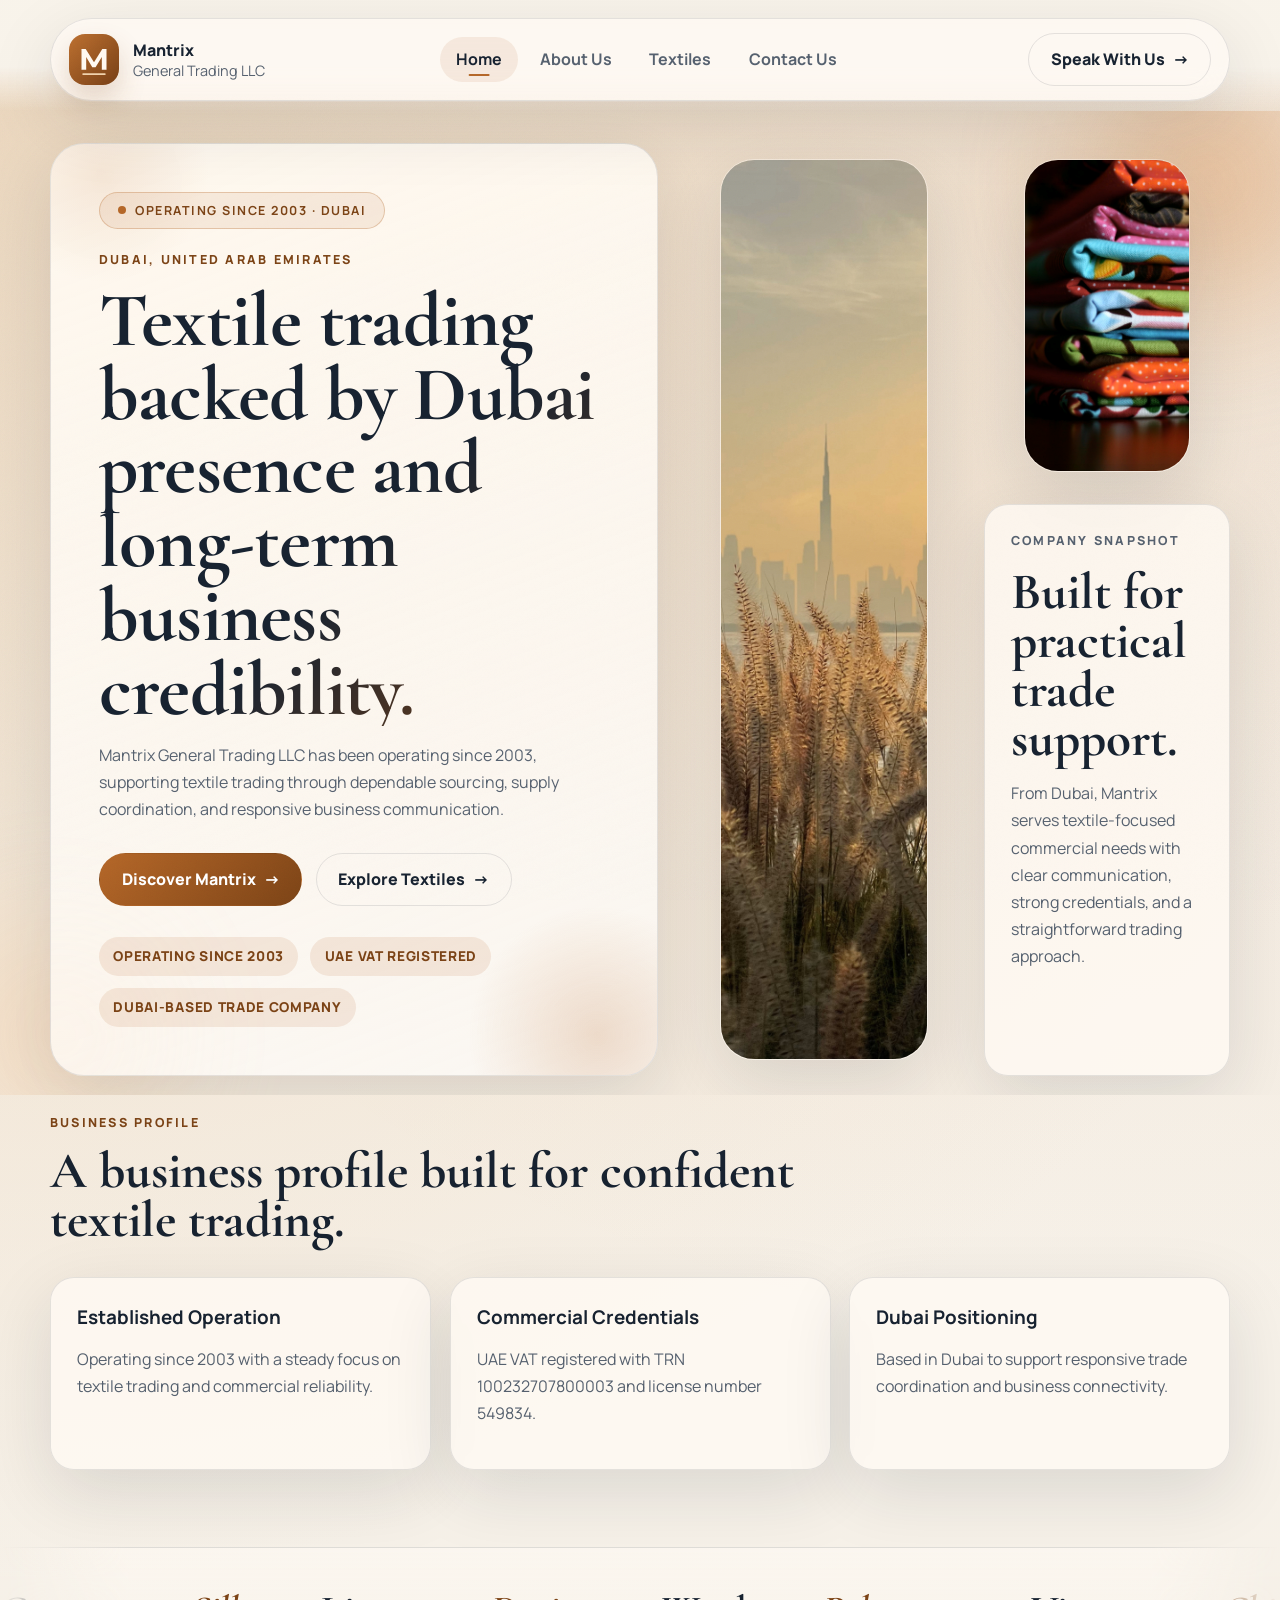
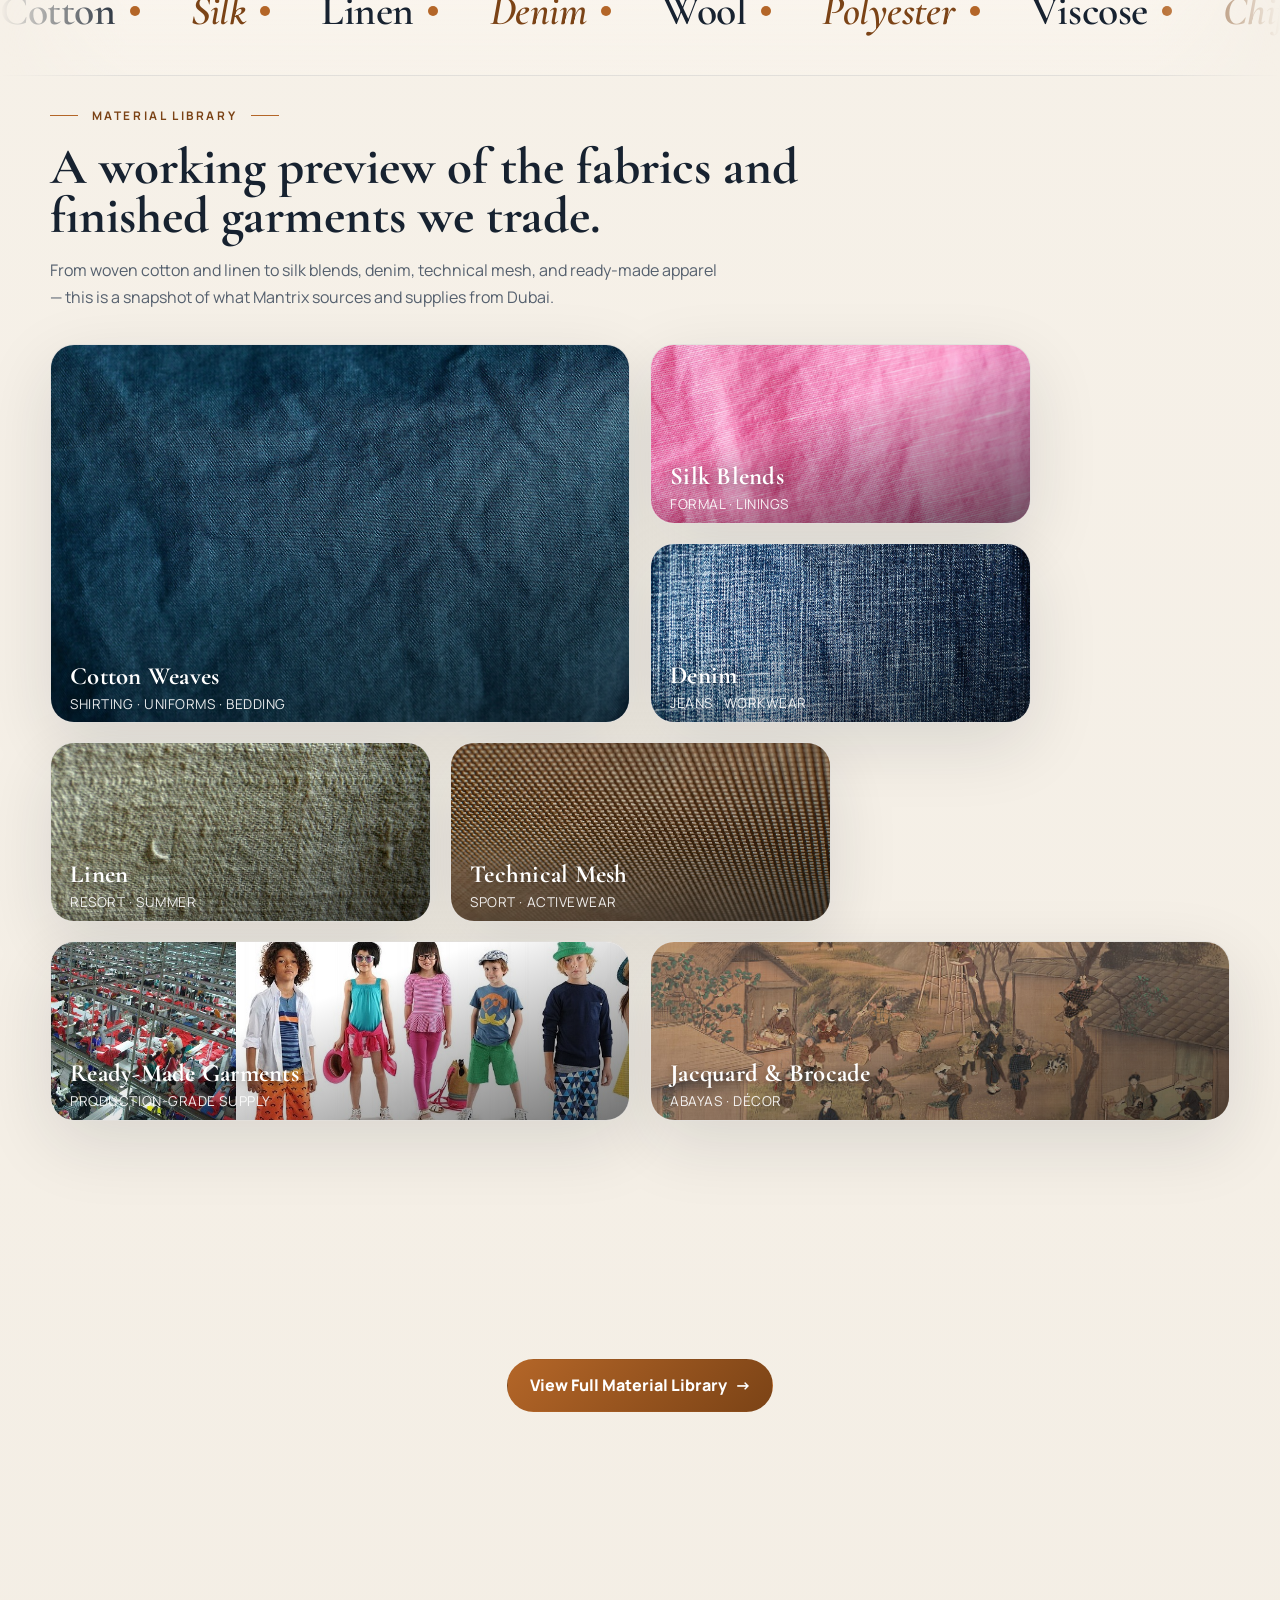
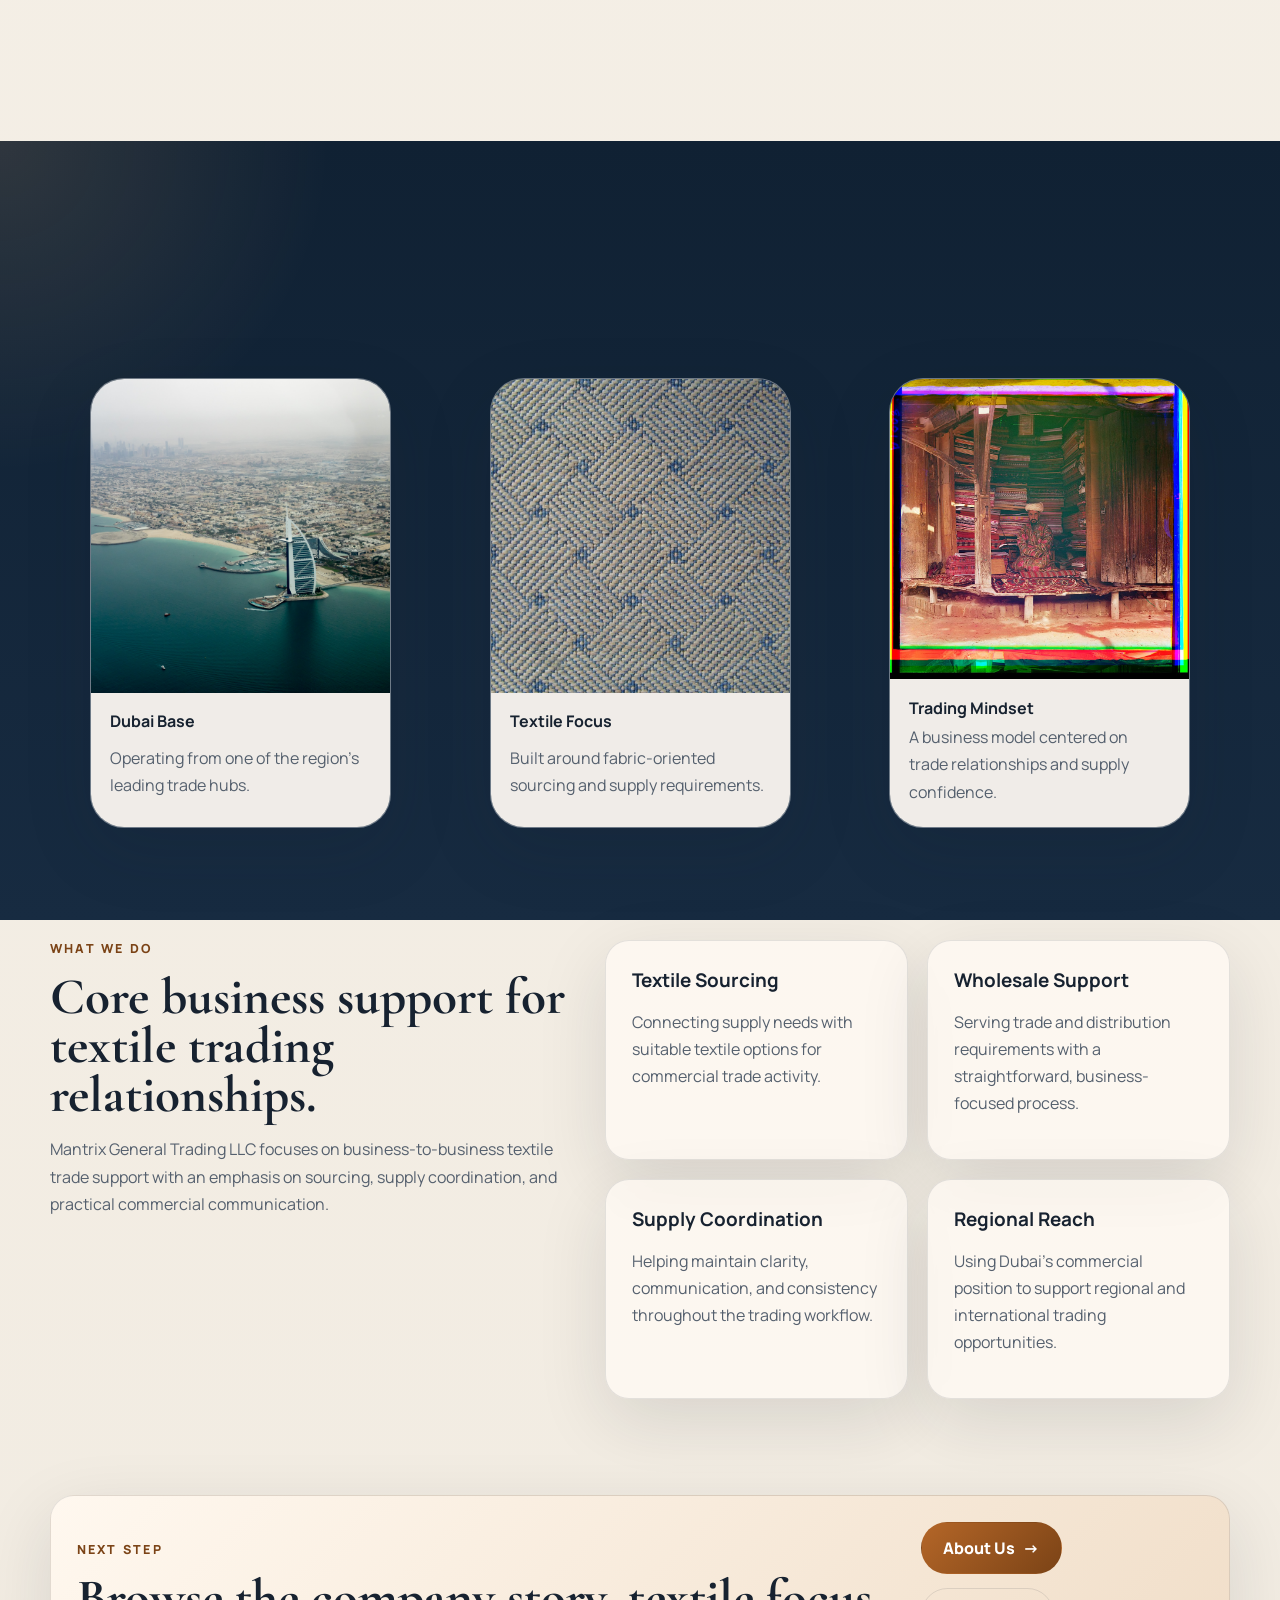
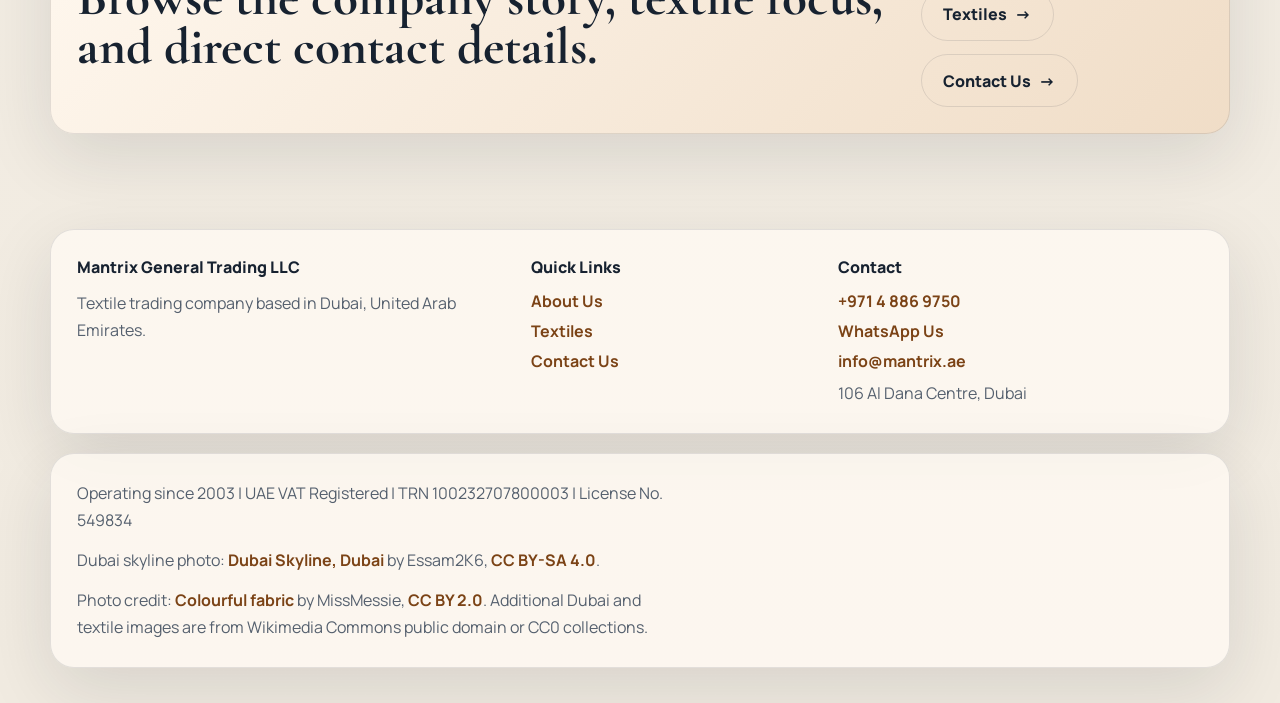
==== commit 27c9e80e: "feat: 3D animations, bento gallery, fabric library, ready-made garments - Add 8 close-up textile pho" ====
--- a/index.html
+++ b/index.html
@@ -77,9 +77,12 @@
   </header>
 
   <main id="main">
-    <section class="hero-home">
-      <div class="shell hero-grid">
+    <section class="hero-home" style="position:relative;overflow:hidden;">
+      <div class="orb orb-1"></div>
+      <div class="orb orb-2"></div>
+      <div class="shell hero-grid" style="position:relative;z-index:1;">
         <div class="hero-copy reveal">
+          <span class="hero-badge reveal reveal-delay-1">Operating Since 2003 · Dubai</span>
           <p class="eyebrow reveal reveal-delay-1">Dubai, United Arab Emirates</p>
           <h1 class="reveal reveal-delay-1">Textile trading backed by Dubai presence and long-term business credibility.</h1>
           <p class="lead reveal reveal-delay-2">
@@ -137,6 +140,120 @@
             <h3>Dubai Positioning</h3>
             <p>Based in Dubai to support responsive trade coordination and business connectivity.</p>
           </article>
+        </div>
+      </div>
+    </section>
+
+    <section class="marquee" aria-hidden="true">
+      <div class="marquee-track">
+        <span class="marquee-item">Cotton</span>
+        <span class="marquee-item">Silk</span>
+        <span class="marquee-item">Linen</span>
+        <span class="marquee-item">Denim</span>
+        <span class="marquee-item">Wool</span>
+        <span class="marquee-item">Polyester</span>
+        <span class="marquee-item">Viscose</span>
+        <span class="marquee-item">Chiffon</span>
+        <span class="marquee-item">Satin</span>
+        <span class="marquee-item">Velvet</span>
+        <span class="marquee-item">Jacquard</span>
+        <span class="marquee-item">Knitwear</span>
+      </div>
+    </section>
+
+    <section class="section">
+      <div class="shell">
+        <div class="section-heading reveal">
+          <p class="ribbon-heading">Material Library</p>
+          <h2>A working preview of the fabrics and finished garments we trade.</h2>
+          <p class="lead" style="max-width:680px;margin-top:0.8rem;">
+            From woven cotton and linen to silk blends, denim, technical mesh, and ready-made apparel — this is a snapshot
+            of what Mantrix sources and supplies from Dubai.
+          </p>
+        </div>
+        <div class="bento">
+          <div class="bento-cell bento-3x2 reveal reveal-delay-1">
+            <img src="images/cotton-blue.jpg" alt="Blue cotton fabric texture close up" loading="lazy" width="1280" height="853">
+            <div class="bento-caption">
+              <strong>Cotton Weaves</strong>
+              <span>Shirting · Uniforms · Bedding</span>
+            </div>
+          </div>
+          <div class="bento-cell bento-1x1 reveal reveal-delay-2">
+            <img src="images/silk-pink.jpg" alt="Pink silk cotton blend" loading="lazy" width="1280" height="853">
+            <div class="bento-caption">
+              <strong>Silk Blends</strong>
+              <span>Formal · Linings</span>
+            </div>
+          </div>
+          <div class="bento-cell bento-1x1 reveal reveal-delay-3">
+            <img src="images/denim-blue.jpg" alt="Indigo denim macro" loading="lazy" width="1280" height="853">
+            <div class="bento-caption">
+              <strong>Denim</strong>
+              <span>Jeans · Workwear</span>
+            </div>
+          </div>
+          <div class="bento-cell bento-1x1 reveal reveal-delay-2">
+            <img src="images/linen-natural.jpg" alt="Natural linen texture" loading="lazy" width="1280" height="853">
+            <div class="bento-caption">
+              <strong>Linen</strong>
+              <span>Resort · Summer</span>
+            </div>
+          </div>
+          <div class="bento-cell bento-1x1 reveal reveal-delay-3">
+            <img src="images/mesh-fabric.jpg" alt="Mesh fabric performance" loading="lazy" width="1280" height="853">
+            <div class="bento-caption">
+              <strong>Technical Mesh</strong>
+              <span>Sport · Activewear</span>
+            </div>
+          </div>
+          <div class="bento-cell bento-2x1 reveal reveal-delay-1">
+            <img src="images/garment-factory.jpg" alt="Garment factory floor" loading="lazy" width="1024" height="768">
+            <div class="bento-caption">
+              <strong>Ready-Made Garments</strong>
+              <span>Production-grade supply</span>
+            </div>
+          </div>
+          <div class="bento-cell bento-2x1 reveal reveal-delay-2">
+            <img src="images/silk-panels.jpg" alt="Decorative silk panels" loading="lazy" width="1280" height="960">
+            <div class="bento-caption">
+              <strong>Jacquard &amp; Brocade</strong>
+              <span>Abayas · Décor</span>
+            </div>
+          </div>
+          <div class="bento-cell bento-2x1 reveal reveal-delay-3">
+            <img src="images/fabric-red.jpg" alt="Solid red fabric" loading="lazy" width="1280" height="853">
+            <div class="bento-caption">
+              <strong>Solid Dyed</strong>
+              <span>Brand &amp; Uniform</span>
+            </div>
+          </div>
+        </div>
+        <div style="text-align:center;margin-top:2.4rem;">
+          <a class="button" href="textiles.html">View Full Material Library</a>
+        </div>
+      </div>
+    </section>
+
+    <section class="section">
+      <div class="shell">
+        <div class="stat-strip reveal">
+          <div>
+            <strong>20+</strong>
+            <span>Years Trading</span>
+          </div>
+          <div>
+            <strong>40+</strong>
+            <span>Fabric Categories</span>
+          </div>
+          <div>
+            <strong>15+</strong>
+            <span>Source Countries</span>
+          </div>
+          <div>
+            <strong>1</strong>
+            <span>Dubai Hub</span>
+          </div>
         </div>
       </div>
     </section>
--- a/styles.css
+++ b/styles.css
@@ -931,3 +931,652 @@
     min-height: 240px;
   }
 }
+
+/* ============================================================
+   ADVANCED 3D / EDITORIAL LAYER
+   ============================================================ */
+
+/* ---------- Floating animation primitives ---------- */
+@keyframes floatY {
+  0%, 100% { transform: translateY(0); }
+  50%      { transform: translateY(-14px); }
+}
+
+@keyframes floatYSlow {
+  0%, 100% { transform: translate3d(0, 0, 0); }
+  50%      { transform: translate3d(0, -22px, 0); }
+}
+
+@keyframes spinSlow {
+  to { transform: rotate(360deg); }
+}
+
+@keyframes shimmer {
+  0%   { background-position: -200% 0; }
+  100% { background-position: 200% 0; }
+}
+
+@keyframes pulseGlow {
+  0%, 100% { box-shadow: 0 0 0 0 rgba(180, 102, 40, 0.45); }
+  50%      { box-shadow: 0 0 0 18px rgba(180, 102, 40, 0); }
+}
+
+/* ---------- 3D tilt cards ---------- */
+.tilt {
+  transform-style: preserve-3d;
+  perspective: 1200px;
+  transition: transform 0.6s var(--ease-out-expo);
+  will-change: transform;
+}
+
+.tilt-inner {
+  transform-style: preserve-3d;
+  transition: transform 0.4s var(--ease-out-quart);
+}
+
+.tilt:hover .tilt-inner {
+  transform: rotateX(var(--tx, 0deg)) rotateY(var(--ty, 0deg)) translateZ(20px);
+}
+
+.tilt .tilt-layer {
+  transform: translateZ(40px);
+}
+
+.tilt .tilt-layer-deep {
+  transform: translateZ(70px);
+}
+
+/* ---------- Bento grid ---------- */
+.bento {
+  display: grid;
+  grid-template-columns: repeat(6, 1fr);
+  grid-auto-rows: 180px;
+  gap: 1.2rem;
+}
+
+.bento-cell {
+  position: relative;
+  overflow: hidden;
+  border-radius: var(--radius-lg);
+  background: var(--surface);
+  border: 1px solid var(--line);
+  box-shadow: var(--shadow);
+  transform-style: preserve-3d;
+  transition: transform 0.6s var(--ease-out-expo),
+              box-shadow 0.6s var(--ease-out-expo),
+              border-color 0.6s var(--ease-out-expo);
+  cursor: pointer;
+}
+
+.bento-cell::after {
+  content: "";
+  position: absolute;
+  inset: 0;
+  background: linear-gradient(160deg, rgba(0,0,0,0) 40%, rgba(0,0,0,0.55));
+  pointer-events: none;
+  transition: opacity 0.5s var(--ease-out-expo);
+}
+
+.bento-cell img {
+  position: absolute;
+  inset: 0;
+  width: 100%;
+  height: 100%;
+  object-fit: cover;
+  transform: scale(1.05);
+  transition: transform 1.4s var(--ease-out-expo), filter 0.6s var(--ease-out-expo);
+  filter: saturate(0.95);
+}
+
+.bento-cell:hover {
+  transform: translateY(-8px);
+  box-shadow: var(--shadow-lg);
+  border-color: rgba(180, 102, 40, 0.5);
+}
+
+.bento-cell:hover img {
+  transform: scale(1.18);
+  filter: saturate(1.15);
+}
+
+.bento-caption {
+  position: absolute;
+  left: 1.2rem;
+  right: 1.2rem;
+  bottom: 1.1rem;
+  z-index: 2;
+  color: #fff;
+  transform: translateY(8px);
+  transition: transform 0.6s var(--ease-out-expo);
+}
+
+.bento-cell:hover .bento-caption {
+  transform: translateY(0);
+}
+
+.bento-caption strong {
+  display: block;
+  font-family: "Cormorant Garamond", serif;
+  font-size: 1.55rem;
+  letter-spacing: 0.01em;
+  text-shadow: 0 2px 12px rgba(0,0,0,0.4);
+}
+
+.bento-caption span {
+  display: block;
+  font-size: 0.85rem;
+  opacity: 0.9;
+  margin-top: 0.25rem;
+  letter-spacing: 0.04em;
+  text-transform: uppercase;
+}
+
+/* Bento spans */
+.bento-1x1 { grid-column: span 2; grid-row: span 1; }
+.bento-2x1 { grid-column: span 3; grid-row: span 1; }
+.bento-1x2 { grid-column: span 2; grid-row: span 2; }
+.bento-3x2 { grid-column: span 3; grid-row: span 2; }
+.bento-tall { grid-column: span 2; grid-row: span 2; }
+.bento-wide { grid-column: span 4; grid-row: span 1; }
+
+@media (max-width: 900px) {
+  .bento {
+    grid-template-columns: repeat(2, 1fr);
+    grid-auto-rows: 180px;
+  }
+  .bento-1x1, .bento-2x1, .bento-1x2, .bento-3x2, .bento-tall, .bento-wide {
+    grid-column: span 1;
+    grid-row: span 1;
+  }
+  .bento-tall, .bento-1x2 { grid-row: span 2; }
+}
+
+/* ---------- Marquee / fabric ticker ---------- */
+.marquee {
+  position: relative;
+  overflow: hidden;
+  padding: 2.4rem 0;
+  border-top: 1px solid var(--line);
+  border-bottom: 1px solid var(--line);
+  background: linear-gradient(180deg, rgba(255,250,244,0.6), rgba(255,250,244,0.2));
+  mask-image: linear-gradient(90deg, transparent, #000 10%, #000 90%, transparent);
+  -webkit-mask-image: linear-gradient(90deg, transparent, #000 10%, #000 90%, transparent);
+}
+
+.marquee-track {
+  display: flex;
+  gap: 3.2rem;
+  width: max-content;
+  animation: marqueeSlide 38s linear infinite;
+}
+
+.marquee:hover .marquee-track {
+  animation-play-state: paused;
+}
+
+.marquee-item {
+  display: inline-flex;
+  align-items: center;
+  gap: 0.9rem;
+  font-family: "Cormorant Garamond", serif;
+  font-size: 2.6rem;
+  font-weight: 600;
+  color: var(--ink);
+  letter-spacing: -0.01em;
+  white-space: nowrap;
+}
+
+.marquee-item::after {
+  content: "";
+  width: 10px;
+  height: 10px;
+  border-radius: 50%;
+  background: var(--accent);
+  display: inline-block;
+}
+
+.marquee-item:nth-child(2n) {
+  font-style: italic;
+  color: var(--accent-deep);
+}
+
+@keyframes marqueeSlide {
+  to { transform: translateX(-50%); }
+}
+
+/* ---------- Fabric swatch grid (3D) ---------- */
+.swatch-grid {
+  display: grid;
+  grid-template-columns: repeat(auto-fit, minmax(240px, 1fr));
+  gap: 1.4rem;
+  perspective: 1400px;
+}
+
+.swatch {
+  position: relative;
+  border-radius: var(--radius-lg);
+  overflow: hidden;
+  aspect-ratio: 4 / 5;
+  transform-style: preserve-3d;
+  transition: transform 0.7s var(--ease-out-expo), box-shadow 0.7s var(--ease-out-expo);
+  box-shadow: var(--shadow);
+  cursor: pointer;
+  background: #1c1208;
+}
+
+.swatch img {
+  position: absolute;
+  inset: 0;
+  width: 100%;
+  height: 100%;
+  object-fit: cover;
+  transition: transform 1.2s var(--ease-out-expo), filter 0.6s var(--ease-out-expo);
+}
+
+.swatch::before {
+  content: "";
+  position: absolute;
+  inset: 0;
+  background: linear-gradient(180deg, rgba(0,0,0,0) 35%, rgba(10,8,5,0.85));
+  z-index: 1;
+  transition: opacity 0.5s var(--ease-out-expo);
+}
+
+.swatch::after {
+  content: "";
+  position: absolute;
+  inset: 0;
+  background: linear-gradient(135deg, rgba(255,255,255,0.18), rgba(255,255,255,0) 40%);
+  mix-blend-mode: overlay;
+  opacity: 0;
+  transition: opacity 0.6s var(--ease-out-expo);
+  z-index: 2;
+}
+
+.swatch:hover {
+  transform: rotateX(6deg) rotateY(-6deg) translateY(-10px) scale(1.02);
+  box-shadow: var(--shadow-lg);
+}
+
+.swatch:hover img {
+  transform: scale(1.18);
+  filter: saturate(1.2) contrast(1.05);
+}
+
+.swatch:hover::after {
+  opacity: 1;
+}
+
+.swatch-info {
+  position: absolute;
+  left: 1.3rem;
+  right: 1.3rem;
+  bottom: 1.3rem;
+  z-index: 3;
+  color: #fff8ef;
+  transform: translateZ(30px);
+}
+
+.swatch-info .swatch-tag {
+  display: inline-block;
+  font-size: 0.7rem;
+  letter-spacing: 0.18em;
+  text-transform: uppercase;
+  padding: 0.32rem 0.7rem;
+  border: 1px solid rgba(255,255,255,0.4);
+  border-radius: 999px;
+  margin-bottom: 0.7rem;
+  backdrop-filter: blur(6px);
+  background: rgba(255,255,255,0.06);
+}
+
+.swatch-info h3 {
+  font-family: "Cormorant Garamond", serif;
+  font-size: 1.85rem;
+  font-weight: 700;
+  margin: 0 0 0.35rem;
+  letter-spacing: 0.005em;
+  text-shadow: 0 2px 16px rgba(0,0,0,0.5);
+}
+
+.swatch-info p {
+  font-size: 0.92rem;
+  opacity: 0.88;
+  line-height: 1.5;
+  margin: 0;
+}
+
+/* ---------- Garment showcase ---------- */
+.garment-showcase {
+  display: grid;
+  grid-template-columns: 1.1fr 0.9fr;
+  gap: 2.2rem;
+  align-items: stretch;
+}
+
+@media (max-width: 900px) {
+  .garment-showcase {
+    grid-template-columns: 1fr;
+  }
+}
+
+.garment-list {
+  display: grid;
+  gap: 1rem;
+}
+
+.garment-row {
+  display: grid;
+  grid-template-columns: 60px 1fr auto;
+  gap: 1.2rem;
+  align-items: center;
+  padding: 1.4rem 1.6rem;
+  border-radius: var(--radius-lg);
+  background: var(--surface);
+  border: 1px solid var(--line);
+  box-shadow: 0 14px 40px rgba(26, 29, 41, 0.06);
+  transition: transform 0.5s var(--ease-out-expo),
+              border-color 0.5s var(--ease-out-expo),
+              box-shadow 0.5s var(--ease-out-expo);
+  cursor: pointer;
+}
+
+.garment-row:hover {
+  transform: translateX(8px);
+  border-color: rgba(180, 102, 40, 0.55);
+  box-shadow: var(--shadow-lg);
+}
+
+.garment-num {
+  font-family: "Cormorant Garamond", serif;
+  font-size: 2.4rem;
+  font-weight: 700;
+  background: linear-gradient(135deg, var(--accent), var(--accent-deep));
+  -webkit-background-clip: text;
+  background-clip: text;
+  color: transparent;
+  line-height: 1;
+}
+
+.garment-row h3 {
+  margin: 0 0 0.25rem;
+  font-size: 1.15rem;
+  letter-spacing: -0.005em;
+}
+
+.garment-row p {
+  margin: 0;
+  font-size: 0.92rem;
+  color: var(--ink-soft);
+  line-height: 1.5;
+}
+
+.garment-arrow {
+  width: 36px;
+  height: 36px;
+  border-radius: 50%;
+  background: var(--accent);
+  color: #fff;
+  display: grid;
+  place-items: center;
+  font-size: 1.1rem;
+  transition: transform 0.45s var(--ease-out-quart);
+}
+
+.garment-row:hover .garment-arrow {
+  transform: translateX(4px) rotate(-45deg);
+}
+
+.garment-visual {
+  position: relative;
+  border-radius: var(--radius-xl);
+  overflow: hidden;
+  min-height: 480px;
+  box-shadow: var(--shadow-lg);
+}
+
+.garment-visual img {
+  position: absolute;
+  inset: 0;
+  width: 100%;
+  height: 100%;
+  object-fit: cover;
+  transform: scale(1.05);
+  transition: transform 18s linear;
+}
+
+.garment-visual:hover img {
+  transform: scale(1.15);
+}
+
+.garment-visual::after {
+  content: "";
+  position: absolute;
+  inset: 0;
+  background: linear-gradient(180deg, rgba(0,0,0,0) 50%, rgba(20,12,6,0.6));
+}
+
+.garment-visual-caption {
+  position: absolute;
+  left: 1.6rem;
+  right: 1.6rem;
+  bottom: 1.6rem;
+  z-index: 2;
+  color: #fff;
+}
+
+.garment-visual-caption span {
+  font-size: 0.72rem;
+  letter-spacing: 0.22em;
+  text-transform: uppercase;
+  opacity: 0.88;
+}
+
+.garment-visual-caption h3 {
+  font-family: "Cormorant Garamond", serif;
+  font-size: 2.1rem;
+  margin: 0.4rem 0 0;
+  text-shadow: 0 2px 16px rgba(0,0,0,0.45);
+}
+
+/* ---------- Stat strip ---------- */
+.stat-strip {
+  display: grid;
+  grid-template-columns: repeat(auto-fit, minmax(180px, 1fr));
+  gap: 1.4rem;
+  padding: 2.4rem;
+  border-radius: var(--radius-xl);
+  background: linear-gradient(135deg, #1a1108 0%, #2c1c0e 50%, #3a2410 100%);
+  background-size: 200% 200%;
+  animation: gradientDrift 14s ease infinite;
+  color: #fff;
+  position: relative;
+  overflow: hidden;
+}
+
+.stat-strip::before {
+  content: "";
+  position: absolute;
+  inset: 0;
+  background:
+    radial-gradient(circle at 20% 30%, rgba(180, 102, 40, 0.35), transparent 50%),
+    radial-gradient(circle at 80% 70%, rgba(255, 200, 140, 0.18), transparent 50%);
+  pointer-events: none;
+}
+
+.stat-strip > div {
+  position: relative;
+  text-align: center;
+}
+
+.stat-strip strong {
+  display: block;
+  font-family: "Cormorant Garamond", serif;
+  font-size: 3.4rem;
+  font-weight: 700;
+  background: linear-gradient(135deg, #ffd9a8, #b46628);
+  -webkit-background-clip: text;
+  background-clip: text;
+  color: transparent;
+  line-height: 1;
+}
+
+.stat-strip span {
+  display: block;
+  margin-top: 0.55rem;
+  font-size: 0.78rem;
+  letter-spacing: 0.18em;
+  text-transform: uppercase;
+  color: rgba(255, 240, 220, 0.75);
+}
+
+/* ---------- Floating orbs decoration ---------- */
+.orb {
+  position: absolute;
+  border-radius: 50%;
+  filter: blur(60px);
+  pointer-events: none;
+  opacity: 0.55;
+  z-index: 0;
+}
+
+.orb-1 {
+  width: 380px;
+  height: 380px;
+  background: radial-gradient(circle, #d68a4a, transparent 70%);
+  top: -120px;
+  right: -120px;
+  animation: floatYSlow 9s ease-in-out infinite;
+}
+
+.orb-2 {
+  width: 320px;
+  height: 320px;
+  background: radial-gradient(circle, #f3c79b, transparent 70%);
+  bottom: -100px;
+  left: -100px;
+  animation: floatYSlow 11s ease-in-out infinite reverse;
+}
+
+/* ---------- Section ribbon heading ---------- */
+.ribbon-heading {
+  display: inline-flex;
+  align-items: center;
+  gap: 0.85rem;
+  font-size: 0.74rem;
+  letter-spacing: 0.22em;
+  text-transform: uppercase;
+  color: var(--accent-deep);
+  font-weight: 700;
+  margin-bottom: 1.2rem;
+}
+
+.ribbon-heading::before,
+.ribbon-heading::after {
+  content: "";
+  width: 28px;
+  height: 1px;
+  background: var(--accent);
+}
+
+/* ---------- Process timeline ---------- */
+.timeline {
+  position: relative;
+  display: grid;
+  gap: 1.8rem;
+  margin-top: 2.4rem;
+}
+
+.timeline::before {
+  content: "";
+  position: absolute;
+  left: 22px;
+  top: 14px;
+  bottom: 14px;
+  width: 2px;
+  background: linear-gradient(180deg, var(--accent), transparent);
+}
+
+.timeline-step {
+  position: relative;
+  padding-left: 64px;
+  padding-bottom: 0.4rem;
+}
+
+.timeline-step::before {
+  content: counter(step);
+  counter-increment: step;
+  position: absolute;
+  left: 0;
+  top: 0;
+  width: 44px;
+  height: 44px;
+  border-radius: 50%;
+  background: linear-gradient(135deg, var(--accent), var(--accent-deep));
+  color: #fff;
+  display: grid;
+  place-items: center;
+  font-family: "Cormorant Garamond", serif;
+  font-size: 1.3rem;
+  font-weight: 700;
+  box-shadow: 0 12px 30px rgba(180, 102, 40, 0.35);
+  z-index: 1;
+}
+
+.timeline {
+  counter-reset: step;
+}
+
+.timeline-step h3 {
+  margin: 0 0 0.4rem;
+  font-size: 1.18rem;
+}
+
+.timeline-step p {
+  margin: 0;
+  color: var(--ink-soft);
+  line-height: 1.65;
+}
+
+/* ---------- Hero badge ---------- */
+.hero-badge {
+  display: inline-flex;
+  align-items: center;
+  gap: 0.6rem;
+  padding: 0.55rem 1.1rem;
+  border-radius: 999px;
+  background: rgba(180, 102, 40, 0.1);
+  border: 1px solid rgba(180, 102, 40, 0.3);
+  font-size: 0.78rem;
+  letter-spacing: 0.12em;
+  text-transform: uppercase;
+  font-weight: 700;
+  color: var(--accent-deep);
+  margin-bottom: 1.4rem;
+  animation: pulseGlow 3s ease-in-out infinite;
+}
+
+.hero-badge::before {
+  content: "";
+  width: 8px;
+  height: 8px;
+  border-radius: 50%;
+  background: var(--accent);
+}
+
+/* ---------- Reduced motion overrides for new elements ---------- */
+@media (prefers-reduced-motion: reduce) {
+  .marquee-track,
+  .stat-strip,
+  .orb,
+  .hero-badge,
+  .garment-visual img {
+    animation: none !important;
+  }
+  .swatch:hover,
+  .bento-cell:hover,
+  .garment-row:hover {
+    transform: none !important;
+  }
+}
+
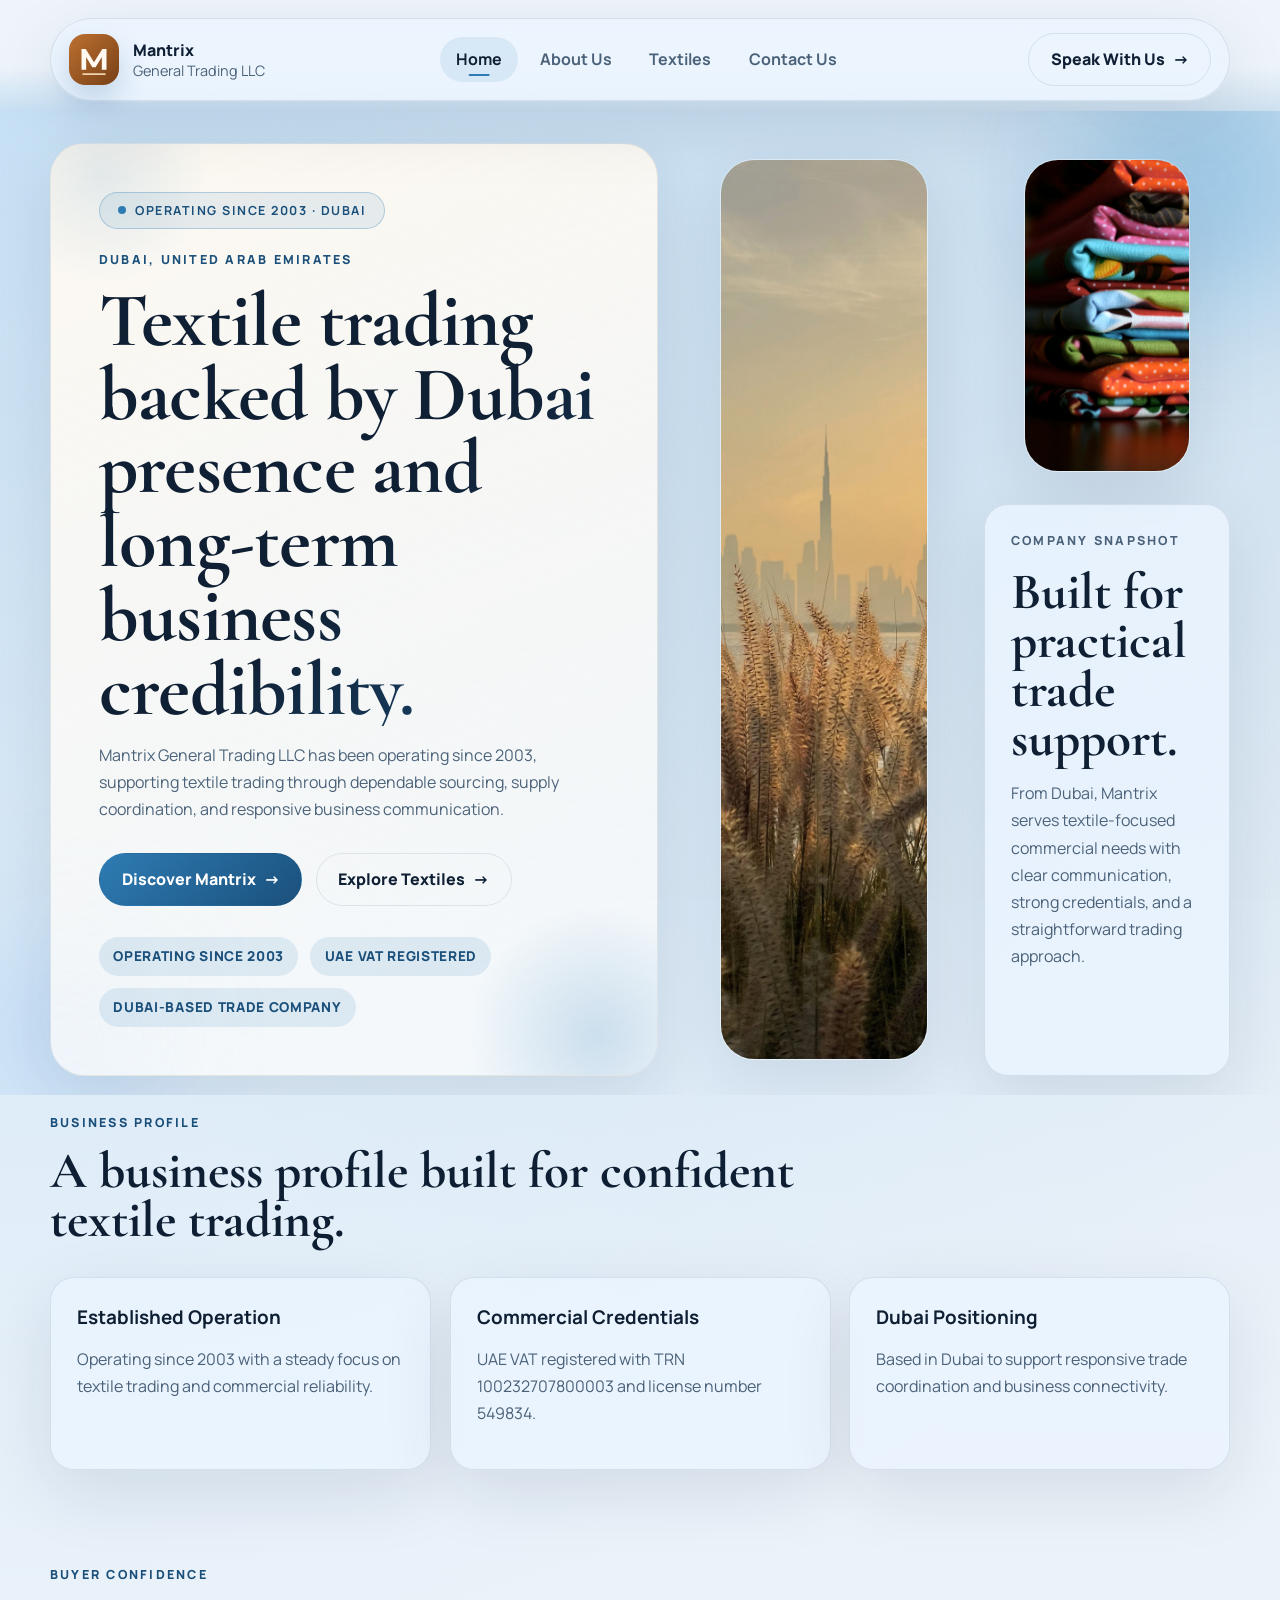
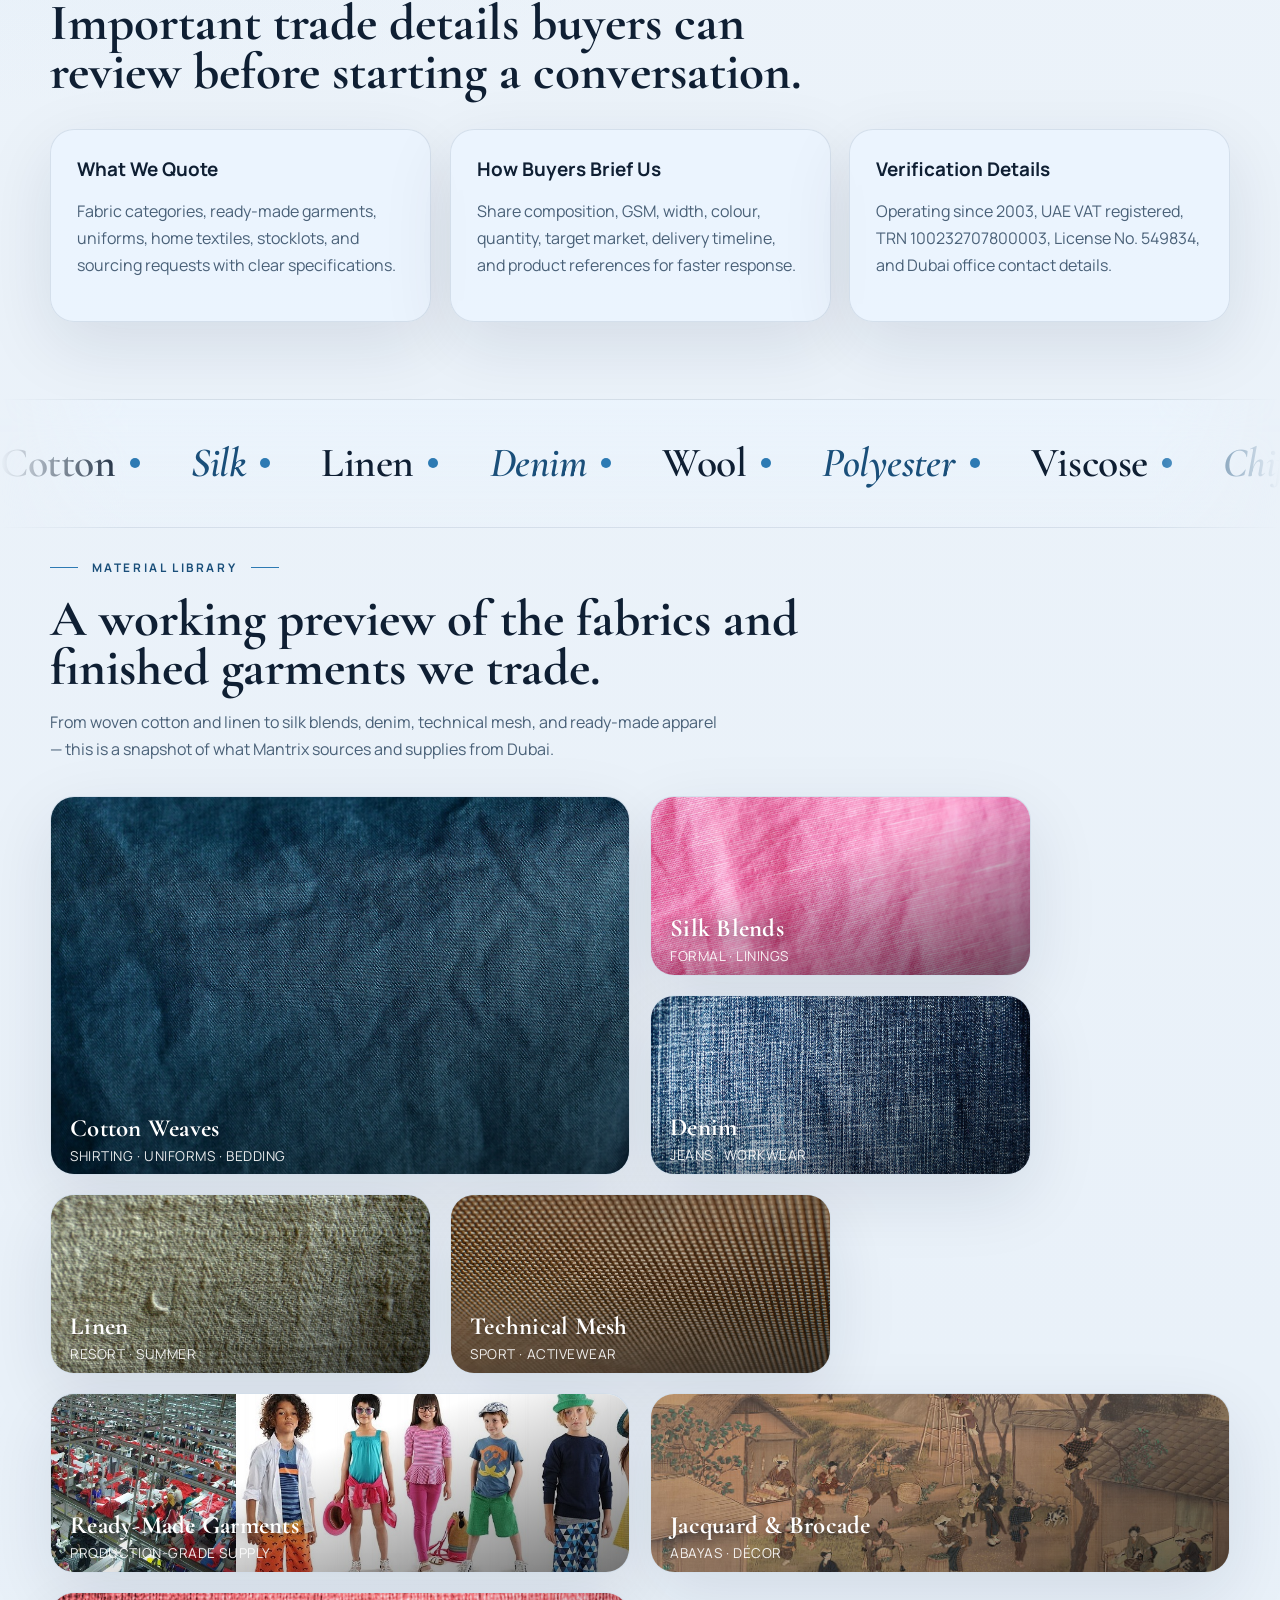
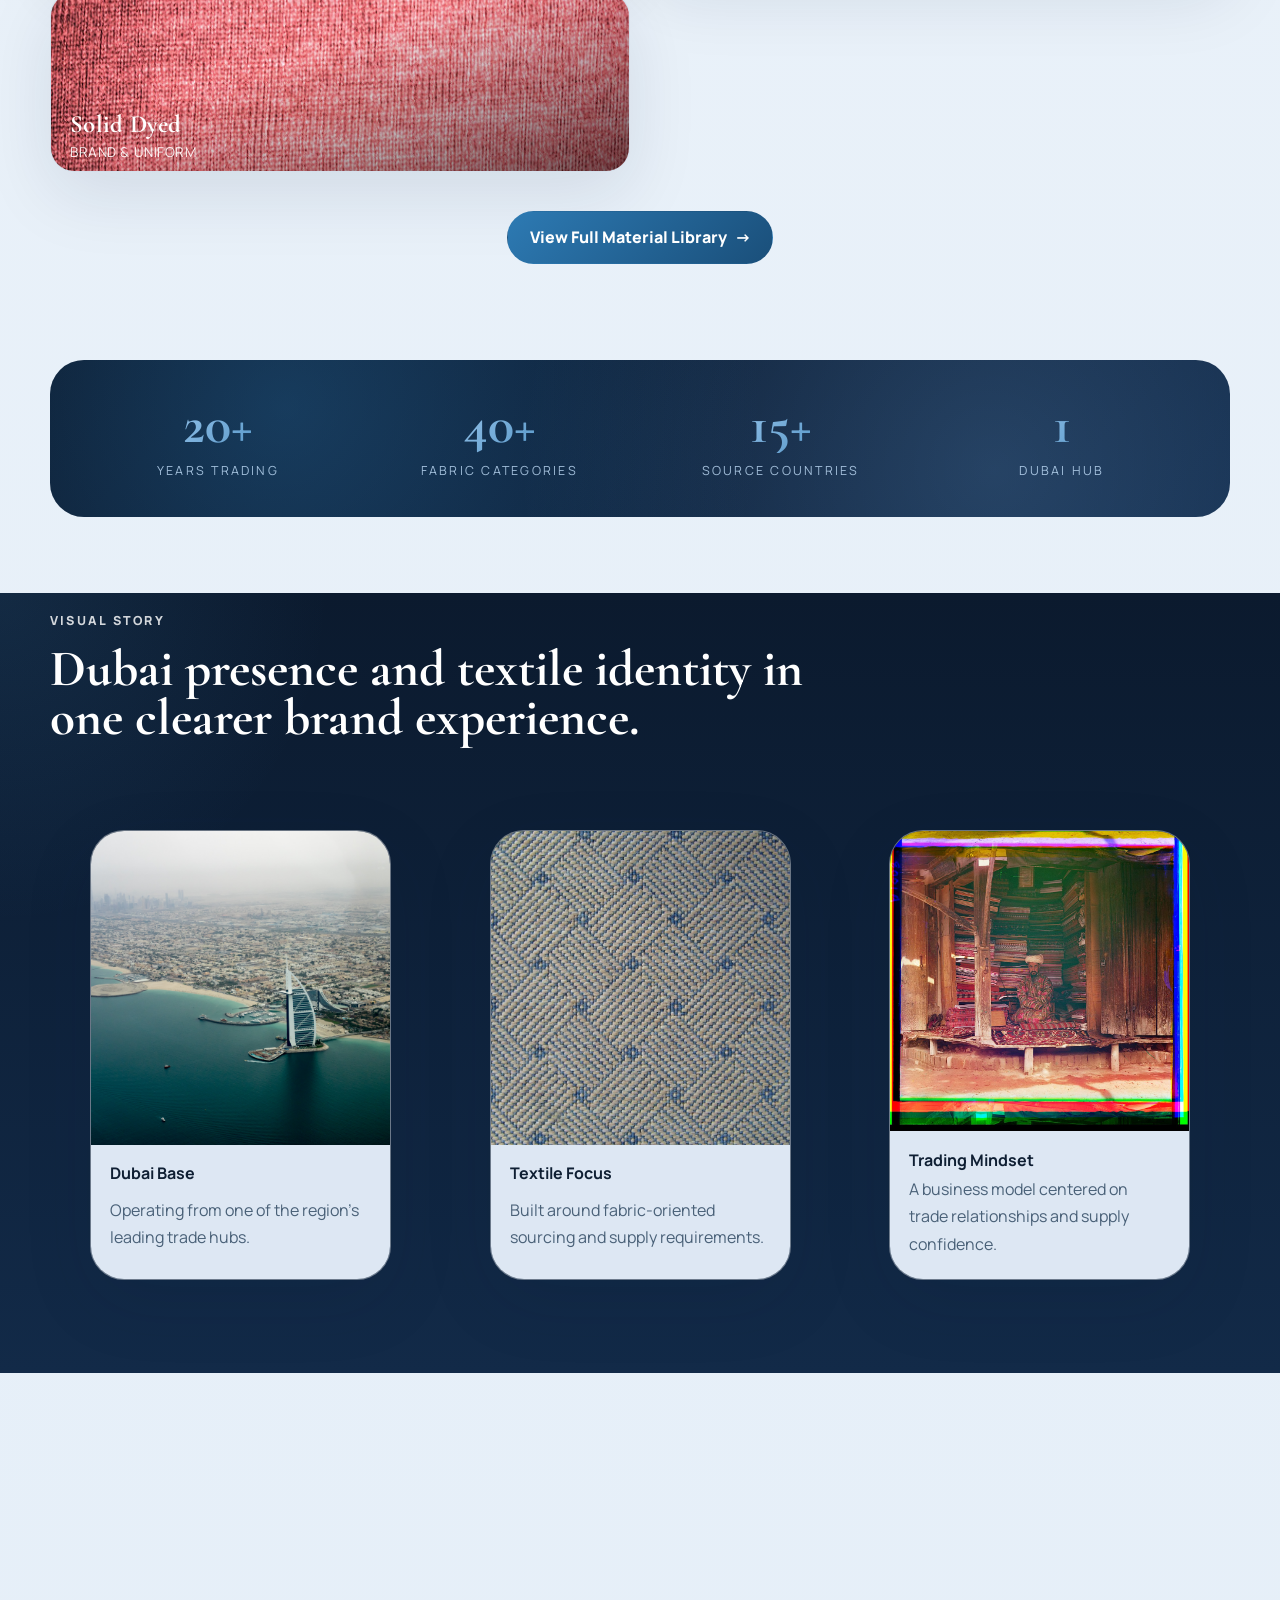
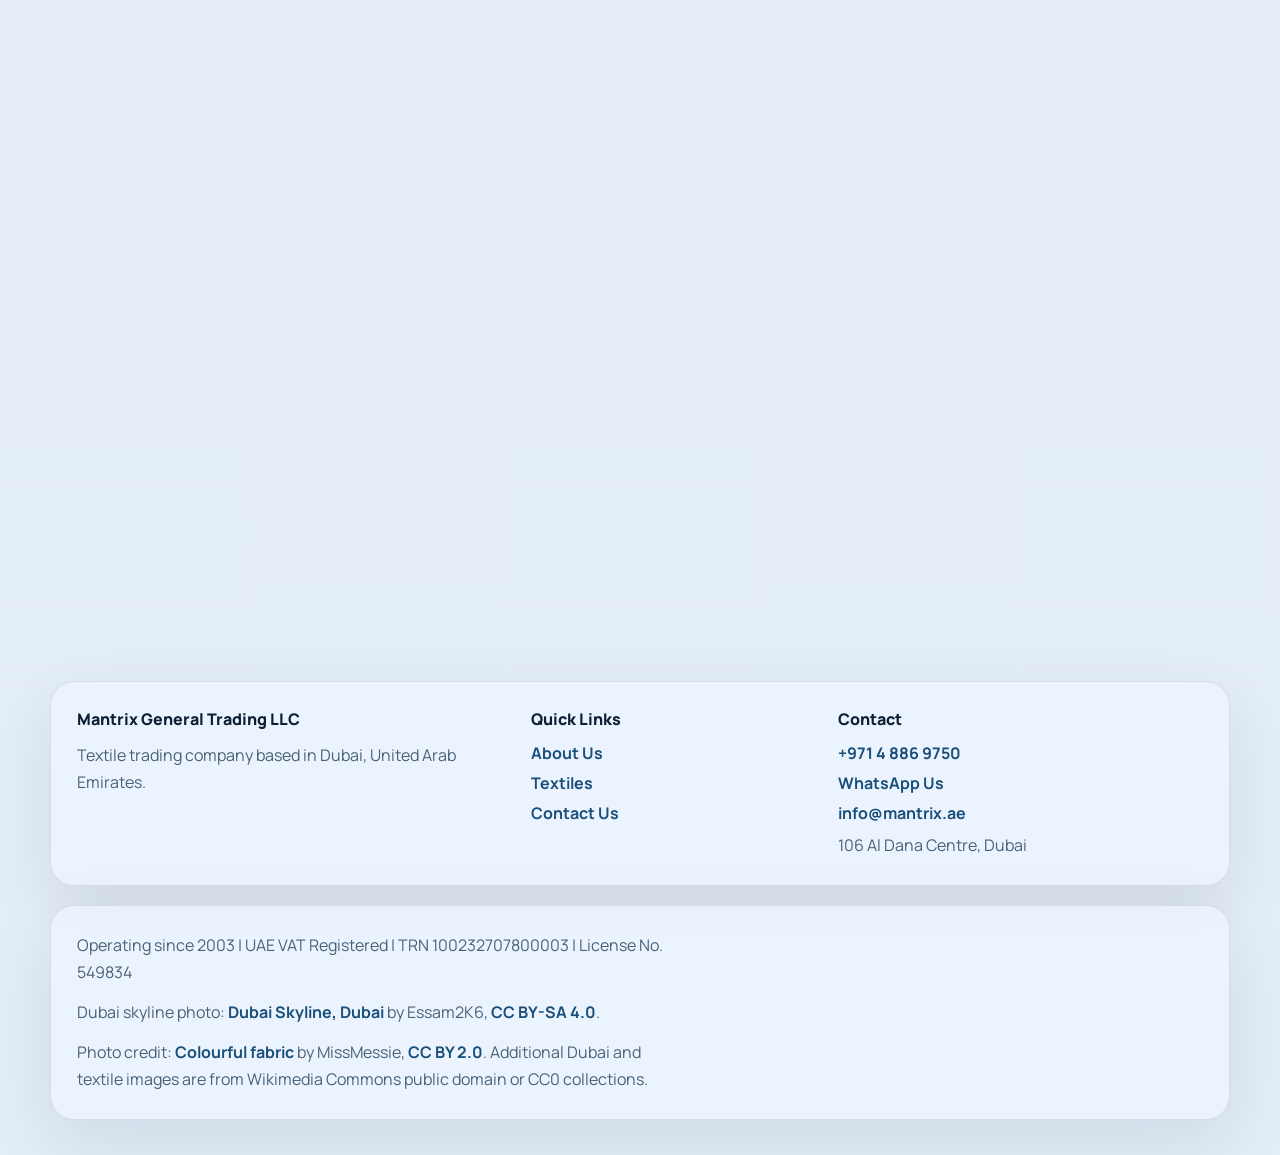
==== commit 88673b35: "Add buyer details and trust signals" ====
--- a/index.html
+++ b/index.html
@@ -144,6 +144,29 @@
       </div>
     </section>
 
+    <section class="section">
+      <div class="shell">
+        <div class="section-heading reveal">
+          <p class="eyebrow">Buyer Confidence</p>
+          <h2>Important trade details buyers can review before starting a conversation.</h2>
+        </div>
+        <div class="grid cards-3">
+          <article class="info-card reveal reveal-delay-1">
+            <h3>What We Quote</h3>
+            <p>Fabric categories, ready-made garments, uniforms, home textiles, stocklots, and sourcing requests with clear specifications.</p>
+          </article>
+          <article class="info-card reveal reveal-delay-2">
+            <h3>How Buyers Brief Us</h3>
+            <p>Share composition, GSM, width, colour, quantity, target market, delivery timeline, and product references for faster response.</p>
+          </article>
+          <article class="info-card reveal reveal-delay-3">
+            <h3>Verification Details</h3>
+            <p>Operating since 2003, UAE VAT registered, TRN 100232707800003, License No. 549834, and Dubai office contact details.</p>
+          </article>
+        </div>
+      </div>
+    </section>
+
     <section class="marquee" aria-hidden="true">
       <div class="marquee-track">
         <span class="marquee-item">Cotton</span>
--- a/styles.css
+++ b/styles.css
@@ -1,15 +1,15 @@
 :root {
-  --bg: #f4efe7;
-  --surface: rgba(255, 250, 244, 0.78);
-  --surface-dark: rgba(14, 31, 47, 0.72);
-  --ink: #172230;
-  --ink-soft: #55606e;
-  --line: rgba(23, 34, 48, 0.11);
-  --accent: #b46628;
-  --accent-deep: #7b4316;
+  --bg: #eef4fa;
+  --surface: rgba(235, 245, 255, 0.82);
+  --surface-dark: rgba(10, 24, 48, 0.78);
+  --ink: #0f1f33;
+  --ink-soft: #4a6178;
+  --line: rgba(15, 40, 75, 0.1);
+  --accent: #2d7ab3;
+  --accent-deep: #1a4f7a;
   --white: #ffffff;
-  --shadow: 0 22px 70px rgba(26, 29, 41, 0.12);
-  --shadow-lg: 0 32px 90px rgba(26, 29, 41, 0.18);
+  --shadow: 0 22px 70px rgba(10, 30, 60, 0.1);
+  --shadow-lg: 0 32px 90px rgba(10, 30, 60, 0.16);
   --radius-xl: 34px;
   --radius-lg: 24px;
   --container: 1180px;
@@ -112,9 +112,9 @@
   color: var(--ink);
   font-family: "Manrope", sans-serif;
   background:
-    radial-gradient(circle at top left, rgba(234, 211, 183, 0.9), transparent 28%),
-    radial-gradient(circle at 85% 0%, rgba(180, 102, 40, 0.12), transparent 24%),
-    linear-gradient(180deg, #f8f3eb 0%, #f1ebe1 100%);
+    radial-gradient(circle at top left, rgba(183, 218, 245, 0.7), transparent 28%),
+    radial-gradient(circle at 85% 0%, rgba(45, 122, 179, 0.15), transparent 24%),
+    linear-gradient(180deg, #eef4fa 0%, #e4eef8 100%);
 }
 
 img {
@@ -137,7 +137,7 @@
   top: 0;
   z-index: 100;
   padding: 1.1rem 0 0.6rem;
-  background: linear-gradient(to bottom, rgba(248, 243, 235, 0.98) 60%, transparent 100%);
+  background: linear-gradient(to bottom, rgba(238, 244, 250, 0.98) 60%, transparent 100%);
   transition: padding 0.35s var(--ease-out-expo);
 }
 
@@ -146,7 +146,7 @@
 }
 
 .site-header.is-scrolled .nav-shell {
-  background: rgba(255, 250, 244, 0.94);
+  background: rgba(235, 245, 255, 0.94);
   box-shadow: 0 26px 70px rgba(26, 29, 41, 0.18);
 }
 
@@ -162,7 +162,7 @@
   padding: 0.9rem 1.1rem;
   border: 1px solid var(--line);
   border-radius: 999px;
-  background: rgba(255, 250, 244, 0.74);
+  background: rgba(235, 245, 255, 0.74);
   backdrop-filter: blur(18px);
   box-shadow: var(--shadow);
   width: 100%;
@@ -178,7 +178,7 @@
   width: 3.15rem;
   height: 3.15rem;
   border-radius: 1rem;
-  box-shadow: 0 14px 28px rgba(125, 68, 24, 0.2);
+  box-shadow: 0 14px 28px rgba(24, 80, 140, 0.2);
 }
 
 .brand-name,
@@ -230,7 +230,7 @@
 
 .nav-link:hover,
 .nav-link.is-active {
-  background: rgba(180, 102, 40, 0.1);
+  background: rgba(45, 122, 179, 0.1);
   color: var(--ink);
 }
 
@@ -284,7 +284,7 @@
 
 .button:hover {
   transform: translateY(-3px);
-  box-shadow: 0 20px 40px rgba(180, 102, 40, 0.35);
+  box-shadow: 0 20px 40px rgba(45, 122, 179, 0.35);
 }
 
 .button-outline,
@@ -296,7 +296,7 @@
 
 .button-outline:hover,
 .button-ghost:hover {
-  background: rgba(180, 102, 40, 0.08);
+  background: rgba(45, 122, 179, 0.08);
   border-color: var(--accent);
   box-shadow: 0 20px 40px rgba(26, 29, 41, 0.1);
 }
@@ -352,7 +352,7 @@
   right: -70px;
   bottom: -90px;
   border-radius: 50%;
-  background: radial-gradient(circle, rgba(180, 102, 40, 0.2), transparent 70%);
+  background: radial-gradient(circle, rgba(45, 122, 179, 0.2), transparent 70%);
   animation: orbFloat 14s ease-in-out infinite;
   pointer-events: none;
 }
@@ -366,7 +366,7 @@
   top: -80px;
   left: -60px;
   border-radius: 50%;
-  background: radial-gradient(circle, rgba(180, 102, 40, 0.12), transparent 70%);
+  background: radial-gradient(circle, rgba(45, 122, 179, 0.12), transparent 70%);
   animation: orbFloat 18s ease-in-out infinite reverse;
   pointer-events: none;
 }
@@ -455,7 +455,7 @@
 .detail-card:hover {
   transform: translateY(-6px);
   box-shadow: var(--shadow-lg);
-  border-color: rgba(180, 102, 40, 0.35);
+  border-color: rgba(45, 122, 179, 0.35);
 }
 
 .info-card-dark:hover {
@@ -540,7 +540,7 @@
   align-items: center;
   padding: 0.65rem 0.9rem;
   border-radius: 999px;
-  background: rgba(180, 102, 40, 0.12);
+  background: rgba(45, 122, 179, 0.12);
   color: var(--accent-deep);
   font-size: 0.85rem;
   font-weight: 800;
@@ -550,9 +550,9 @@
 }
 
 .hero-points span:hover {
-  background: rgba(180, 102, 40, 0.22);
+  background: rgba(45, 122, 179, 0.22);
   transform: translateY(-2px);
-  box-shadow: 0 10px 20px rgba(180, 102, 40, 0.18);
+  box-shadow: 0 10px 20px rgba(45, 122, 179, 0.18);
 }
 
 .section {
@@ -561,8 +561,8 @@
 
 .section-dark {
   background:
-    radial-gradient(circle at top left, rgba(224, 176, 124, 0.15), transparent 22%),
-    linear-gradient(180deg, #102133 0%, #172b41 100%);
+    radial-gradient(circle at top left, rgba(80, 160, 220, 0.12), transparent 22%),
+    linear-gradient(180deg, #0b1a2e 0%, #122a48 100%);
   color: var(--white);
 }
 
@@ -659,7 +659,7 @@
   display: grid;
   gap: 0.35rem;
   padding: 1.1rem 1.2rem 1.3rem;
-  background: rgba(255, 250, 244, 0.93);
+  background: rgba(235, 245, 255, 0.93);
   color: var(--ink);
 }
 
@@ -672,7 +672,7 @@
   align-items: center;
   justify-content: space-between;
   gap: 1.2rem;
-  background: linear-gradient(135deg, #fff8ef, #f0ddc7, #fff8ef);
+  background: linear-gradient(135deg, #e8f2fc, #c4dbf3, #e8f2fc);
   background-size: 200% 200%;
   animation: gradientDrift 10s ease infinite;
 }
@@ -781,7 +781,7 @@
   padding: 1.6rem;
   border-radius: var(--radius-lg);
   border: 1px solid var(--line);
-  background: rgba(255, 250, 244, 0.76);
+  background: rgba(235, 245, 255, 0.76);
   box-shadow: var(--shadow);
 }
 
@@ -957,8 +957,8 @@
 }
 
 @keyframes pulseGlow {
-  0%, 100% { box-shadow: 0 0 0 0 rgba(180, 102, 40, 0.45); }
-  50%      { box-shadow: 0 0 0 18px rgba(180, 102, 40, 0); }
+  0%, 100% { box-shadow: 0 0 0 0 rgba(45, 122, 179, 0.45); }
+  50%      { box-shadow: 0 0 0 18px rgba(45, 122, 179, 0); }
 }
 
 /* ---------- 3D tilt cards ---------- */
@@ -1031,7 +1031,7 @@
 .bento-cell:hover {
   transform: translateY(-8px);
   box-shadow: var(--shadow-lg);
-  border-color: rgba(180, 102, 40, 0.5);
+  border-color: rgba(45, 122, 179, 0.5);
 }
 
 .bento-cell:hover img {
@@ -1098,7 +1098,7 @@
   padding: 2.4rem 0;
   border-top: 1px solid var(--line);
   border-bottom: 1px solid var(--line);
-  background: linear-gradient(180deg, rgba(255,250,244,0.6), rgba(255,250,244,0.2));
+  background: linear-gradient(180deg, rgba(235,245,255,0.6), rgba(235,245,255,0.2));
   mask-image: linear-gradient(90deg, transparent, #000 10%, #000 90%, transparent);
   -webkit-mask-image: linear-gradient(90deg, transparent, #000 10%, #000 90%, transparent);
 }
@@ -1161,7 +1161,7 @@
   transition: transform 0.7s var(--ease-out-expo), box-shadow 0.7s var(--ease-out-expo);
   box-shadow: var(--shadow);
   cursor: pointer;
-  background: #1c1208;
+  background: #0b1a2e;
 }
 
 .swatch img {
@@ -1213,7 +1213,7 @@
   right: 1.3rem;
   bottom: 1.3rem;
   z-index: 3;
-  color: #fff8ef;
+  color: #edf4ff;
   transform: translateZ(30px);
 }
 
@@ -1283,7 +1283,7 @@
 
 .garment-row:hover {
   transform: translateX(8px);
-  border-color: rgba(180, 102, 40, 0.55);
+  border-color: rgba(45, 122, 179, 0.55);
   box-shadow: var(--shadow-lg);
 }
 
@@ -1386,7 +1386,7 @@
   gap: 1.4rem;
   padding: 2.4rem;
   border-radius: var(--radius-xl);
-  background: linear-gradient(135deg, #1a1108 0%, #2c1c0e 50%, #3a2410 100%);
+  background: linear-gradient(135deg, #0a1628 0%, #112a4a 50%, #1a3d6a 100%);
   background-size: 200% 200%;
   animation: gradientDrift 14s ease infinite;
   color: #fff;
@@ -1399,8 +1399,8 @@
   position: absolute;
   inset: 0;
   background:
-    radial-gradient(circle at 20% 30%, rgba(180, 102, 40, 0.35), transparent 50%),
-    radial-gradient(circle at 80% 70%, rgba(255, 200, 140, 0.18), transparent 50%);
+    radial-gradient(circle at 20% 30%, rgba(45, 122, 179, 0.35), transparent 50%),
+    radial-gradient(circle at 80% 70%, rgba(140, 200, 255, 0.18), transparent 50%);
   pointer-events: none;
 }
 
@@ -1414,7 +1414,7 @@
   font-family: "Cormorant Garamond", serif;
   font-size: 3.4rem;
   font-weight: 700;
-  background: linear-gradient(135deg, #ffd9a8, #b46628);
+  background: linear-gradient(135deg, #c0e0ff, #2d7ab3);
   -webkit-background-clip: text;
   background-clip: text;
   color: transparent;
@@ -1427,7 +1427,7 @@
   font-size: 0.78rem;
   letter-spacing: 0.18em;
   text-transform: uppercase;
-  color: rgba(255, 240, 220, 0.75);
+  color: rgba(200, 228, 255, 0.78);
 }
 
 /* ---------- Floating orbs decoration ---------- */
@@ -1443,7 +1443,7 @@
 .orb-1 {
   width: 380px;
   height: 380px;
-  background: radial-gradient(circle, #d68a4a, transparent 70%);
+  background: radial-gradient(circle, #4a9ed6, transparent 70%);
   top: -120px;
   right: -120px;
   animation: floatYSlow 9s ease-in-out infinite;
@@ -1452,7 +1452,7 @@
 .orb-2 {
   width: 320px;
   height: 320px;
-  background: radial-gradient(circle, #f3c79b, transparent 70%);
+  background: radial-gradient(circle, #9bc7f3, transparent 70%);
   bottom: -100px;
   left: -100px;
   animation: floatYSlow 11s ease-in-out infinite reverse;
@@ -1519,7 +1519,7 @@
   font-family: "Cormorant Garamond", serif;
   font-size: 1.3rem;
   font-weight: 700;
-  box-shadow: 0 12px 30px rgba(180, 102, 40, 0.35);
+  box-shadow: 0 12px 30px rgba(45, 122, 179, 0.35);
   z-index: 1;
 }
 
@@ -1545,8 +1545,8 @@
   gap: 0.6rem;
   padding: 0.55rem 1.1rem;
   border-radius: 999px;
-  background: rgba(180, 102, 40, 0.1);
-  border: 1px solid rgba(180, 102, 40, 0.3);
+  background: rgba(45, 122, 179, 0.1);
+  border: 1px solid rgba(45, 122, 179, 0.3);
   font-size: 0.78rem;
   letter-spacing: 0.12em;
   text-transform: uppercase;
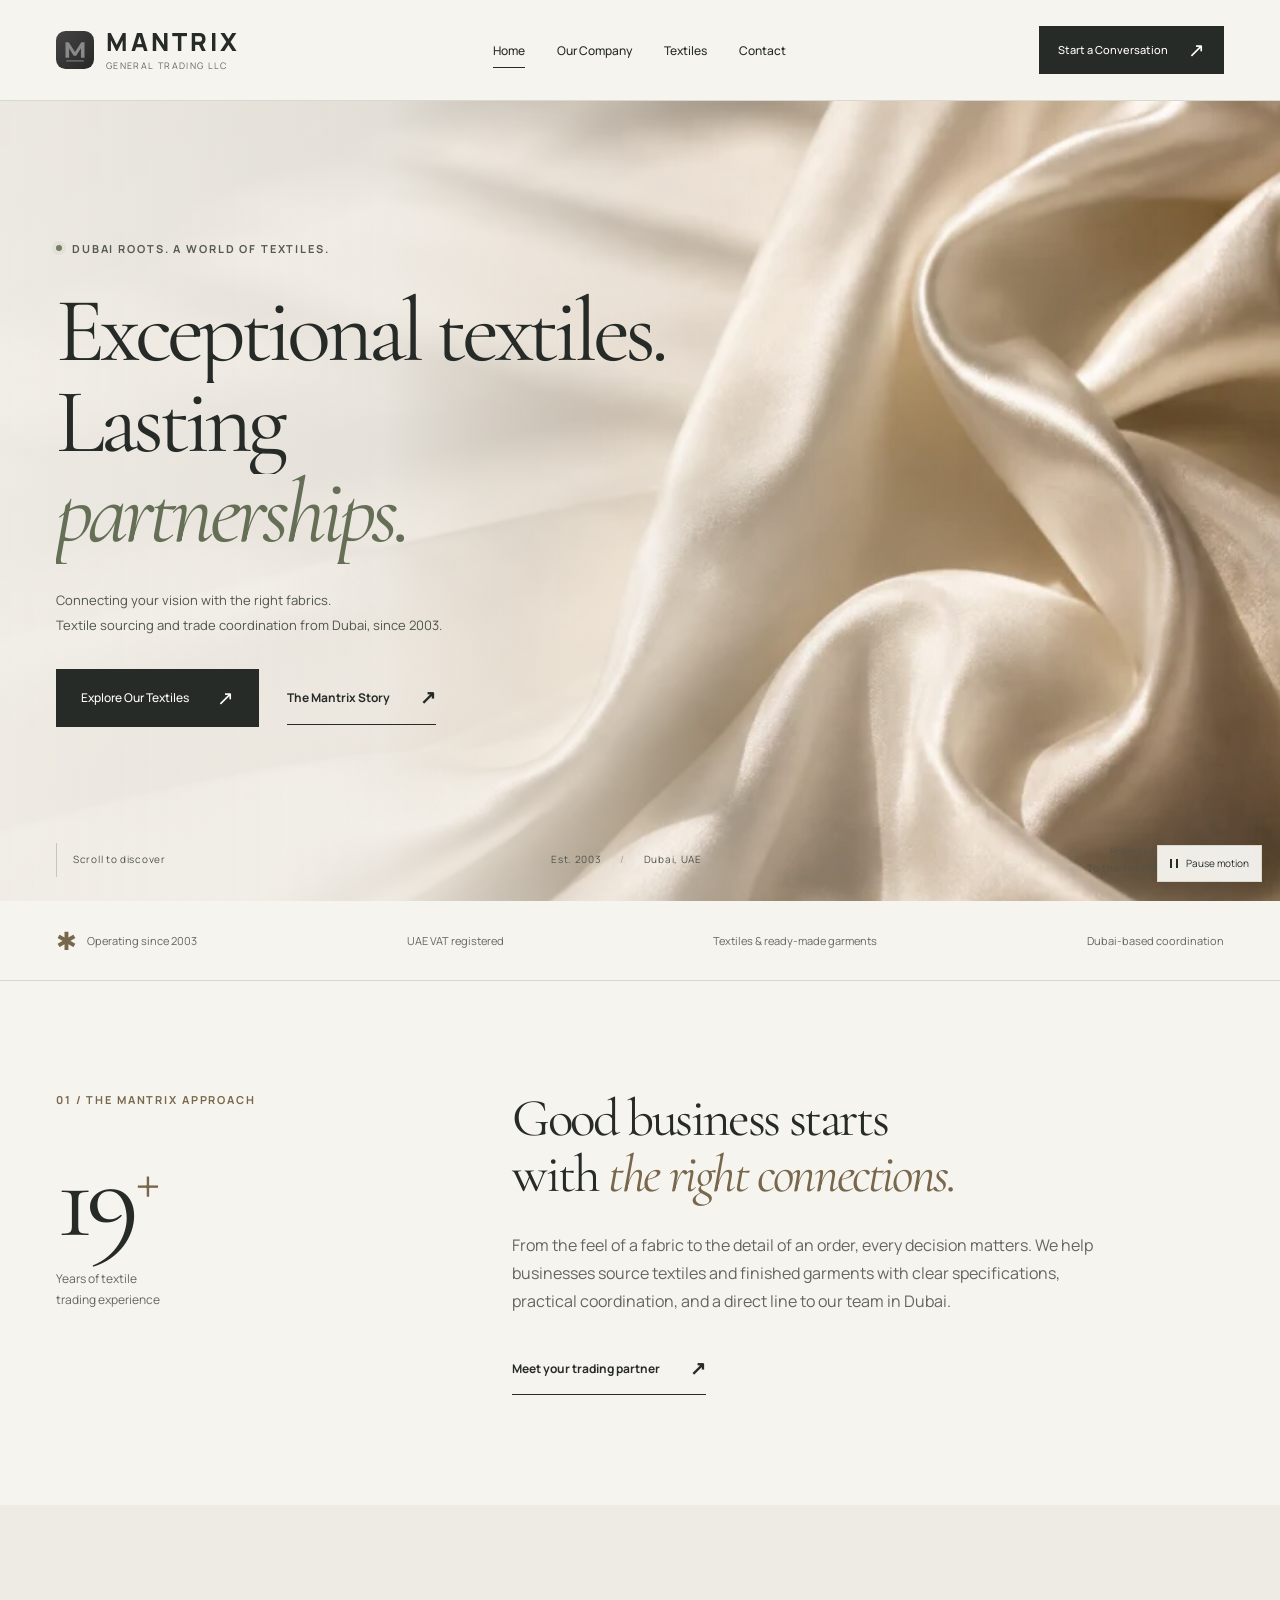
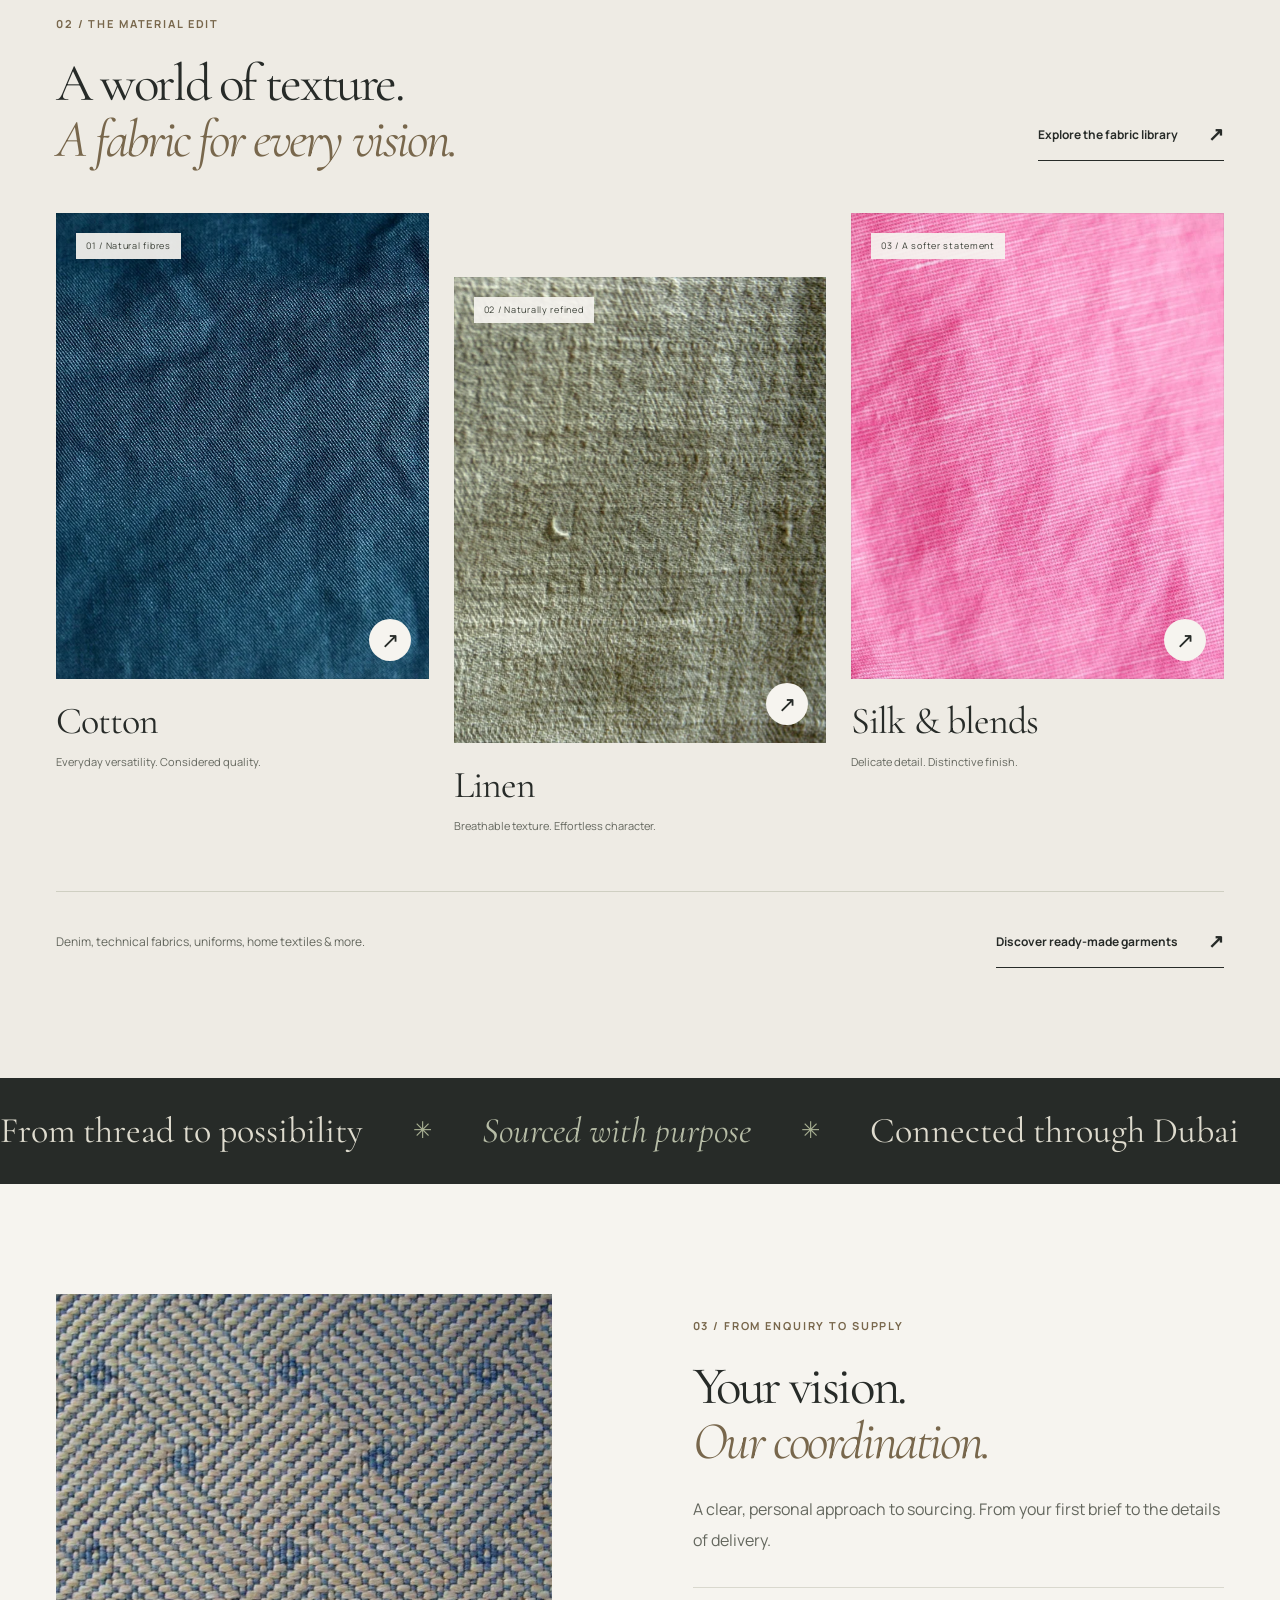
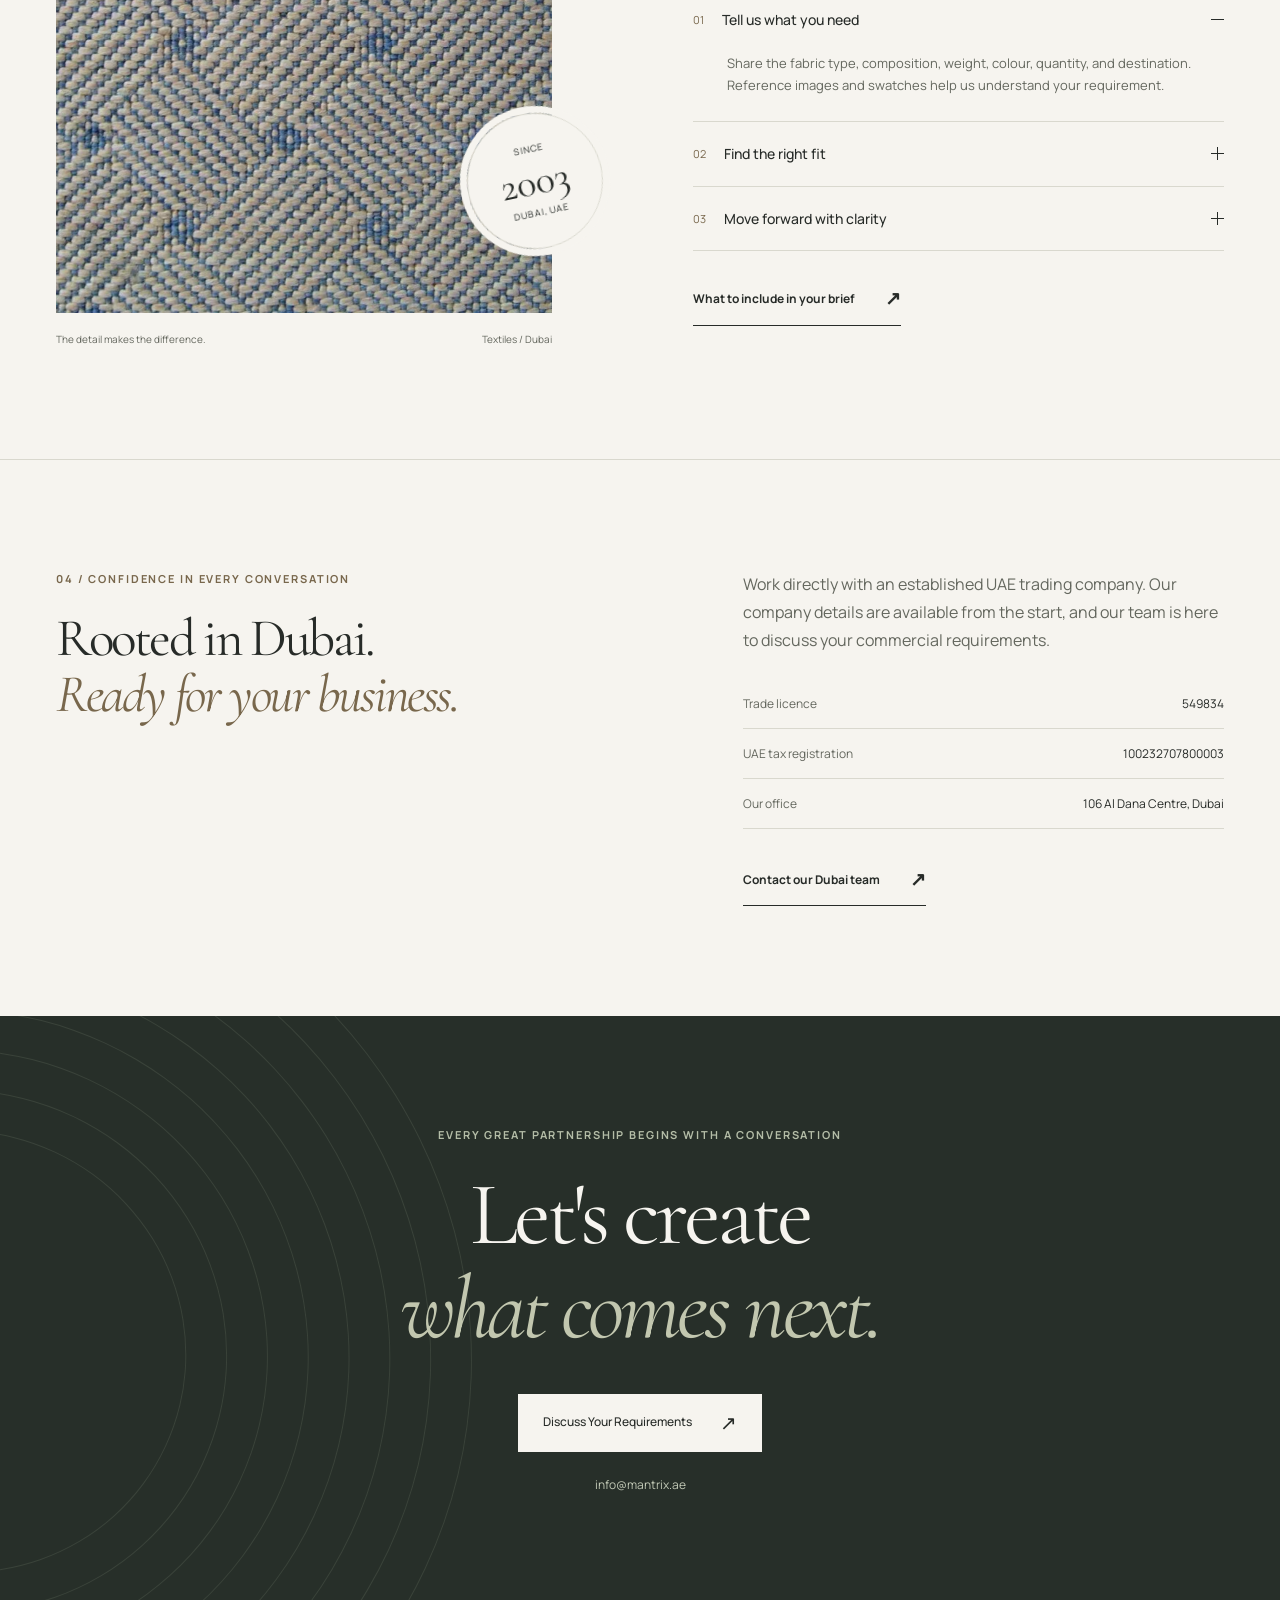
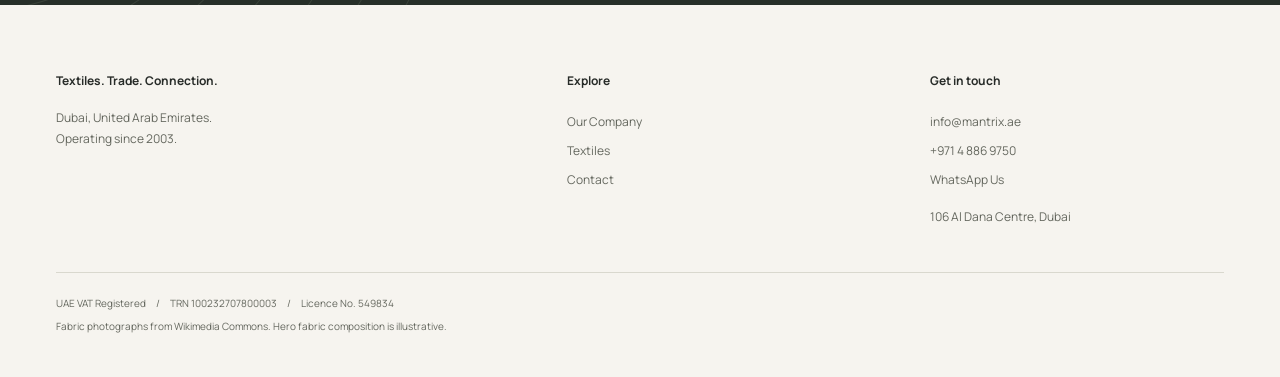
==== commit e1717522: "Redesign Mantrix with an editorial textile landing page and refined motion" ====
--- a/index.html
+++ b/index.html
@@ -24,9 +24,9 @@
 
   <link rel="preconnect" href="https://fonts.googleapis.com">
   <link rel="preconnect" href="https://fonts.gstatic.com" crossorigin>
-  <link href="https://fonts.googleapis.com/css2?family=Manrope:wght@400;500;700;800&family=Cormorant+Garamond:wght@600;700&display=swap" rel="stylesheet">
-  <link rel="stylesheet" href="styles.css">
-  <script src="script.js" defer></script>
+  <link href="https://fonts.googleapis.com/css2?family=Manrope:wght@400;500;700;800&family=Cormorant+Garamond:ital,wght@0,400;0,500;0,600;1,400;1,500&display=swap" rel="stylesheet">
+  <link rel="stylesheet" href="styles.css?v=20260907">
+  <script src="script.js?v=20260907" defer></script>
 
   <!-- Structured Data -->
   <script type="application/ld+json">
@@ -51,350 +51,204 @@
   }
   </script>
 </head>
-<body>
+<body class="home-page">
   <a class="skip-link" href="#main">Skip to content</a>
-  <div class="scroll-progress"></div>
+  <div class="scroll-progress" aria-hidden="true"></div>
 
   <header class="site-header">
-    <div class="shell">
-      <div class="nav-shell">
-        <a class="brand" href="index.html">
-          <img class="brand-logo" src="logo.svg" alt="Mantrix logo" width="50" height="50">
-          <div>
-            <p class="brand-name">Mantrix</p>
-            <p class="brand-subtitle">General Trading LLC</p>
-          </div>
-        </a>
-        <nav class="nav-links" aria-label="Primary navigation">
-          <a class="nav-link is-active" href="index.html">Home</a>
-          <a class="nav-link" href="about.html">About Us</a>
-          <a class="nav-link" href="textiles.html">Textiles</a>
-          <a class="nav-link" href="contact.html">Contact Us</a>
-        </nav>
-        <a class="button button-outline" href="contact.html">Speak With Us</a>
-      </div>
+    <div class="shell nav-shell">
+      <a class="brand" href="index.html" aria-label="Mantrix home">
+        <img class="brand-logo" src="logo.svg" alt="" width="50" height="50">
+        <div>
+          <p class="brand-name">Mantrix</p>
+          <p class="brand-subtitle">General Trading LLC</p>
+        </div>
+      </a>
+      <button class="menu-toggle" type="button" aria-expanded="false" aria-controls="primary-nav">
+        <span>Menu</span><span class="menu-icon" aria-hidden="true"></span>
+      </button>
+      <nav class="nav-links" id="primary-nav" aria-label="Primary navigation">
+        <a class="nav-link is-active" href="index.html" aria-current="page">Home</a>
+        <a class="nav-link" href="about.html">Our Company</a>
+        <a class="nav-link" href="textiles.html">Textiles</a>
+        <a class="nav-link" href="contact.html">Contact</a>
+      </nav>
+      <a class="button nav-cta" href="contact.html">Start a Conversation</a>
     </div>
   </header>
 
   <main id="main">
-    <section class="hero-home" style="position:relative;overflow:hidden;">
-      <div class="orb orb-1"></div>
-      <div class="orb orb-2"></div>
-      <div class="shell hero-grid" style="position:relative;z-index:1;">
-        <div class="hero-copy reveal">
-          <span class="hero-badge reveal reveal-delay-1">Operating Since 2003 · Dubai</span>
-          <p class="eyebrow reveal reveal-delay-1">Dubai, United Arab Emirates</p>
-          <h1 class="reveal reveal-delay-1">Textile trading backed by Dubai presence and long-term business credibility.</h1>
-          <p class="lead reveal reveal-delay-2">
-            Mantrix General Trading LLC has been operating since 2003, supporting textile trading through dependable
-            sourcing, supply coordination, and responsive business communication.
-          </p>
-          <div class="hero-actions reveal reveal-delay-3">
-            <a class="button" href="about.html">Discover Mantrix</a>
-            <a class="button button-ghost" href="textiles.html">Explore Textiles</a>
+    <section class="landing-hero" aria-labelledby="hero-title">
+      <div class="hero-art" aria-hidden="true">
+        <picture>
+          <source media="(max-width: 700px)" srcset="images/ivory-drape-mobile.webp">
+          <img src="images/ivory-drape.webp" alt="" width="1536" height="1024" fetchpriority="high">
+        </picture>
+      </div>
+      <div class="shell hero-content">
+        <p class="eyebrow hero-kicker"><span class="status-dot" aria-hidden="true"></span> Dubai roots. A world of textiles.</p>
+        <h1 id="hero-title" class="hero-title">
+          <span class="line-mask"><span>Exceptional textiles.</span></span>
+          <span class="line-mask"><span>Lasting</span></span>
+          <span class="line-mask"><em>partnerships.</em></span>
+        </h1>
+        <p class="hero-description">Connecting your vision with the right fabrics.<br>Textile sourcing and trade coordination from Dubai, since 2003.</p>
+        <div class="hero-actions hero-enter">
+          <a class="button" href="textiles.html">Explore Our Textiles</a>
+          <a class="text-link" href="about.html">The Mantrix Story <span aria-hidden="true">&#8599;</span></a>
+        </div>
+      </div>
+      <div class="shell hero-foot">
+        <a class="scroll-cue" href="#introduction"><span class="scroll-cue-line" aria-hidden="true"></span>Scroll to discover</a>
+        <span>Est. 2003 <span class="foot-divider">/</span> Dubai, UAE</span>
+        <span class="hero-note">From the first thread.<br>To the finished possibility.</span>
+      </div>
+    </section>
+
+    <section class="credentials-band" aria-label="Company credentials">
+      <div class="shell credentials-inner">
+        <span><span class="small-star" aria-hidden="true">&#10033;</span> Operating since 2003</span>
+        <span>UAE VAT registered</span>
+        <span>Textiles &amp; ready-made garments</span>
+        <span>Dubai-based coordination</span>
+      </div>
+    </section>
+
+    <section class="section introduction" id="introduction">
+      <div class="shell intro-grid">
+        <div class="reveal">
+          <p class="eyebrow section-label">01 / The Mantrix approach</p>
+          <div class="heritage-number"><span data-count="20">20</span><span>+</span></div>
+          <p class="heritage-label">Years of textile<br>trading experience</p>
+        </div>
+        <div class="intro-copy reveal reveal-delay-1">
+          <h2>Good business starts <br>with <em>the right connections.</em></h2>
+          <p>From the feel of a fabric to the detail of an order, every decision matters. We help businesses source textiles and finished garments with clear specifications, practical coordination, and a direct line to our team in Dubai.</p>
+          <a class="text-link" href="about.html">Meet your trading partner <span aria-hidden="true">&#8599;</span></a>
+        </div>
+      </div>
+    </section>
+
+    <section class="section collection-section" id="collection">
+      <div class="shell">
+        <div class="section-heading heading-row reveal">
+          <div>
+            <p class="eyebrow">02 / The material edit</p>
+            <h2>A world of texture.<br><em>A fabric for every vision.</em></h2>
           </div>
-          <div class="hero-points reveal reveal-delay-4">
-            <span>Operating Since 2003</span>
-            <span>UAE VAT Registered</span>
-            <span>Dubai-Based Trade Company</span>
+          <a class="text-link" href="textiles.html#fabrics">Explore the fabric library <span aria-hidden="true">&#8599;</span></a>
+        </div>
+        <div class="material-grid">
+          <a class="material-card reveal" href="textiles.html#cotton">
+            <div class="material-image" data-depth>
+              <img src="images/cotton-blue.webp" alt="Close-up of a fine blue cotton weave" width="900" height="900" loading="lazy">
+              <span class="material-index">01 / Natural fibres</span>
+              <span class="round-arrow" aria-hidden="true">&#8599;</span>
+            </div>
+            <div class="material-caption"><h3>Cotton</h3><p>Everyday versatility. Considered quality.</p></div>
+          </a>
+          <a class="material-card reveal reveal-delay-1" href="textiles.html#linen">
+            <div class="material-image" data-depth>
+              <img src="images/linen-natural.webp" alt="The natural open weave of linen fabric" width="900" height="900" loading="lazy">
+              <span class="material-index">02 / Naturally refined</span>
+              <span class="round-arrow" aria-hidden="true">&#8599;</span>
+            </div>
+            <div class="material-caption"><h3>Linen</h3><p>Breathable texture. Effortless character.</p></div>
+          </a>
+          <a class="material-card reveal reveal-delay-2" href="textiles.html#silk">
+            <div class="material-image" data-depth>
+              <img src="images/silk-pink.webp" alt="Close-up of a delicate pink silk-blend fabric" width="900" height="900" loading="lazy">
+              <span class="material-index">03 / A softer statement</span>
+              <span class="round-arrow" aria-hidden="true">&#8599;</span>
+            </div>
+            <div class="material-caption"><h3>Silk &amp; blends</h3><p>Delicate detail. Distinctive finish.</p></div>
+          </a>
+        </div>
+        <div class="collection-bottom reveal">
+          <p>Denim, technical fabrics, uniforms, home textiles &amp; more.</p>
+          <a class="text-link" href="textiles.html#garments">Discover ready-made garments <span aria-hidden="true">&#8599;</span></a>
+        </div>
+      </div>
+    </section>
+
+    <div class="marquee" aria-hidden="true">
+      <div class="marquee-track">
+        <span class="marquee-item">From thread to possibility</span>
+        <span class="marquee-item"><em>Sourced with purpose</em></span>
+        <span class="marquee-item">Connected through Dubai</span>
+        <span class="marquee-item"><em>Built on relationships</em></span>
+      </div>
+    </div>
+
+    <section class="section process-section">
+      <div class="shell process-grid">
+        <figure class="process-visual reveal">
+          <div class="process-image" data-depth>
+            <img src="images/cloth-texture.webp" alt="Close-up of an intricate blue and ivory woven textile" width="1200" height="900" loading="lazy">
           </div>
-        </div>
-
-        <div class="hero-visual reveal reveal-delay-2">
-          <figure class="photo-card photo-tall">
-            <img src="images/dubai-skyline.jpg" alt="Dubai skyline" width="2268" height="4032">
-          </figure>
-          <div class="visual-stack">
-            <figure class="photo-card photo-short">
-              <img src="images/colourful-fabric.jpg" alt="Colourful textile fabric" width="1944" height="1296" loading="lazy">
-            </figure>
-            <article class="detail-card">
-              <p class="eyebrow">Company Snapshot</p>
-              <h2>Built for practical trade support.</h2>
-              <p>
-                From Dubai, Mantrix serves textile-focused commercial needs with clear communication, strong credentials,
-                and a straightforward trading approach.
-              </p>
-            </article>
+          <figcaption><span>The detail makes the difference.</span><span>Textiles / Dubai</span></figcaption>
+          <div class="process-stamp" aria-hidden="true"><span>Since</span><strong>2003</strong><span>Dubai, UAE</span></div>
+        </figure>
+        <div class="process-copy reveal reveal-delay-1">
+          <p class="eyebrow">03 / From enquiry to supply</p>
+          <h2>Your vision.<br><em>Our coordination.</em></h2>
+          <p class="lead">A clear, personal approach to sourcing. From your first brief to the details of delivery.</p>
+          <div class="process-steps">
+            <details class="process-step" name="sourcing" open>
+              <summary><span class="step-number">01</span><h3>Tell us what you need</h3><span class="step-icon" aria-hidden="true"></span></summary>
+              <div class="step-content"><p>Share the fabric type, composition, weight, colour, quantity, and destination. Reference images and swatches help us understand your requirement.</p></div>
+            </details>
+            <details class="process-step" name="sourcing">
+              <summary><span class="step-number">02</span><h3>Find the right fit</h3><span class="step-icon" aria-hidden="true"></span></summary>
+              <div class="step-content"><p>We discuss suitable sourcing options, coordinate samples where available, and clarify specifications, pricing, and lead times before an order is confirmed.</p></div>
+            </details>
+            <details class="process-step" name="sourcing">
+              <summary><span class="step-number">03</span><h3>Move forward with clarity</h3><span class="step-icon" aria-hidden="true"></span></summary>
+              <div class="step-content"><p>Agree the commercial terms in writing. Our Dubai team coordinates supply updates, order documents, and logistics discussions throughout the process.</p></div>
+            </details>
           </div>
-        </div>
-      </div>
-    </section>
-
-    <section class="section">
-      <div class="shell">
-        <div class="section-heading reveal">
-          <p class="eyebrow">Business Profile</p>
-          <h2>A business profile built for confident textile trading.</h2>
-        </div>
-        <div class="grid cards-3">
-          <article class="info-card reveal reveal-delay-1">
-            <h3>Established Operation</h3>
-            <p>Operating since 2003 with a steady focus on textile trading and commercial reliability.</p>
-          </article>
-          <article class="info-card reveal reveal-delay-2">
-            <h3>Commercial Credentials</h3>
-            <p>UAE VAT registered with TRN 100232707800003 and license number 549834.</p>
-          </article>
-          <article class="info-card reveal reveal-delay-3">
-            <h3>Dubai Positioning</h3>
-            <p>Based in Dubai to support responsive trade coordination and business connectivity.</p>
-          </article>
-        </div>
-      </div>
-    </section>
-
-    <section class="section">
-      <div class="shell">
-        <div class="section-heading reveal">
-          <p class="eyebrow">Buyer Confidence</p>
-          <h2>Important trade details buyers can review before starting a conversation.</h2>
-        </div>
-        <div class="grid cards-3">
-          <article class="info-card reveal reveal-delay-1">
-            <h3>What We Quote</h3>
-            <p>Fabric categories, ready-made garments, uniforms, home textiles, stocklots, and sourcing requests with clear specifications.</p>
-          </article>
-          <article class="info-card reveal reveal-delay-2">
-            <h3>How Buyers Brief Us</h3>
-            <p>Share composition, GSM, width, colour, quantity, target market, delivery timeline, and product references for faster response.</p>
-          </article>
-          <article class="info-card reveal reveal-delay-3">
-            <h3>Verification Details</h3>
-            <p>Operating since 2003, UAE VAT registered, TRN 100232707800003, License No. 549834, and Dubai office contact details.</p>
-          </article>
-        </div>
-      </div>
-    </section>
-
-    <section class="marquee" aria-hidden="true">
-      <div class="marquee-track">
-        <span class="marquee-item">Cotton</span>
-        <span class="marquee-item">Silk</span>
-        <span class="marquee-item">Linen</span>
-        <span class="marquee-item">Denim</span>
-        <span class="marquee-item">Wool</span>
-        <span class="marquee-item">Polyester</span>
-        <span class="marquee-item">Viscose</span>
-        <span class="marquee-item">Chiffon</span>
-        <span class="marquee-item">Satin</span>
-        <span class="marquee-item">Velvet</span>
-        <span class="marquee-item">Jacquard</span>
-        <span class="marquee-item">Knitwear</span>
-      </div>
-    </section>
-
-    <section class="section">
-      <div class="shell">
-        <div class="section-heading reveal">
-          <p class="ribbon-heading">Material Library</p>
-          <h2>A working preview of the fabrics and finished garments we trade.</h2>
-          <p class="lead" style="max-width:680px;margin-top:0.8rem;">
-            From woven cotton and linen to silk blends, denim, technical mesh, and ready-made apparel — this is a snapshot
-            of what Mantrix sources and supplies from Dubai.
-          </p>
-        </div>
-        <div class="bento">
-          <div class="bento-cell bento-3x2 reveal reveal-delay-1">
-            <img src="images/cotton-blue.jpg" alt="Blue cotton fabric texture close up" loading="lazy" width="1280" height="853">
-            <div class="bento-caption">
-              <strong>Cotton Weaves</strong>
-              <span>Shirting · Uniforms · Bedding</span>
-            </div>
-          </div>
-          <div class="bento-cell bento-1x1 reveal reveal-delay-2">
-            <img src="images/silk-pink.jpg" alt="Pink silk cotton blend" loading="lazy" width="1280" height="853">
-            <div class="bento-caption">
-              <strong>Silk Blends</strong>
-              <span>Formal · Linings</span>
-            </div>
-          </div>
-          <div class="bento-cell bento-1x1 reveal reveal-delay-3">
-            <img src="images/denim-blue.jpg" alt="Indigo denim macro" loading="lazy" width="1280" height="853">
-            <div class="bento-caption">
-              <strong>Denim</strong>
-              <span>Jeans · Workwear</span>
-            </div>
-          </div>
-          <div class="bento-cell bento-1x1 reveal reveal-delay-2">
-            <img src="images/linen-natural.jpg" alt="Natural linen texture" loading="lazy" width="1280" height="853">
-            <div class="bento-caption">
-              <strong>Linen</strong>
-              <span>Resort · Summer</span>
-            </div>
-          </div>
-          <div class="bento-cell bento-1x1 reveal reveal-delay-3">
-            <img src="images/mesh-fabric.jpg" alt="Mesh fabric performance" loading="lazy" width="1280" height="853">
-            <div class="bento-caption">
-              <strong>Technical Mesh</strong>
-              <span>Sport · Activewear</span>
-            </div>
-          </div>
-          <div class="bento-cell bento-2x1 reveal reveal-delay-1">
-            <img src="images/garment-factory.jpg" alt="Garment factory floor" loading="lazy" width="1024" height="768">
-            <div class="bento-caption">
-              <strong>Ready-Made Garments</strong>
-              <span>Production-grade supply</span>
-            </div>
-          </div>
-          <div class="bento-cell bento-2x1 reveal reveal-delay-2">
-            <img src="images/silk-panels.jpg" alt="Decorative silk panels" loading="lazy" width="1280" height="960">
-            <div class="bento-caption">
-              <strong>Jacquard &amp; Brocade</strong>
-              <span>Abayas · Décor</span>
-            </div>
-          </div>
-          <div class="bento-cell bento-2x1 reveal reveal-delay-3">
-            <img src="images/fabric-red.jpg" alt="Solid red fabric" loading="lazy" width="1280" height="853">
-            <div class="bento-caption">
-              <strong>Solid Dyed</strong>
-              <span>Brand &amp; Uniform</span>
-            </div>
-          </div>
-        </div>
-        <div style="text-align:center;margin-top:2.4rem;">
-          <a class="button" href="textiles.html">View Full Material Library</a>
-        </div>
-      </div>
-    </section>
-
-    <section class="section">
-      <div class="shell">
-        <div class="stat-strip reveal">
-          <div>
-            <strong>20+</strong>
-            <span>Years Trading</span>
-          </div>
-          <div>
-            <strong>40+</strong>
-            <span>Fabric Categories</span>
-          </div>
-          <div>
-            <strong>15+</strong>
-            <span>Source Countries</span>
-          </div>
-          <div>
-            <strong>1</strong>
-            <span>Dubai Hub</span>
-          </div>
-        </div>
-      </div>
-    </section>
-
-    <section class="section section-dark">
-      <div class="shell showcase-layout">
-        <div class="section-heading section-heading-light reveal">
-          <p class="eyebrow">Visual Story</p>
-          <h2>Dubai presence and textile identity in one clearer brand experience.</h2>
-        </div>
-        <div class="grid gallery-grid">
-          <figure class="gallery-card reveal reveal-delay-1">
-            <img src="images/dubai-aerial.jpg" alt="Aerial view of Dubai" width="4608" height="3456" loading="lazy">
-            <figcaption>
-              <strong>Dubai Base</strong>
-              <span>Operating from one of the region's leading trade hubs.</span>
-            </figcaption>
-          </figure>
-          <figure class="gallery-card reveal reveal-delay-2">
-            <img src="images/cloth-texture.jpg" alt="Textile fabric texture" width="1280" height="960" loading="lazy">
-            <figcaption>
-              <strong>Textile Focus</strong>
-              <span>Built around fabric-oriented sourcing and supply requirements.</span>
-            </figcaption>
-          </figure>
-          <figure class="gallery-card reveal reveal-delay-3">
-            <img src="images/fabric-merchant.jpg" alt="Historic textile merchant scene" width="1024" height="1021" loading="lazy">
-            <figcaption>
-              <strong>Trading Mindset</strong>
-              <span>A business model centered on trade relationships and supply confidence.</span>
-            </figcaption>
-          </figure>
-        </div>
-      </div>
-    </section>
-
-    <section class="section">
-      <div class="shell split-layout">
+          <a class="text-link" href="textiles.html#buyer-details">What to include in your brief <span aria-hidden="true">&#8599;</span></a>
+        </div>
+      </div>
+    </section>
+
+    <section class="section partner-section">
+      <div class="shell partner-grid">
         <div class="reveal">
-          <p class="eyebrow">What We Do</p>
-          <h2>Core business support for textile trading relationships.</h2>
-          <p class="lead">
-            Mantrix General Trading LLC focuses on business-to-business textile trade support with an emphasis on sourcing,
-            supply coordination, and practical commercial communication.
-          </p>
-        </div>
-        <div class="grid cards-2">
-          <article class="info-card reveal reveal-delay-1">
-            <h3>Textile Sourcing</h3>
-            <p>Connecting supply needs with suitable textile options for commercial trade activity.</p>
-          </article>
-          <article class="info-card reveal reveal-delay-2">
-            <h3>Wholesale Support</h3>
-            <p>Serving trade and distribution requirements with a straightforward, business-focused process.</p>
-          </article>
-          <article class="info-card reveal reveal-delay-3">
-            <h3>Supply Coordination</h3>
-            <p>Helping maintain clarity, communication, and consistency throughout the trading workflow.</p>
-          </article>
-          <article class="info-card reveal reveal-delay-4">
-            <h3>Regional Reach</h3>
-            <p>Using Dubai's commercial position to support regional and international trading opportunities.</p>
-          </article>
-        </div>
-      </div>
-    </section>
-
-    <section class="section">
-      <div class="shell cta-panel reveal">
-        <div>
-          <p class="eyebrow">Next Step</p>
-          <h2>Browse the company story, textile focus, and direct contact details.</h2>
-        </div>
-        <div class="cta-actions">
-          <a class="button" href="about.html">About Us</a>
-          <a class="button button-ghost" href="textiles.html">Textiles</a>
-          <a class="button button-outline" href="contact.html">Contact Us</a>
-        </div>
+          <p class="eyebrow">04 / Confidence in every conversation</p>
+          <h2>Rooted in Dubai.<br><em>Ready for your business.</em></h2>
+        </div>
+        <div class="partner-details reveal reveal-delay-1">
+          <p>Work directly with an established UAE trading company. Our company details are available from the start, and our team is here to discuss your commercial requirements.</p>
+          <dl class="credential-list">
+            <div><dt>Trade licence</dt><dd>549834</dd></div>
+            <div><dt>UAE tax registration</dt><dd>100232707800003</dd></div>
+            <div><dt>Our office</dt><dd>106 Al Dana Centre, Dubai</dd></div>
+          </dl>
+          <a class="text-link" href="contact.html">Contact our Dubai team <span aria-hidden="true">&#8599;</span></a>
+        </div>
+      </div>
+    </section>
+
+    <section class="closing-section">
+      <div class="thread-art" aria-hidden="true"><i></i><i></i><i></i><i></i><i></i><i></i><i></i><i></i></div>
+      <div class="shell closing-content reveal">
+        <p class="eyebrow">Every great partnership begins with a conversation</p>
+        <h2>Let's create<br><em>what comes next.</em></h2>
+        <a class="button button-light" href="contact.html">Discuss Your Requirements</a>
+        <a class="closing-email" href="mailto:info@mantrix.ae">info@mantrix.ae</a>
       </div>
     </section>
   </main>
 
   <footer class="site-footer">
     <div class="shell footer-grid">
-      <div>
-        <p class="footer-title">Mantrix General Trading LLC</p>
-        <p class="footer-copy">Textile trading company based in Dubai, United Arab Emirates.</p>
-      </div>
-      <div>
-        <p class="footer-title">Quick Links</p>
-        <a class="footer-link" href="about.html">About Us</a>
-        <a class="footer-link" href="textiles.html">Textiles</a>
-        <a class="footer-link" href="contact.html">Contact Us</a>
-      </div>
-      <div>
-        <p class="footer-title">Contact</p>
-        <a class="footer-link" href="tel:+97148869750">+971 4 886 9750</a>
-        <a class="footer-link whatsapp-link" href="https://wa.me/97148869750">WhatsApp Us</a>
-        <a class="footer-link" href="mailto:info@mantrix.ae">info@mantrix.ae</a>
-        <p class="footer-copy">106 Al Dana Centre, Dubai</p>
-      </div>
+      <div><p class="footer-title">Textiles. Trade. Connection.</p><p class="footer-copy">Dubai, United Arab Emirates.<br>Operating since 2003.</p></div>
+      <div><p class="footer-title">Explore</p><a class="footer-link" href="about.html">Our Company</a><a class="footer-link" href="textiles.html">Textiles</a><a class="footer-link" href="contact.html">Contact</a></div>
+      <div><p class="footer-title">Get in touch</p><a class="footer-link" href="mailto:info@mantrix.ae">info@mantrix.ae</a><a class="footer-link" href="tel:+97148869750">+971 4 886 9750</a><a class="footer-link" href="https://wa.me/97148869750">WhatsApp Us</a><p class="footer-copy">106 Al Dana Centre, Dubai</p></div>
     </div>
-    <div class="shell footer-meta">
-      <p>Operating since 2003 | UAE VAT Registered | TRN 100232707800003 | License No. 549834</p>
-      <p>
-        Dubai skyline photo:
-        <a href="https://commons.wikimedia.org/wiki/File:Dubai_Skyline,_Dubai.jpg">Dubai Skyline, Dubai</a>
-        by Essam2K6,
-        <a href="https://creativecommons.org/licenses/by-sa/4.0/">CC BY-SA 4.0</a>.
-      </p>
-      <p>
-        Photo credit:
-        <a href="https://commons.wikimedia.org/wiki/File:Colourful_fabric.jpg">Colourful fabric</a>
-        by MissMessie,
-        <a href="https://creativecommons.org/licenses/by/2.0/">CC BY 2.0</a>.
-        Additional Dubai and textile images are from Wikimedia Commons public domain or CC0 collections.
-      </p>
-    </div>
+    <div class="shell footer-meta"><p>UAE VAT Registered <span aria-hidden="true">/</span> TRN 100232707800003 <span aria-hidden="true">/</span> Licence No. 549834</p><p>Fabric photographs from Wikimedia Commons. Hero fabric composition is illustrative.</p></div>
   </footer>
+  <button class="motion-toggle" type="button" aria-pressed="false" hidden><span class="motion-icon" aria-hidden="true"></span><span class="motion-label">Pause motion</span></button>
 </body>
 </html>
--- a/styles.css
+++ b/styles.css
@@ -1,1582 +1,439 @@
 :root {
-  --bg: #eef4fa;
-  --surface: rgba(235, 245, 255, 0.82);
-  --surface-dark: rgba(10, 24, 48, 0.78);
-  --ink: #0f1f33;
-  --ink-soft: #4a6178;
-  --line: rgba(15, 40, 75, 0.1);
-  --accent: #2d7ab3;
-  --accent-deep: #1a4f7a;
-  --white: #ffffff;
-  --shadow: 0 22px 70px rgba(10, 30, 60, 0.1);
-  --shadow-lg: 0 32px 90px rgba(10, 30, 60, 0.16);
-  --radius-xl: 34px;
-  --radius-lg: 24px;
-  --container: 1180px;
-  --ease-out-expo: cubic-bezier(0.16, 1, 0.3, 1);
-  --ease-out-quart: cubic-bezier(0.25, 1, 0.5, 1);
+  --bg: #f6f4ef;
+  --paper: #eeebe4;
+  --ink: #272b28;
+  --ink-soft: #64675e;
+  --accent: #78674c;
+  --line: #d9d8ce;
+  --white: #fffefa;
+  --container: 1320px;
+  --ease: cubic-bezier(.22, 1, .36, 1);
+  --serif: "Cormorant Garamond", Georgia, serif;
 }
-
-* {
-  box-sizing: border-box;
+* { box-sizing: border-box; }
+html { scroll-behavior: smooth; scroll-padding-top: 110px; }
+body { margin: 0; color: var(--ink); background: var(--bg); font: 400 16px/1.75 "Manrope", sans-serif; }
+body::selection { color: var(--white); background: var(--ink); }
+button, input, select, textarea { font: inherit; }
+button, summary, a { -webkit-tap-highlight-color: transparent; }
+button { cursor: pointer; }
+img { display: block; max-width: 100%; height: auto; }
+figure { margin: 0; }
+a { color: inherit; text-decoration: none; }
+p { margin: 0 0 1.2rem; }
+h1, h2, h3 { margin: 0; font-weight: 400; }
+h1, h2 { font-family: var(--serif); letter-spacing: -.045em; line-height: 1.05; }
+h1 { font-size: clamp(3rem, 5.7vw, 5.7rem); }
+h2 { font-size: clamp(2.6rem, 4.15vw, 4.3rem); }
+h3 { font-size: 1.14rem; line-height: 1.4; font-weight: 700; }
+h1 em, h2 em { font-weight: 400; color: var(--accent); }
+p:last-child { margin-bottom: 0; }
+:focus-visible { outline: 2px solid var(--accent); outline-offset: 6px; }
+section[id], article[id] { scroll-margin-top: 110px; }
+.shell { width: min(calc(100% - 112px), var(--container)); margin-inline: auto; }
+.section { padding-block: 110px; }
+.eyebrow, .ribbon-heading { margin: 0 0 24px; font: 700 11px/1.6 "Manrope", sans-serif; letter-spacing: .17em; text-transform: uppercase; color: var(--accent); }
+.lead { color: var(--ink-soft); font-size: 1rem; line-height: 1.9; margin-top: 24px; max-width: 660px; }
+.grid { display: grid; gap: 24px; }
+.cards-2 { grid-template-columns: repeat(2, minmax(0, 1fr)); }
+.cards-3 { grid-template-columns: repeat(3, minmax(0, 1fr)); }
+.skip-link { position: fixed; left: 16px; top: -100px; z-index: 1000; background: var(--ink); color: white; padding: 12px 20px; }
+.skip-link:focus { top: 12px; }
+.scroll-progress { position: fixed; inset: 0 0 auto; height: 2px; z-index: 200; background: var(--accent); transform: scaleX(0); transform-origin: left; pointer-events: none; }
+
+/* An understated navigation, with an accessible compact menu on mobile. */
+.site-header { position: sticky; top: 0; z-index: 100; background: rgba(246,244,239,.95); border-bottom: 1px solid var(--line); backdrop-filter: blur(18px); transition: box-shadow .3s; }
+.site-header.is-scrolled { box-shadow: 0 6px 22px #272b2808; }
+.nav-shell { min-height: 100px; display: flex; align-items: center; justify-content: space-between; gap: 24px; }
+.site-header > .shell:not(.nav-shell) { width: min(calc(100% - 112px), var(--container)); }
+.brand { display: inline-flex; align-items: center; gap: 12px; flex-shrink: 0; }
+.brand-logo { width: 38px; height: 38px; filter: grayscale(1) brightness(.55); border-radius: 0; }
+.brand-name { font-size: 25px; font-weight: 800; letter-spacing: .12em; text-transform: uppercase; line-height: 1.1; margin: 0; }
+.brand-subtitle { margin: 6px 0 0; font-size: 9px; letter-spacing: .15em; text-transform: uppercase; color: var(--ink-soft); line-height: 1.2; }
+.nav-links { display: flex; align-items: center; gap: 32px; }
+.nav-link { position: relative; padding: 12px 0; font-size: 12px; font-weight: 500; }
+.nav-link::after { content: ""; position: absolute; bottom: 5px; left: 0; width: 100%; height: 1px; background: currentColor; transform: scaleX(0); transform-origin: left; transition: transform .4s var(--ease); }
+.nav-link:hover::after, .nav-link.is-active::after { transform: scaleX(1); }
+.menu-toggle { display: none; }
+.button { display: inline-flex; align-items: center; justify-content: center; gap: 28px; padding: 18px 24px; min-height: 55px; border: 1px solid var(--ink); background: var(--ink); color: var(--white); font-size: 12px; line-height: 1.4; font-weight: 500; position: relative; isolation: isolate; transition: background .3s, color .3s, transform .4s var(--ease); }
+.button::after { content: "\2197"; font-size: 20px; line-height: 1; transition: transform .4s var(--ease); }
+.button:hover { background: #444a41; transform: translateY(-2px); }
+.button:hover::after { transform: translate(3px, -3px); }
+.button-ghost, .button-outline { color: var(--ink); background: transparent; border-color: var(--line); }
+.button-ghost:hover, .button-outline:hover { background: var(--paper); }
+.nav-cta, .nav-shell > .button { min-height: 44px; padding: 13px 18px; font-size: 11px; gap: 20px; }
+.text-link { display: inline-flex; align-items: center; gap: 30px; padding-block: 9px; font-size: 12px; font-weight: 700; border-bottom: 1px solid var(--ink); }
+.text-link span { font-size: 19px; transition: transform .4s var(--ease); }
+.text-link:hover span { transform: translate(3px, -3px); }
+.hero-actions, .cta-actions { display: flex; align-items: center; flex-wrap: wrap; gap: 28px; margin-top: 32px; }
+
+/* Full-bleed fabric and a deliberately asymmetric editorial composition. */
+.landing-hero { min-height: min(800px, calc(100svh - 100px)); position: relative; display: flex; flex-direction: column; justify-content: center; overflow: hidden; isolation: isolate; background: #eae5dc; }
+.hero-art { position: absolute; inset: 0; z-index: -2; overflow: hidden; }
+.hero-art picture { display: block; position: absolute; inset: -4%; transform: translate3d(var(--hero-x, 0px), var(--hero-y, 0px), 0); transition: transform 1.4s var(--ease); }
+.hero-art img { width: 100%; height: 100%; object-fit: cover; object-position: 65% 50%; animation: fabric-drift 20s ease-in-out infinite alternate; }
+.landing-hero::after { content: ""; position: absolute; inset: 0; z-index: -1; background: linear-gradient(90deg, #f1eee8f7 0%, #f1eee8e6 30%, #f1eee856 60%, #f1eee805 100%); }
+.hero-content { padding-block: 65px 100px; }
+.hero-kicker { display: flex; align-items: center; gap: 10px; margin-bottom: 30px; color: #555a4f; }
+.status-dot { width: 6px; height: 6px; background: #757d64; border-radius: 50%; box-shadow: 0 0 0 4px #757d6412; }
+.hero-title { font-size: clamp(4.2rem, 7.15vw, 7.2rem); line-height: .97; letter-spacing: -.055em; max-width: 900px; }
+.hero-title em { color: #656f56; }
+.line-mask { display: block; overflow: hidden; padding-bottom: .08em; margin-bottom: -.06em; }
+.line-mask > * { display: block; }
+.js .line-mask > * { animation: line-rise 1.3s var(--ease) both; }
+.js .line-mask:nth-child(2) > * { animation-delay: .13s; }
+.js .line-mask:nth-child(3) > * { animation-delay: .26s; }
+.hero-description { max-width: 480px; margin: 29px 0 0; font-size: 13px; line-height: 1.9; color: #50554b; }
+.hero-enter, .hero-kicker, .hero-description { animation: soft-enter 1.2s var(--ease) .35s both; }
+.hero-foot { position: absolute; bottom: 24px; left: 0; right: 0; display: flex; justify-content: space-between; align-items: center; gap: 24px; color: #50554b; font-size: 10px; letter-spacing: .07em; }
+.scroll-cue { display: inline-flex; align-items: center; gap: 16px; }
+.scroll-cue-line { position: relative; height: 34px; width: 1px; background: #272b2833; overflow: hidden; }
+.scroll-cue-line::after { content: ""; position: absolute; inset: -100% 0 100%; background: var(--ink); animation: scroll-line 2.6s ease-in-out infinite; }
+.foot-divider { margin-inline: 16px; opacity: .45; }
+.hero-note { text-align: right; line-height: 1.7; }
+.credentials-band { border-bottom: 1px solid var(--line); }
+.credentials-inner { display: flex; justify-content: space-between; align-items: center; gap: 20px; min-height: 79px; font-size: 11px; color: var(--ink-soft); }
+.credentials-inner > span { display: flex; align-items: center; gap: 10px; }
+.small-star { font-size: 25px; color: var(--accent); }
+.intro-grid { display: grid; grid-template-columns: .75fr 1.5fr; gap: 100px; }
+.heritage-number { display: flex; gap: 5px; font: 400 115px/1 var(--serif); letter-spacing: -.07em; margin-top: 32px; }
+.heritage-number > span:last-child { font-size: 60px; margin-top: 8px; color: var(--accent); }
+.heritage-label { margin-top: 12px; font-size: 12px; line-height: 1.8; color: var(--ink-soft); }
+.intro-copy h2 { max-width: 780px; }
+.intro-copy > p { max-width: 615px; margin: 28px 0; color: var(--ink-soft); }
+.collection-section { background: var(--paper); }
+.section-heading { max-width: 880px; margin-bottom: 45px; }
+.heading-row { max-width: none; display: flex; justify-content: space-between; align-items: flex-end; gap: 50px; }
+.heading-row .text-link { margin-bottom: 7px; white-space: nowrap; }
+.material-grid { display: grid; grid-template-columns: repeat(3, minmax(0, 1fr)); gap: 25px; align-items: start; }
+.material-card:nth-child(2) { margin-top: 64px; }
+.material-image { position: relative; aspect-ratio: 4 / 5; overflow: hidden; background: #d8d3c6; }
+.material-image::after { content: ""; position: absolute; inset: 0; border: 1px solid #272b2810; pointer-events: none; }
+.material-image img { width: 100%; height: 100%; object-fit: cover; transform: scale(1.06) translate3d(var(--depth-x,0px), var(--depth-y,0px),0); transition: transform 1.2s var(--ease); }
+.material-card:hover img { transform: scale(1.13) translate3d(var(--depth-x,0px), var(--depth-y,0px),0); }
+.material-index { position: absolute; top: 20px; left: 20px; padding: 5px 10px; font-size: 9px; letter-spacing: .08em; background: #f6f4efed; color: #3b4037; }
+.round-arrow { position: absolute; right: 18px; bottom: 18px; display: grid; place-items: center; width: 42px; height: 42px; border-radius: 50%; color: var(--ink); background: var(--bg); font-size: 22px; transition: transform .5s var(--ease); }
+.material-card:hover .round-arrow { transform: rotate(45deg); }
+.material-caption { padding-top: 20px; }
+.material-caption h3 { font: 400 38px/1.2 var(--serif); letter-spacing: -.025em; }
+.material-caption p { font-size: 11px; margin-top: 8px; color: var(--ink-soft); }
+.collection-bottom { margin-top: 55px; padding-top: 24px; border-top: 1px solid #cfcfc2; display: flex; align-items: center; justify-content: space-between; gap: 25px; }
+.collection-bottom p { margin: 0; font-size: 12px; color: var(--ink-soft); }
+.marquee { overflow: hidden; background: var(--ink); color: #dedbce; padding-block: 26px; }
+.marquee-track { display: flex; width: max-content; animation: textile-loop 48s linear infinite; }
+.marquee-item { display: inline-flex; align-items: center; gap: 50px; padding-right: 50px; white-space: nowrap; font: 400 36px/1.5 var(--serif); }
+.marquee-item::after { content: "\2733"; font-size: 23px; color: #a7af92; }
+.marquee-item em { color: #b6bca6; }
+.marquee:hover .marquee-track { animation-play-state: paused; }
+.is-offscreen .marquee-track, .is-offscreen .hero-art img, .is-offscreen .thread-art { animation-play-state: paused; }
+.process-grid { display: grid; grid-template-columns: 1fr 1fr; gap: 105px; align-items: center; }
+.process-visual { position: relative; padding-right: 36px; }
+.process-image { aspect-ratio: 4 / 5; overflow: hidden; }
+.process-image img { width: 100%; height: 100%; object-fit: cover; transform: scale(1.06) translate3d(var(--depth-x,0px), var(--depth-y,0px),0); transition: transform 1s var(--ease); }
+.process-visual figcaption { display: flex; justify-content: space-between; gap: 12px; padding-top: 18px; font-size: 10px; color: var(--ink-soft); }
+.process-stamp { position: absolute; bottom: 100px; right: -15px; width: 136px; height: 136px; display: flex; flex-direction: column; align-items: center; justify-content: center; border-radius: 50%; background: var(--bg); border: 1px solid var(--line); outline: 7px solid var(--bg); transform: rotate(-12deg); }
+.process-stamp span { font-size: 9px; letter-spacing: .1em; text-transform: uppercase; }
+.process-stamp strong { font: 400 40px/1.2 var(--serif); }
+.process-steps { margin: 32px 0 22px; border-top: 1px solid var(--line); }
+.process-step { border-bottom: 1px solid var(--line); }
+.process-step summary { display: flex; gap: 18px; align-items: center; padding: 22px 0; cursor: pointer; list-style: none; }
+.process-step summary::-webkit-details-marker { display: none; }
+.process-step h3 { font-size: 14px; font-weight: 500; }
+.step-number { color: var(--accent); font-size: 11px; }
+.step-icon { margin-left: auto; flex-shrink: 0; width: 13px; height: 13px; position: relative; }
+.step-icon::before, .step-icon::after { content: ""; position: absolute; background: var(--ink); inset: 6px 0 auto; height: 1px; transition: transform .3s; }
+.step-icon::after { transform: rotate(90deg); }
+.process-step[open] .step-icon::after { transform: rotate(0); }
+.step-content { padding: 0 25px 24px 34px; color: var(--ink-soft); font-size: 13px; }
+.process-step[open] .step-content { animation: soft-enter .5s var(--ease); }
+.partner-section { border-top: 1px solid var(--line); }
+.partner-grid { display: grid; grid-template-columns: 1.2fr 1fr; gap: 110px; }
+.partner-details > p { color: var(--ink-soft); }
+.credential-list { margin-block: 25px; font-size: 12px; }
+.credential-list > div { display: flex; justify-content: space-between; gap: 25px; padding-block: 14px; border-bottom: 1px solid var(--line); }
+.credential-list dt { color: var(--ink-soft); }
+.credential-list dd { margin: 0; text-align: right; }
+.closing-section { position: relative; overflow: hidden; isolation: isolate; padding-block: 110px; text-align: center; background: #272f29; color: var(--bg); }
+.closing-content h2 { font-size: clamp(4rem, 7vw, 7rem); }
+.closing-content h2 em { color: #c2c7af; }
+.closing-content .eyebrow { color: #b4bda7; }
+.button-light { background: var(--bg); color: var(--ink); border-color: var(--bg); margin-top: 38px; }
+.button-light:hover { background: #dcded1; }
+.closing-email { display: block; width: max-content; margin: 22px auto 0; font-size: 12px; color: #c2c9b6; }
+.closing-email:hover { text-decoration: underline; }
+.thread-art { position: absolute; width: 80%; height: 170%; top: -28%; left: -43%; transform: rotate(25deg); z-index: -1; animation: thread-breathe 16s ease-in-out infinite alternate; pointer-events: none; }
+.thread-art i { position: absolute; inset: 0; border: 1px solid #acb99924; border-radius: 50%; }
+.thread-art i:nth-child(2) { inset: 4%; } .thread-art i:nth-child(3) { inset: 8%; }
+.thread-art i:nth-child(4) { inset: 12%; } .thread-art i:nth-child(5) { inset: 16%; }
+.thread-art i:nth-child(6) { inset: 20%; } .thread-art i:nth-child(7) { inset: 24%; } .thread-art i:nth-child(8) { inset: 28%; }
+
+/* Shared inner pages retain the fabric library and buyer information. */
+.page-hero { padding-block: 65px; border-bottom: 1px solid var(--line); }
+.page-hero-grid { display: grid; grid-template-columns: 1.15fr 1fr; align-items: center; gap: 70px; }
+.page-hero-copy { padding-block: 25px; }
+.page-hero-copy h1 { font-size: clamp(3rem, 5vw, 5rem); }
+.page-hero-image { height: 520px; overflow: hidden; }
+.page-hero-image img, .feature-image img { width: 100%; height: 100%; object-fit: cover; transition: transform 1.2s var(--ease); }
+.page-hero-image:hover img, .feature-image:hover img { transform: scale(1.04); }
+.hero-badge { display: inline-block; padding-bottom: 15px; font-size: 11px; letter-spacing: .09em; color: var(--ink-soft); }
+.orb { display: none; }
+.split-layout, .feature-layout, .contact-layout { display: grid; grid-template-columns: 1fr 1fr; gap: 55px; align-items: start; }
+.feature-layout { align-items: center; }
+.feature-image { height: 600px; overflow: hidden; }
+.feature-copy .grid { margin-top: 30px; }
+.info-card, .metric-card { border-top: 1px solid var(--line); padding: 30px 0; }
+.info-card p, .metric-card p { margin-top: 15px; color: var(--ink-soft); font-size: 14px; }
+.metric-card span { color: var(--accent); font-size: 11px; text-transform: uppercase; letter-spacing: .13em; }
+.metric-card strong { display: block; font: 400 clamp(1.5rem, 2.7vw, 3rem)/1.2 var(--serif); margin-top: 16px; overflow-wrap: anywhere; }
+.section-dark { background: #2b322c; color: var(--bg); }
+.section-dark .eyebrow, .section-dark .ribbon-heading { color: #b9c2a9; }
+.section-dark .lead, .section-dark .info-card p { color: #c3c8ba; }
+.section-dark .info-card { border-color: #5b62534d; }
+.section-dark + .section-dark { padding-top: 30px; }
+.section-dark .button-ghost, .section-dark .button-outline { color: var(--bg); border-color: #767f69; }
+.contact-panel { padding: 34px; background: var(--paper); min-width: 0; }
+.contact-panel h2 { font-size: 2.6rem; }
+.contact-panel .cards-2 { grid-template-columns: 1fr; gap: 0; }
+.contact-list { margin-top: 24px; }
+.contact-list p { margin: 0; border-bottom: 1px solid var(--line); padding-block: 14px; font-size: 13px; overflow-wrap: anywhere; }
+.contact-list strong { font-weight: 700; }
+.contact-list a { text-decoration: underline; text-underline-offset: 3px; }
+.contact-form { display: grid; gap: 22px; margin-top: 28px; }
+.contact-form label { display: grid; gap: 8px; font-size: 12px; }
+.contact-form input, .contact-form select, .contact-form textarea { width: 100%; min-width: 0; padding: 13px 14px; font-size: 16px; color: var(--ink); background: var(--bg); border: 1px solid #cccec0; border-radius: 0; }
+.contact-form textarea { min-height: 145px; resize: vertical; }
+.contact-form input:focus, .contact-form select:focus, .contact-form textarea:focus { outline: 2px solid var(--accent); outline-offset: 2px; }
+.contact-form .button { justify-self: start; }
+.form-note { font-size: 12px; color: var(--ink-soft); }
+.map-embed { margin-top: 28px; }
+.map-embed iframe { width: 100%; height: 260px; border: 0; }
+.cta-panel { display: flex; justify-content: space-between; align-items: center; gap: 45px; padding: 55px; background: var(--paper); }
+.cta-panel h2 { max-width: 750px; }
+.cta-actions { flex-shrink: 0; flex-direction: column; gap: 15px; margin: 0; }
+.swatch-grid { display: grid; grid-template-columns: repeat(3, minmax(0, 1fr)); gap: 42px 25px; }
+.swatch { min-width: 0; }
+.swatch > img { width: 100%; height: 290px; object-fit: cover; transition: transform .7s var(--ease); }
+.swatch:hover > img { transform: translateY(-5px); }
+.swatch-info { padding-top: 22px; }
+.swatch-tag { font-size: 10px; letter-spacing: .14em; text-transform: uppercase; color: var(--accent); }
+.swatch-info h3 { font: 400 32px/1.2 var(--serif); margin-top: 10px; }
+.swatch-info p { font-size: 13px; color: var(--ink-soft); margin-top: 12px; }
+.stat-strip { display: grid; grid-template-columns: repeat(4, 1fr); gap: 30px; border-block: 1px solid var(--line); padding-block: 35px; }
+.stat-strip strong { display: block; font: 400 55px/1.2 var(--serif); }
+.stat-strip span { font-size: 11px; color: var(--ink-soft); }
+.garment-showcase { display: grid; grid-template-columns: 1.1fr 1fr; gap: 55px; }
+.garment-row { display: flex; align-items: center; gap: 24px; border-top: 1px solid var(--line); padding-block: 23px; }
+.garment-num { font-size: 11px; color: var(--accent); }
+.garment-row h3 { font-size: 15px; }
+.garment-row p { font-size: 13px; color: var(--ink-soft); margin: 8px 0 0; }
+.garment-arrow { margin-left: auto; }
+.garment-visual { position: sticky; top: 135px; overflow: hidden; }
+.garment-visual img { width: 100%; height: 540px; object-fit: cover; }
+.garment-visual-caption { position: absolute; inset: auto 0 0; background: linear-gradient(transparent, #151b14dd); color: white; padding: 80px 30px 30px; }
+.garment-visual-caption span { font-size: 11px; }
+.garment-visual-caption h3 { font: 400 35px/1.1 var(--serif); margin-top: 10px; }
+.timeline { counter-reset: steps; max-width: 900px; margin-left: auto; border-left: 1px solid var(--line); }
+.timeline-step { position: relative; padding: 0 0 40px 55px; counter-increment: steps; }
+.timeline-step::before { content: counter(steps, decimal-leading-zero); display: grid; place-items: center; position: absolute; left: -20px; top: 0; width: 40px; height: 40px; background: var(--bg); border: 1px solid var(--line); border-radius: 50%; font-size: 11px; }
+.timeline-step p { color: var(--ink-soft); font-size: 14px; margin-top: 15px; }
+.gallery-grid { grid-template-columns: repeat(3, minmax(0, 1fr)); }
+.gallery-card img { width: 100%; height: 300px; object-fit: cover; }
+.gallery-card figcaption { padding-top: 20px; }
+.gallery-card strong { display: block; font: 400 30px/1.2 var(--serif); }
+.gallery-card figcaption span { display: block; margin-top: 12px; font-size: 13px; color: var(--ink-soft); }
+
+/* A quiet footer, without the website-name credit requested to be removed. */
+.site-footer { padding-block: 65px 35px; }
+.footer-grid { display: grid; grid-template-columns: 1.5fr 1fr 1fr; gap: 70px; }
+.footer-title { font-size: 12px; font-weight: 700; margin-bottom: 16px; }
+.footer-copy, .footer-link { color: var(--ink-soft); font-size: 12px; }
+.footer-copy { margin-top: 12px; }
+.footer-link { display: block; width: fit-content; padding-block: 4px; }
+.footer-link:hover { text-decoration: underline; text-underline-offset: 4px; }
+.footer-meta { border-top: 1px solid var(--line); padding-top: 22px; margin-top: 45px; font-size: 10px; color: var(--ink-soft); }
+.footer-meta p { margin-bottom: 6px; }
+.footer-meta a { text-decoration: underline; }
+.footer-meta span { padding-inline: 8px; }
+.motion-toggle { position: fixed; bottom: 18px; right: 18px; display: flex; align-items: center; gap: 8px; z-index: 110; background: #f6f4eff5; color: var(--ink); border: 1px solid var(--line); padding: 9px 12px; font-size: 10px; box-shadow: 0 2px 12px #272b2808; }
+.motion-toggle[hidden] { display: none; }
+.motion-icon { width: 8px; height: 9px; border-inline: 2px solid currentColor; }
+.motion-toggle[aria-pressed="true"] .motion-icon { border: 0; width: 0; height: 0; border-left: 7px solid currentColor; border-block: 5px solid transparent; }
+
+/* Content stays readable without JavaScript; motion is progressive enhancement. */
+.reveal { opacity: 1; transform: none; }
+.js .reveal { opacity: 0; transform: translate3d(0, 28px, 0); transition: opacity .9s var(--ease), transform .9s var(--ease); }
+.js .reveal.is-visible { opacity: 1; transform: none; }
+.reveal-delay-1 { transition-delay: .1s !important; }
+.reveal-delay-2 { transition-delay: .2s !important; }
+.reveal-delay-3 { transition-delay: .3s !important; }
+.reveal-delay-4 { transition-delay: .4s !important; }
+@keyframes line-rise { from { transform: translateY(115%); } to { transform: translateY(0); } }
+@keyframes soft-enter { from { opacity: 0; transform: translateY(15px); } to { opacity: 1; transform: none; } }
+@keyframes fabric-drift { from { transform: scale(1.02) translate(0,0); } to { transform: scale(1.09) translate(-1%,1%); } }
+@keyframes scroll-line { to { transform: translateY(200%); } }
+@keyframes textile-loop { to { transform: translateX(-50%); } }
+@keyframes thread-breathe { from { transform: rotate(25deg) scale(1); } to { transform: rotate(36deg) scale(1.1); } }
+.motion-paused { scroll-behavior: auto; }
+.motion-paused *, .motion-paused *::before, .motion-paused *::after { animation-play-state: paused !important; scroll-behavior: auto !important; transition-duration: 0s !important; transition-delay: 0s !important; }
+.motion-paused .line-mask > *, .motion-paused .hero-enter, .motion-paused .hero-kicker, .motion-paused .hero-description, .motion-paused .step-content { animation: none !important; }
+.motion-paused .reveal { opacity: 1 !important; transform: none !important; }
+@media (min-width: 1600px) { .landing-hero { min-height: 830px; } }
+@media (max-width: 1100px) {
+  .shell, .site-header > .shell:not(.nav-shell) { width: calc(100% - 64px); }
+  .nav-links { gap: 22px; }
+  .nav-shell > .button { font-size: 10px; padding: 12px; gap: 12px; }
+  .brand-name { font-size: 22px; }
+  .intro-grid, .process-grid, .partner-grid { gap: 55px; }
+  .section { padding-block: 85px; }
+  .hero-title { font-size: 7.6vw; }
+  .page-hero-grid { gap: 35px; }
+  .page-hero-image { height: 470px; }
+  .split-layout, .feature-layout, .contact-layout { gap: 30px; }
+  .contact-panel { padding: 26px; }
+  .heading-row { gap: 30px; }
+  .material-image { aspect-ratio: 3 / 4; }
+  .swatch > img { height: 240px; }
+  .cta-panel { padding: 35px; }
 }
-
-html {
-  scroll-behavior: smooth;
+@media (max-width: 800px) {
+  html { scroll-padding-top: 90px; }
+  .shell, .site-header > .shell:not(.nav-shell) { width: calc(100% - 40px); }
+  .nav-shell { min-height: 78px; flex-wrap: wrap; gap: 0; }
+  .brand-name { font-size: 21px; }
+  .brand-logo { width: 32px; height: 32px; }
+  .brand-subtitle { font-size: 8px; }
+  .nav-shell > .button { display: none; }
+  .js .menu-toggle { display: flex; align-items: center; gap: 14px; min-height: 44px; border: 0; background: none; padding: 10px 0 10px 15px; color: var(--ink); font-size: 12px; }
+  .menu-icon { width: 22px; height: 10px; position: relative; border-block: 1px solid currentColor; transition: height .3s; }
+  .menu-toggle[aria-expanded="true"] .menu-icon { height: 1px; }
+  .nav-links { order: 3; width: 100%; justify-content: space-between; padding-block: 12px; gap: 12px; }
+  .js .nav-links { display: none; }
+  .js .nav-shell.menu-open .nav-links { display: flex; border-top: 1px solid var(--line); animation: soft-enter .3s var(--ease); }
+  .nav-link { font-size: 12px; }
+  .landing-hero { min-height: 730px; }
+  .hero-content { padding-block: 70px 120px; }
+  .hero-title { font-size: clamp(3.8rem, 9.8vw, 5.8rem); }
+  .hero-art img { object-position: 70% 50%; }
+  .landing-hero::after { background: linear-gradient(90deg,#f1eee8f5,#f1eee8b5 50%,#f1eee830); }
+  .hero-description { max-width: 370px; }
+  .hero-note { display: none; }
+  .credentials-inner { display: grid; grid-template-columns: 1fr 1fr; gap: 14px 20px; padding-block: 20px; font-size: 10px; }
+  .small-star { font-size: 17px; }
+  .section { padding-block: 70px; }
+  .intro-grid { grid-template-columns: .6fr 1.4fr; gap: 30px; }
+  .heritage-number { font-size: 90px; }
+  .heritage-number > span:last-child { font-size: 40px; }
+  .heritage-label { font-size: 11px; }
+  .eyebrow, .ribbon-heading { font-size: 10px; margin-bottom: 20px; }
+  h2 { font-size: clamp(2.4rem,5.6vw,3.5rem); }
+  .intro-copy > p, .partner-details > p { font-size: 14px; }
+  .heading-row { display: block; }
+  .heading-row > .text-link { margin-top: 22px; }
+  .material-grid { gap: 16px; }
+  .material-card:nth-child(2) { margin-top: 42px; }
+  .material-index { left: 10px; top: 10px; font-size: 8px; padding: 4px 6px; }
+  .material-caption h3 { font-size: 28px; }
+  .material-caption p { font-size: 10px; }
+  .round-arrow { width: 32px; height: 32px; font-size: 17px; right: 10px; bottom: 10px; }
+  .collection-bottom { align-items: flex-start; flex-direction: column; gap: 15px; }
+  .marquee-item { font-size: 30px; gap: 30px; padding-right: 30px; }
+  .process-grid { gap: 50px; grid-template-columns: 1fr; }
+  .process-visual { max-width: 520px; padding-right: 30px; }
+  .process-image { aspect-ratio: 5 / 4; }
+  .process-stamp { right: 0; width: 110px; height: 110px; bottom: 70px; }
+  .process-copy { max-width: 600px; }
+  .partner-grid { grid-template-columns: 1fr; gap: 35px; }
+  .closing-section { padding-block: 80px; }
+  .closing-content h2 { font-size: 4.8rem; }
+  .page-hero { padding-block: 40px; }
+  .page-hero-grid { grid-template-columns: 1fr; gap: 25px; }
+  .page-hero-copy h1 { max-width: 640px; font-size: 3.5rem; }
+  .page-hero-image { height: 370px; }
+  .cards-3, .swatch-grid { grid-template-columns: repeat(2, minmax(0,1fr)); }
+  .split-layout, .feature-layout, .contact-layout, .garment-showcase { grid-template-columns: 1fr; gap: 35px; }
+  .feature-image { height: 420px; }
+  .feature-copy .grid { margin-top: 24px; }
+  .contact-panel .cards-2 { grid-template-columns: 1fr 1fr; gap: 25px; }
+  .contact-layout { align-items: stretch; }
+  .garment-visual { position: relative; top: auto; }
+  .garment-visual img { height: 370px; }
+  .cta-panel { flex-direction: column; align-items: flex-start; }
+  .cta-actions { flex-direction: row; flex-wrap: wrap; }
+  .gallery-grid { gap: 18px; }
+  .gallery-card img { height: 220px; }
+  .gallery-card strong { font-size: 25px; }
+  .footer-grid { gap: 30px; grid-template-columns: 1.2fr 1fr 1fr; }
+  .footer-copy, .footer-link { font-size: 11px; }
 }
-
-/* ---------- Scroll progress bar ---------- */
-.scroll-progress {
-  position: fixed;
-  top: 0;
-  left: 0;
-  right: 0;
-  height: 3px;
-  background: linear-gradient(90deg, var(--accent), var(--accent-deep));
-  transform-origin: left;
-  transform: scaleX(0);
-  z-index: 9998;
-  pointer-events: none;
-  transition: transform 0.12s linear;
+@media (max-width: 520px) {
+  .landing-hero { min-height: 740px; justify-content: flex-start; }
+  .hero-content { padding-top: 60px; padding-bottom: 240px; }
+  .hero-title { font-size: clamp(3.1rem, 11.4vw, 3.8rem); }
+  .hero-kicker { font-size: 9px; gap: 8px; letter-spacing: .11em; margin-bottom: 26px; }
+  .hero-description { max-width: 330px; font-size: 12px; margin-top: 25px; }
+  .hero-description br { display: none; }
+  .hero-art { inset: 0; }
+  .hero-art img { object-position: 73% 60%; }
+  .landing-hero::after { background: linear-gradient(180deg,#f1eee8f5 0%,#f1eee8f0 42%,#f1eee888 67%,#f1eee800 100%); }
+  .hero-actions { gap: 22px; margin-top: 25px; }
+  .hero-actions .button { padding: 16px 18px; gap: 14px; font-size: 11px; }
+  .hero-actions .text-link { font-size: 10px; gap: 12px; }
+  .hero-foot { bottom: 22px; font-size: 9px; color: var(--ink); }
+  .foot-divider { margin-inline: 9px; }
+  .scroll-cue { gap: 10px; }
+  .credentials-inner { font-size: 9px; gap: 14px 10px; }
+  .intro-grid { grid-template-columns: 1fr; gap: 35px; }
+  .intro-grid > div:first-child { display: grid; grid-template-columns: 1fr 1fr; align-items: center; gap: 0 15px; }
+  .section-label { grid-column: 1 / -1; }
+  .heritage-number { font-size: 85px; margin-top: 0; }
+  .heritage-label { margin: 0; font-size: 12px; }
+  .intro-copy h2 br { display: none; }
+  .intro-copy > p { font-size: 14px; }
+  .material-grid { grid-template-columns: 1fr; gap: 35px; }
+  .material-card:nth-child(2) { margin-top: 0; }
+  .material-image { aspect-ratio: 1 / 1.06; }
+  .material-caption { display: flex; align-items: center; justify-content: space-between; gap: 20px; }
+  .material-caption h3 { font-size: 34px; flex-shrink: 0; }
+  .material-caption p { max-width: 145px; margin: 0; text-align: right; font-size: 11px; }
+  .material-index { top: 18px; left: 18px; font-size: 9px; padding: 5px 10px; }
+  .round-arrow { width: 40px; height: 40px; right: 18px; bottom: 18px; }
+  .section-heading { margin-bottom: 35px; }
+  .collection-bottom { margin-top: 40px; }
+  .process-visual { padding-right: 20px; }
+  .process-stamp { width: 100px; height: 100px; }
+  .process-visual figcaption { font-size: 9px; }
+  .process-step h3 { font-size: 13px; }
+  .credential-list { font-size: 11px; }
+  .closing-content h2 { font-size: 3.7rem; }
+  .closing-content .eyebrow { max-width: 260px; margin-inline: auto; }
+  .thread-art { width: 160%; left: -115%; }
+  .page-hero-copy h1 { font-size: 3.1rem; }
+  .page-hero-image { height: 300px; }
+  .cards-2, .cards-3, .contact-panel .cards-2, .gallery-grid { grid-template-columns: 1fr; }
+  .swatch-grid { gap: 32px 15px; }
+  .swatch > img { height: 185px; }
+  .swatch-info h3 { font-size: 25px; }
+  .swatch-info p { font-size: 12px; }
+  .swatch-tag { font-size: 9px; }
+  .stat-strip { grid-template-columns: 1fr 1fr; gap: 25px; }
+  .stat-strip strong { font-size: 45px; }
+  .contact-panel { padding: 24px 20px; }
+  .contact-panel h2 { font-size: 2.3rem; }
+  .timeline-step { padding-left: 35px; }
+  .timeline { margin-left: 20px; }
+  .timeline-step h3 { font-size: 16px; }
+  .cta-panel { padding: 30px 20px; }
+  .footer-grid { grid-template-columns: 1fr 1fr; gap: 30px; }
+  .footer-grid > div:first-child { grid-column: 1 / -1; }
+  .site-footer { padding-top: 45px; padding-bottom: 65px; }
+  .footer-title { font-size: 12px; }
+  .footer-copy, .footer-link { font-size: 12px; }
+  .motion-toggle { bottom: 10px; right: 10px; font-size: 9px; }
 }
-
-/* ---------- Reveal-on-scroll ---------- */
-.reveal {
-  opacity: 0;
-  transform: translateY(28px);
-  transition: opacity 0.9s var(--ease-out-expo), transform 0.9s var(--ease-out-expo);
-  will-change: opacity, transform;
+@media (prefers-reduced-motion: reduce) {
+  html { scroll-behavior: auto; }
+  *, *::before, *::after { animation: none !important; transition: none !important; scroll-behavior: auto !important; }
+  .js .reveal { opacity: 1; transform: none; }
+  .hero-art picture, .hero-art img, .material-image img, .process-image img { transform: none !important; }
 }
 
-.reveal.is-visible {
-  opacity: 1;
-  transform: translateY(0);
-}
-
-.reveal-delay-1 { transition-delay: 0.08s; }
-.reveal-delay-2 { transition-delay: 0.16s; }
-.reveal-delay-3 { transition-delay: 0.24s; }
-.reveal-delay-4 { transition-delay: 0.32s; }
-.reveal-delay-5 { transition-delay: 0.40s; }
-.reveal-delay-6 { transition-delay: 0.48s; }
-
-/* ---------- Grain texture overlay ---------- */
-body::before {
-  content: "";
-  position: fixed;
-  inset: 0;
-  pointer-events: none;
-  z-index: 9997;
-  opacity: 0.05;
-  background-image: url("data:image/svg+xml;utf8,<svg xmlns='http://www.w3.org/2000/svg' width='160' height='160'><filter id='n'><feTurbulence type='fractalNoise' baseFrequency='0.85' numOctaves='2'/></filter><rect width='100%25' height='100%25' filter='url(%23n)'/></svg>");
-  mix-blend-mode: overlay;
-}
-
-/* ---------- Body page load fade ---------- */
-@keyframes bodyFadeIn {
-  from { opacity: 0; }
-  to { opacity: 1; }
-}
-
-body {
-  animation: bodyFadeIn 0.7s var(--ease-out-quart) both;
-}
-
-.skip-link {
-  position: absolute;
-  left: -9999px;
-  top: auto;
-  width: 1px;
-  height: 1px;
-  overflow: hidden;
-}
-
-.skip-link:focus {
-  position: fixed;
-  top: 1rem;
-  left: 1rem;
-  width: auto;
-  height: auto;
-  overflow: visible;
-  z-index: 9999;
-  padding: 0.75rem 1.5rem;
-  background: var(--accent);
-  color: var(--white);
-  border-radius: 999px;
-  font-weight: 800;
-  text-decoration: none;
-}
-
-body {
-  margin: 0;
-  color: var(--ink);
-  font-family: "Manrope", sans-serif;
-  background:
-    radial-gradient(circle at top left, rgba(183, 218, 245, 0.7), transparent 28%),
-    radial-gradient(circle at 85% 0%, rgba(45, 122, 179, 0.15), transparent 24%),
-    linear-gradient(180deg, #eef4fa 0%, #e4eef8 100%);
-}
-
-img {
-  display: block;
-  max-width: 100%;
-}
-
-a {
-  color: inherit;
-  text-decoration: none;
-}
-
-.shell {
-  width: min(calc(100% - 2rem), var(--container));
-  margin: 0 auto;
-}
-
-.site-header {
-  position: sticky;
-  top: 0;
-  z-index: 100;
-  padding: 1.1rem 0 0.6rem;
-  background: linear-gradient(to bottom, rgba(238, 244, 250, 0.98) 60%, transparent 100%);
-  transition: padding 0.35s var(--ease-out-expo);
-}
-
-.site-header.is-scrolled {
-  padding: 0.7rem 0 0.55rem;
-}
-
-.site-header.is-scrolled .nav-shell {
-  background: rgba(235, 245, 255, 0.94);
-  box-shadow: 0 26px 70px rgba(26, 29, 41, 0.18);
-}
-
-.nav-shell {
-  transition: background 0.35s, box-shadow 0.35s, transform 0.35s;
-}
-
-.nav-shell {
-  display: flex;
-  align-items: center;
-  justify-content: space-between;
-  gap: 1rem;
-  padding: 0.9rem 1.1rem;
-  border: 1px solid var(--line);
-  border-radius: 999px;
-  background: rgba(235, 245, 255, 0.74);
-  backdrop-filter: blur(18px);
-  box-shadow: var(--shadow);
-  width: 100%;
-}
-
-.brand {
-  display: inline-flex;
-  align-items: center;
-  gap: 0.85rem;
-}
-
-.brand-logo {
-  width: 3.15rem;
-  height: 3.15rem;
-  border-radius: 1rem;
-  box-shadow: 0 14px 28px rgba(24, 80, 140, 0.2);
-}
-
-.brand-name,
-.brand-subtitle,
-.eyebrow,
-.footer-title,
-.footer-copy {
-  margin: 0;
-}
-
-.brand-name {
-  font-weight: 800;
-  font-size: 1rem;
-}
-
-.brand-subtitle {
-  font-size: 0.9rem;
-  color: var(--ink-soft);
-}
-
-.nav-links {
-  display: flex;
-  flex-wrap: wrap;
-  gap: 0.35rem;
-  justify-content: center;
-}
-
-.nav-link {
-  padding: 0.72rem 1rem;
-  border-radius: 999px;
-  font-weight: 700;
-  color: var(--ink-soft);
-  position: relative;
-  transition: color 0.25s, background 0.25s;
-}
-
-.nav-link::after {
-  content: "";
-  position: absolute;
-  left: 50%;
-  bottom: 0.35rem;
-  width: 0;
-  height: 2px;
-  background: var(--accent);
-  border-radius: 2px;
-  transform: translateX(-50%);
-  transition: width 0.4s var(--ease-out-expo);
-}
-
-.nav-link:hover,
-.nav-link.is-active {
-  background: rgba(45, 122, 179, 0.1);
-  color: var(--ink);
-}
-
-.nav-link:hover::after,
-.nav-link.is-active::after {
-  width: 1.3rem;
-}
-
-.button {
-  display: inline-flex;
-  align-items: center;
-  justify-content: center;
-  min-height: 3rem;
-  padding: 0.9rem 1.35rem;
-  border-radius: 999px;
-  border: 1px solid transparent;
-  background: linear-gradient(135deg, var(--accent), var(--accent-deep));
-  color: var(--white);
-  font-weight: 800;
-  position: relative;
-  overflow: hidden;
-  transition: transform 0.4s var(--ease-out-expo), box-shadow 0.4s var(--ease-out-expo), background 0.3s;
-  isolation: isolate;
-}
-
-.button::after {
-  content: "→";
-  display: inline-block;
-  margin-left: 0.5em;
-  transition: transform 0.4s var(--ease-out-expo);
-}
-
-.button:hover::after {
-  transform: translateX(5px);
-}
-
-.button::before {
-  content: "";
-  position: absolute;
-  inset: 0;
-  background: linear-gradient(120deg, transparent 30%, rgba(255, 255, 255, 0.28) 50%, transparent 70%);
-  transform: translateX(-100%);
-  transition: transform 0.7s var(--ease-out-expo);
-  pointer-events: none;
-  z-index: -1;
-}
-
-.button:hover::before {
-  transform: translateX(100%);
-}
-
-.button:hover {
-  transform: translateY(-3px);
-  box-shadow: 0 20px 40px rgba(45, 122, 179, 0.35);
-}
-
-.button-outline,
-.button-ghost {
-  background: transparent;
-  color: var(--ink);
-  border-color: var(--line);
-}
-
-.button-outline:hover,
-.button-ghost:hover {
-  background: rgba(45, 122, 179, 0.08);
-  border-color: var(--accent);
-  box-shadow: 0 20px 40px rgba(26, 29, 41, 0.1);
-}
-
-.hero-home,
-.page-hero {
-  padding: 2rem 0 1.2rem;
-}
-
-.hero-grid,
-.page-hero-grid,
-.split-layout,
-.feature-layout,
-.contact-layout,
-.showcase-layout {
-  display: grid;
-  gap: 1.4rem;
-}
-
-.hero-grid,
-.page-hero-grid {
-  grid-template-columns: minmax(0, 1.05fr) minmax(320px, 0.95fr);
-  align-items: stretch;
-}
-
-.hero-copy,
-.page-hero-copy,
-.detail-card,
-.info-card,
-.metric-card,
-.contact-panel,
-.cta-panel,
-.feature-copy {
-  border: 1px solid var(--line);
-  box-shadow: var(--shadow);
-}
-
-.hero-copy,
-.page-hero-copy {
-  padding: 3rem;
-  border-radius: var(--radius-xl);
-  background: linear-gradient(160deg, rgba(255, 249, 240, 0.96), rgba(255, 255, 255, 0.64));
-  position: relative;
-  overflow: hidden;
-}
-
-.hero-copy::after,
-.page-hero-copy::after {
-  content: "";
-  position: absolute;
-  width: 260px;
-  height: 260px;
-  right: -70px;
-  bottom: -90px;
-  border-radius: 50%;
-  background: radial-gradient(circle, rgba(45, 122, 179, 0.2), transparent 70%);
-  animation: orbFloat 14s ease-in-out infinite;
-  pointer-events: none;
-}
-
-.hero-copy::before,
-.page-hero-copy::before {
-  content: "";
-  position: absolute;
-  width: 220px;
-  height: 220px;
-  top: -80px;
-  left: -60px;
-  border-radius: 50%;
-  background: radial-gradient(circle, rgba(45, 122, 179, 0.12), transparent 70%);
-  animation: orbFloat 18s ease-in-out infinite reverse;
-  pointer-events: none;
-}
-
-@keyframes orbFloat {
-  0%, 100% { transform: translate(0, 0) scale(1); }
-  33% { transform: translate(30px, -20px) scale(1.08); }
-  66% { transform: translate(-20px, 30px) scale(0.95); }
-}
-
-.hero-visual,
-.visual-stack {
-  display: grid;
-  gap: 1rem;
-}
-
-.hero-visual {
-  grid-template-columns: minmax(0, 1.08fr) minmax(0, 0.92fr);
-  align-items: stretch;
-}
-
-.photo-card,
-.page-hero-image,
-.feature-image,
-.gallery-card {
-  overflow: hidden;
-  border-radius: var(--radius-xl);
-  box-shadow: var(--shadow);
-  border: 1px solid rgba(255, 255, 255, 0.32);
-}
-
-.page-hero-image,
-.feature-image {
-  min-height: 420px;
-}
-
-.photo-card img,
-.page-hero-image img,
-.feature-image img,
-.gallery-card img {
-  width: 100%;
-  height: 100%;
-  object-fit: cover;
-  transition: transform 1.4s var(--ease-out-expo), filter 0.6s;
-}
-
-.photo-card:hover img,
-.page-hero-image:hover img,
-.feature-image:hover img,
-.gallery-card:hover img {
-  transform: scale(1.06);
-}
-
-.gallery-card {
-  transition: transform 0.6s var(--ease-out-expo), box-shadow 0.6s;
-}
-
-.gallery-card:hover {
-  transform: translateY(-8px);
-  box-shadow: 0 40px 90px rgba(14, 31, 47, 0.38);
-}
-
-.photo-tall {
-  min-height: 600px;
-}
-
-.photo-short {
-  min-height: 250px;
-}
-
-.detail-card,
-.info-card,
-.metric-card,
-.contact-panel,
-.cta-panel,
-.feature-copy {
-  padding: 1.6rem;
-  border-radius: var(--radius-lg);
-  background: var(--surface);
-  backdrop-filter: blur(14px);
-  transition: transform 0.55s var(--ease-out-expo), box-shadow 0.55s var(--ease-out-expo), border-color 0.4s;
-}
-
-.info-card:hover,
-.metric-card:hover,
-.detail-card:hover {
-  transform: translateY(-6px);
-  box-shadow: var(--shadow-lg);
-  border-color: rgba(45, 122, 179, 0.35);
-}
-
-.info-card-dark:hover {
-  border-color: rgba(255, 255, 255, 0.25);
-}
-
-.eyebrow {
-  margin-bottom: 1rem;
-  text-transform: uppercase;
-  letter-spacing: 0.18em;
-  font-size: 0.78rem;
-  color: var(--accent-deep);
-  font-weight: 800;
-}
-
-h1,
-h2,
-h3 {
-  margin-top: 0;
-}
-
-h1,
-h2 {
-  font-family: "Cormorant Garamond", serif;
-  line-height: 0.96;
-}
-
-h1 {
-  font-size: clamp(3rem, 6vw, 5.6rem);
-  margin-bottom: 1rem;
-  max-width: 14ch;
-  background: linear-gradient(135deg, var(--ink) 0%, var(--ink) 55%, var(--accent-deep) 100%);
-  -webkit-background-clip: text;
-  background-clip: text;
-  -webkit-text-fill-color: transparent;
-  letter-spacing: -0.01em;
-}
-
-h2 {
-  font-size: clamp(2.2rem, 4vw, 3.35rem);
-  margin-bottom: 1rem;
-}
-
-h3 {
-  font-size: 1.18rem;
-  margin-bottom: 0.7rem;
-}
-
-.lead,
-.detail-card p,
-.info-card p,
-.metric-card p,
-.contact-panel p,
-.footer-copy,
-.gallery-card span,
-.footer-meta p {
-  color: var(--ink-soft);
-  line-height: 1.7;
-}
-
-.hero-actions,
-.cta-actions {
-  display: flex;
-  flex-wrap: wrap;
-  gap: 0.85rem;
-}
-
-.hero-actions {
-  margin-top: 1.8rem;
-}
-
-.hero-points {
-  display: flex;
-  flex-wrap: wrap;
-  gap: 0.75rem;
-  margin-top: 2rem;
-}
-
-.hero-points span,
-.metric-card span {
-  display: inline-flex;
-  align-items: center;
-  padding: 0.65rem 0.9rem;
-  border-radius: 999px;
-  background: rgba(45, 122, 179, 0.12);
-  color: var(--accent-deep);
-  font-size: 0.85rem;
-  font-weight: 800;
-  letter-spacing: 0.05em;
-  text-transform: uppercase;
-  transition: background 0.3s, transform 0.3s var(--ease-out-expo), box-shadow 0.3s;
-}
-
-.hero-points span:hover {
-  background: rgba(45, 122, 179, 0.22);
-  transform: translateY(-2px);
-  box-shadow: 0 10px 20px rgba(45, 122, 179, 0.18);
-}
-
-.section {
-  padding: 1.2rem 0 4.8rem;
-}
-
-.section-dark {
-  background:
-    radial-gradient(circle at top left, rgba(80, 160, 220, 0.12), transparent 22%),
-    linear-gradient(180deg, #0b1a2e 0%, #122a48 100%);
-  color: var(--white);
-}
-
-.section-heading {
-  max-width: 760px;
-  margin-bottom: 2rem;
-}
-
-.section-heading-light h2,
-.section-heading-light .eyebrow {
-  color: var(--white);
-}
-
-.section-heading-light .eyebrow {
-  opacity: 0.82;
-}
-
-.grid {
-  display: grid;
-  gap: 1.2rem;
-}
-
-.cards-2 {
-  grid-template-columns: repeat(2, minmax(0, 1fr));
-}
-
-.cards-3,
-.gallery-grid {
-  grid-template-columns: repeat(3, minmax(0, 1fr));
-}
-
-.split-layout,
-.feature-layout,
-.contact-layout {
-  grid-template-columns: minmax(0, 0.92fr) minmax(0, 1.08fr);
-  align-items: start;
-}
-
-.feature-layout {
-  align-items: stretch;
-}
-
-.feature-copy {
-  display: grid;
-  align-content: center;
-  gap: 0.2rem;
-}
-
-.feature-copy-light,
-.info-card-dark {
-  background: var(--surface-dark);
-  border-color: rgba(255, 255, 255, 0.12);
-}
-
-.feature-copy-light h2,
-.feature-copy-light .lead,
-.feature-copy-light .eyebrow,
-.info-card-dark h3,
-.info-card-dark p {
-  color: var(--white);
-}
-
-.feature-copy-light .lead,
-.info-card-dark p {
-  opacity: 0.82;
-}
-
-.metric-card strong {
-  display: block;
-  margin: 0.9rem 0 0.45rem;
-  font-size: 2.6rem;
-  font-family: "Cormorant Garamond", serif;
-  background: linear-gradient(135deg, var(--accent), var(--accent-deep));
-  -webkit-background-clip: text;
-  background-clip: text;
-  -webkit-text-fill-color: transparent;
-  transition: transform 0.5s var(--ease-out-expo);
-}
-
-.metric-card:hover strong {
-  transform: scale(1.04);
-}
-
-.gallery-card {
-  display: grid;
-  background: rgba(255, 255, 255, 0.09);
-}
-
-.gallery-card img {
-  min-height: 300px;
-}
-
-.gallery-card figcaption {
-  display: grid;
-  gap: 0.35rem;
-  padding: 1.1rem 1.2rem 1.3rem;
-  background: rgba(235, 245, 255, 0.93);
-  color: var(--ink);
-}
-
-.gallery-card strong {
-  font-size: 1rem;
-}
-
-.cta-panel {
-  display: flex;
-  align-items: center;
-  justify-content: space-between;
-  gap: 1.2rem;
-  background: linear-gradient(135deg, #e8f2fc, #c4dbf3, #e8f2fc);
-  background-size: 200% 200%;
-  animation: gradientDrift 10s ease infinite;
-}
-
-@keyframes gradientDrift {
-  0%, 100% { background-position: 0% 50%; }
-  50% { background-position: 100% 50%; }
-}
-
-.contact-layout {
-  grid-template-columns: repeat(2, minmax(0, 1fr));
-}
-
-.contact-panel h2 {
-  font-size: clamp(2rem, 3vw, 2.7rem);
-}
-
-.contact-list p {
-  margin: 0 0 0.9rem;
-}
-
-.contact-list a,
-.footer-link,
-.footer-meta a {
-  color: var(--accent-deep);
-  font-weight: 700;
-  background-image: linear-gradient(var(--accent-deep), var(--accent-deep));
-  background-size: 0% 2px;
-  background-position: 0 100%;
-  background-repeat: no-repeat;
-  transition: background-size 0.4s var(--ease-out-expo);
-}
-
-.contact-list a:hover,
-.footer-link:hover,
-.footer-meta a:hover {
-  background-size: 100% 2px;
-}
-
-.contact-form {
-  display: grid;
-  gap: 1rem;
-}
-
-.contact-form label {
-  display: grid;
-  gap: 0.4rem;
-  font-weight: 700;
-  font-size: 0.9rem;
-}
-
-.contact-form input,
-.contact-form textarea,
-.contact-form select {
-  width: 100%;
-  padding: 0.8rem 1rem;
-  border: 1px solid var(--line);
-  border-radius: 0.75rem;
-  background: rgba(255, 255, 255, 0.7);
-  font-family: "Manrope", sans-serif;
-  font-size: 1rem;
-  color: var(--ink);
-  outline: none;
-  transition: border-color 0.2s;
-}
-
-.contact-form input:focus,
-.contact-form textarea:focus,
-.contact-form select:focus {
-  border-color: var(--accent);
-}
-
-.contact-form textarea {
-  resize: vertical;
-  min-height: 120px;
-}
-
-.map-embed {
-  border-radius: var(--radius-lg);
-  overflow: hidden;
-  border: 1px solid var(--line);
-  box-shadow: var(--shadow);
-  margin-top: 1.2rem;
-}
-
-.map-embed iframe {
-  display: block;
-  width: 100%;
-  height: 280px;
-  border: 0;
-}
-
-.whatsapp-link {
-  display: inline-flex;
-  align-items: center;
-  gap: 0.5rem;
-}
-
-.site-footer {
-  padding: 0 0 2.2rem;
-}
-
-.footer-grid,
-.footer-meta {
-  margin-top: 1.2rem;
-  padding: 1.6rem;
-  border-radius: var(--radius-lg);
-  border: 1px solid var(--line);
-  background: rgba(235, 245, 255, 0.76);
-  box-shadow: var(--shadow);
-}
-
-.footer-grid {
-  display: grid;
-  grid-template-columns: 1.2fr 0.8fr 1fr;
-  gap: 1rem;
-}
-
-.footer-title {
-  margin-bottom: 0.75rem;
-  font-weight: 800;
-}
-
-.footer-link {
-  display: block;
-  margin-bottom: 0.5rem;
-}
-
-.footer-meta {
-  display: flex;
-  flex-wrap: wrap;
-  justify-content: space-between;
-  gap: 0.8rem 2rem;
-}
-
-.footer-meta p {
-  margin: 0;
-  max-width: 600px;
-}
-
-@media (max-width: 1100px) {
-  .nav-shell {
-    flex-wrap: wrap;
-    justify-content: center;
-  }
-
-  .hero-grid,
-  .page-hero-grid,
-  .split-layout,
-  .feature-layout,
-  .contact-layout {
-    grid-template-columns: 1fr;
-  }
-
-  .photo-tall {
-    min-height: 420px;
-  }
-}
-
-@media (max-width: 820px) {
-  .hero-visual,
-  .cards-2,
-  .cards-3,
-  .gallery-grid,
-  .footer-grid {
-    grid-template-columns: 1fr;
-  }
-
-  .hero-copy,
-  .page-hero-copy {
-    padding: 2.2rem;
-  }
-
-  .cta-panel {
-    flex-direction: column;
-    align-items: flex-start;
-  }
-}
-
-/* ---------- Focus-visible ---------- */
-:focus-visible {
-  outline: 2px solid var(--accent);
-  outline-offset: 3px;
-  border-radius: 4px;
-}
-
-.button:focus-visible {
-  outline-offset: 4px;
-}
-
-/* ---------- Respect prefers-reduced-motion ---------- */
-@media (prefers-reduced-motion: reduce) {
-  *,
-  *::before,
-  *::after {
-    animation-duration: 0.01ms !important;
-    animation-iteration-count: 1 !important;
-    transition-duration: 0.01ms !important;
-    scroll-behavior: auto !important;
-  }
-
-  .reveal {
-    opacity: 1;
-    transform: none;
-  }
-
-  body::before {
-    display: none;
-  }
-}
-
-@media (max-width: 640px) {
-  .site-header {
-    padding-top: 0.8rem;
-  }
-
-  .nav-shell {
-    padding: 1rem;
-    border-radius: 26px;
-  }
-
-  .nav-links {
-    width: 100%;
-  }
-
-  .nav-link {
-    flex: 1 1 120px;
-    text-align: center;
-  }
-
-  h1 {
-    font-size: clamp(2.5rem, 14vw, 4rem);
-    max-width: 100%;
-  }
-
-  h2 {
-    line-height: 1;
-  }
-
-  .hero-copy,
-  .page-hero-copy,
-  .detail-card,
-  .info-card,
-  .metric-card,
-  .contact-panel,
-  .cta-panel,
-  .feature-copy,
-  .footer-grid,
-  .footer-meta {
-    padding: 1.35rem;
-  }
-
-  .photo-tall,
-  .photo-short,
-  .gallery-card img {
-    min-height: 240px;
-  }
-}
-
-/* ============================================================
-   ADVANCED 3D / EDITORIAL LAYER
-   ============================================================ */
-
-/* ---------- Floating animation primitives ---------- */
-@keyframes floatY {
-  0%, 100% { transform: translateY(0); }
-  50%      { transform: translateY(-14px); }
-}
-
-@keyframes floatYSlow {
-  0%, 100% { transform: translate3d(0, 0, 0); }
-  50%      { transform: translate3d(0, -22px, 0); }
-}
-
-@keyframes spinSlow {
-  to { transform: rotate(360deg); }
-}
-
-@keyframes shimmer {
-  0%   { background-position: -200% 0; }
-  100% { background-position: 200% 0; }
-}
-
-@keyframes pulseGlow {
-  0%, 100% { box-shadow: 0 0 0 0 rgba(45, 122, 179, 0.45); }
-  50%      { box-shadow: 0 0 0 18px rgba(45, 122, 179, 0); }
-}
-
-/* ---------- 3D tilt cards ---------- */
-.tilt {
-  transform-style: preserve-3d;
-  perspective: 1200px;
-  transition: transform 0.6s var(--ease-out-expo);
-  will-change: transform;
-}
-
-.tilt-inner {
-  transform-style: preserve-3d;
-  transition: transform 0.4s var(--ease-out-quart);
-}
-
-.tilt:hover .tilt-inner {
-  transform: rotateX(var(--tx, 0deg)) rotateY(var(--ty, 0deg)) translateZ(20px);
-}
-
-.tilt .tilt-layer {
-  transform: translateZ(40px);
-}
-
-.tilt .tilt-layer-deep {
-  transform: translateZ(70px);
-}
-
-/* ---------- Bento grid ---------- */
-.bento {
-  display: grid;
-  grid-template-columns: repeat(6, 1fr);
-  grid-auto-rows: 180px;
-  gap: 1.2rem;
-}
-
-.bento-cell {
-  position: relative;
-  overflow: hidden;
-  border-radius: var(--radius-lg);
-  background: var(--surface);
-  border: 1px solid var(--line);
-  box-shadow: var(--shadow);
-  transform-style: preserve-3d;
-  transition: transform 0.6s var(--ease-out-expo),
-              box-shadow 0.6s var(--ease-out-expo),
-              border-color 0.6s var(--ease-out-expo);
-  cursor: pointer;
-}
-
-.bento-cell::after {
-  content: "";
-  position: absolute;
-  inset: 0;
-  background: linear-gradient(160deg, rgba(0,0,0,0) 40%, rgba(0,0,0,0.55));
-  pointer-events: none;
-  transition: opacity 0.5s var(--ease-out-expo);
-}
-
-.bento-cell img {
-  position: absolute;
-  inset: 0;
-  width: 100%;
-  height: 100%;
-  object-fit: cover;
-  transform: scale(1.05);
-  transition: transform 1.4s var(--ease-out-expo), filter 0.6s var(--ease-out-expo);
-  filter: saturate(0.95);
-}
-
-.bento-cell:hover {
-  transform: translateY(-8px);
-  box-shadow: var(--shadow-lg);
-  border-color: rgba(45, 122, 179, 0.5);
-}
-
-.bento-cell:hover img {
-  transform: scale(1.18);
-  filter: saturate(1.15);
-}
-
-.bento-caption {
-  position: absolute;
-  left: 1.2rem;
-  right: 1.2rem;
-  bottom: 1.1rem;
-  z-index: 2;
-  color: #fff;
-  transform: translateY(8px);
-  transition: transform 0.6s var(--ease-out-expo);
-}
-
-.bento-cell:hover .bento-caption {
-  transform: translateY(0);
-}
-
-.bento-caption strong {
-  display: block;
-  font-family: "Cormorant Garamond", serif;
-  font-size: 1.55rem;
-  letter-spacing: 0.01em;
-  text-shadow: 0 2px 12px rgba(0,0,0,0.4);
-}
-
-.bento-caption span {
-  display: block;
-  font-size: 0.85rem;
-  opacity: 0.9;
-  margin-top: 0.25rem;
-  letter-spacing: 0.04em;
-  text-transform: uppercase;
-}
-
-/* Bento spans */
-.bento-1x1 { grid-column: span 2; grid-row: span 1; }
-.bento-2x1 { grid-column: span 3; grid-row: span 1; }
-.bento-1x2 { grid-column: span 2; grid-row: span 2; }
-.bento-3x2 { grid-column: span 3; grid-row: span 2; }
-.bento-tall { grid-column: span 2; grid-row: span 2; }
-.bento-wide { grid-column: span 4; grid-row: span 1; }
-
-@media (max-width: 900px) {
-  .bento {
-    grid-template-columns: repeat(2, 1fr);
-    grid-auto-rows: 180px;
-  }
-  .bento-1x1, .bento-2x1, .bento-1x2, .bento-3x2, .bento-tall, .bento-wide {
-    grid-column: span 1;
-    grid-row: span 1;
-  }
-  .bento-tall, .bento-1x2 { grid-row: span 2; }
-}
-
-/* ---------- Marquee / fabric ticker ---------- */
-.marquee {
-  position: relative;
-  overflow: hidden;
-  padding: 2.4rem 0;
-  border-top: 1px solid var(--line);
-  border-bottom: 1px solid var(--line);
-  background: linear-gradient(180deg, rgba(235,245,255,0.6), rgba(235,245,255,0.2));
-  mask-image: linear-gradient(90deg, transparent, #000 10%, #000 90%, transparent);
-  -webkit-mask-image: linear-gradient(90deg, transparent, #000 10%, #000 90%, transparent);
-}
-
-.marquee-track {
-  display: flex;
-  gap: 3.2rem;
-  width: max-content;
-  animation: marqueeSlide 38s linear infinite;
-}
-
-.marquee:hover .marquee-track {
-  animation-play-state: paused;
-}
-
-.marquee-item {
-  display: inline-flex;
-  align-items: center;
-  gap: 0.9rem;
-  font-family: "Cormorant Garamond", serif;
-  font-size: 2.6rem;
-  font-weight: 600;
-  color: var(--ink);
-  letter-spacing: -0.01em;
-  white-space: nowrap;
-}
-
-.marquee-item::after {
-  content: "";
-  width: 10px;
-  height: 10px;
-  border-radius: 50%;
-  background: var(--accent);
-  display: inline-block;
-}
-
-.marquee-item:nth-child(2n) {
-  font-style: italic;
-  color: var(--accent-deep);
-}
-
-@keyframes marqueeSlide {
-  to { transform: translateX(-50%); }
-}
-
-/* ---------- Fabric swatch grid (3D) ---------- */
-.swatch-grid {
-  display: grid;
-  grid-template-columns: repeat(auto-fit, minmax(240px, 1fr));
-  gap: 1.4rem;
-  perspective: 1400px;
-}
-
-.swatch {
-  position: relative;
-  border-radius: var(--radius-lg);
-  overflow: hidden;
-  aspect-ratio: 4 / 5;
-  transform-style: preserve-3d;
-  transition: transform 0.7s var(--ease-out-expo), box-shadow 0.7s var(--ease-out-expo);
-  box-shadow: var(--shadow);
-  cursor: pointer;
-  background: #0b1a2e;
-}
-
-.swatch img {
-  position: absolute;
-  inset: 0;
-  width: 100%;
-  height: 100%;
-  object-fit: cover;
-  transition: transform 1.2s var(--ease-out-expo), filter 0.6s var(--ease-out-expo);
-}
-
-.swatch::before {
-  content: "";
-  position: absolute;
-  inset: 0;
-  background: linear-gradient(180deg, rgba(0,0,0,0) 35%, rgba(10,8,5,0.85));
-  z-index: 1;
-  transition: opacity 0.5s var(--ease-out-expo);
-}
-
-.swatch::after {
-  content: "";
-  position: absolute;
-  inset: 0;
-  background: linear-gradient(135deg, rgba(255,255,255,0.18), rgba(255,255,255,0) 40%);
-  mix-blend-mode: overlay;
-  opacity: 0;
-  transition: opacity 0.6s var(--ease-out-expo);
-  z-index: 2;
-}
-
-.swatch:hover {
-  transform: rotateX(6deg) rotateY(-6deg) translateY(-10px) scale(1.02);
-  box-shadow: var(--shadow-lg);
-}
-
-.swatch:hover img {
-  transform: scale(1.18);
-  filter: saturate(1.2) contrast(1.05);
-}
-
-.swatch:hover::after {
-  opacity: 1;
-}
-
-.swatch-info {
-  position: absolute;
-  left: 1.3rem;
-  right: 1.3rem;
-  bottom: 1.3rem;
-  z-index: 3;
-  color: #edf4ff;
-  transform: translateZ(30px);
-}
-
-.swatch-info .swatch-tag {
-  display: inline-block;
-  font-size: 0.7rem;
-  letter-spacing: 0.18em;
-  text-transform: uppercase;
-  padding: 0.32rem 0.7rem;
-  border: 1px solid rgba(255,255,255,0.4);
-  border-radius: 999px;
-  margin-bottom: 0.7rem;
-  backdrop-filter: blur(6px);
-  background: rgba(255,255,255,0.06);
-}
-
-.swatch-info h3 {
-  font-family: "Cormorant Garamond", serif;
-  font-size: 1.85rem;
-  font-weight: 700;
-  margin: 0 0 0.35rem;
-  letter-spacing: 0.005em;
-  text-shadow: 0 2px 16px rgba(0,0,0,0.5);
-}
-
-.swatch-info p {
-  font-size: 0.92rem;
-  opacity: 0.88;
-  line-height: 1.5;
-  margin: 0;
-}
-
-/* ---------- Garment showcase ---------- */
-.garment-showcase {
-  display: grid;
-  grid-template-columns: 1.1fr 0.9fr;
-  gap: 2.2rem;
-  align-items: stretch;
-}
-
-@media (max-width: 900px) {
-  .garment-showcase {
-    grid-template-columns: 1fr;
-  }
-}
-
-.garment-list {
-  display: grid;
-  gap: 1rem;
-}
-
-.garment-row {
-  display: grid;
-  grid-template-columns: 60px 1fr auto;
-  gap: 1.2rem;
-  align-items: center;
-  padding: 1.4rem 1.6rem;
-  border-radius: var(--radius-lg);
-  background: var(--surface);
-  border: 1px solid var(--line);
-  box-shadow: 0 14px 40px rgba(26, 29, 41, 0.06);
-  transition: transform 0.5s var(--ease-out-expo),
-              border-color 0.5s var(--ease-out-expo),
-              box-shadow 0.5s var(--ease-out-expo);
-  cursor: pointer;
-}
-
-.garment-row:hover {
-  transform: translateX(8px);
-  border-color: rgba(45, 122, 179, 0.55);
-  box-shadow: var(--shadow-lg);
-}
-
-.garment-num {
-  font-family: "Cormorant Garamond", serif;
-  font-size: 2.4rem;
-  font-weight: 700;
-  background: linear-gradient(135deg, var(--accent), var(--accent-deep));
-  -webkit-background-clip: text;
-  background-clip: text;
-  color: transparent;
-  line-height: 1;
-}
-
-.garment-row h3 {
-  margin: 0 0 0.25rem;
-  font-size: 1.15rem;
-  letter-spacing: -0.005em;
-}
-
-.garment-row p {
-  margin: 0;
-  font-size: 0.92rem;
-  color: var(--ink-soft);
-  line-height: 1.5;
-}
-
-.garment-arrow {
-  width: 36px;
-  height: 36px;
-  border-radius: 50%;
-  background: var(--accent);
-  color: #fff;
-  display: grid;
-  place-items: center;
-  font-size: 1.1rem;
-  transition: transform 0.45s var(--ease-out-quart);
-}
-
-.garment-row:hover .garment-arrow {
-  transform: translateX(4px) rotate(-45deg);
-}
-
-.garment-visual {
-  position: relative;
-  border-radius: var(--radius-xl);
-  overflow: hidden;
-  min-height: 480px;
-  box-shadow: var(--shadow-lg);
-}
-
-.garment-visual img {
-  position: absolute;
-  inset: 0;
-  width: 100%;
-  height: 100%;
-  object-fit: cover;
-  transform: scale(1.05);
-  transition: transform 18s linear;
-}
-
-.garment-visual:hover img {
-  transform: scale(1.15);
-}
-
-.garment-visual::after {
-  content: "";
-  position: absolute;
-  inset: 0;
-  background: linear-gradient(180deg, rgba(0,0,0,0) 50%, rgba(20,12,6,0.6));
-}
-
-.garment-visual-caption {
-  position: absolute;
-  left: 1.6rem;
-  right: 1.6rem;
-  bottom: 1.6rem;
-  z-index: 2;
-  color: #fff;
-}
-
-.garment-visual-caption span {
-  font-size: 0.72rem;
-  letter-spacing: 0.22em;
-  text-transform: uppercase;
-  opacity: 0.88;
-}
-
-.garment-visual-caption h3 {
-  font-family: "Cormorant Garamond", serif;
-  font-size: 2.1rem;
-  margin: 0.4rem 0 0;
-  text-shadow: 0 2px 16px rgba(0,0,0,0.45);
-}
-
-/* ---------- Stat strip ---------- */
-.stat-strip {
-  display: grid;
-  grid-template-columns: repeat(auto-fit, minmax(180px, 1fr));
-  gap: 1.4rem;
-  padding: 2.4rem;
-  border-radius: var(--radius-xl);
-  background: linear-gradient(135deg, #0a1628 0%, #112a4a 50%, #1a3d6a 100%);
-  background-size: 200% 200%;
-  animation: gradientDrift 14s ease infinite;
-  color: #fff;
-  position: relative;
-  overflow: hidden;
-}
-
-.stat-strip::before {
-  content: "";
-  position: absolute;
-  inset: 0;
-  background:
-    radial-gradient(circle at 20% 30%, rgba(45, 122, 179, 0.35), transparent 50%),
-    radial-gradient(circle at 80% 70%, rgba(140, 200, 255, 0.18), transparent 50%);
-  pointer-events: none;
-}
-
-.stat-strip > div {
-  position: relative;
-  text-align: center;
-}
-
-.stat-strip strong {
-  display: block;
-  font-family: "Cormorant Garamond", serif;
-  font-size: 3.4rem;
-  font-weight: 700;
-  background: linear-gradient(135deg, #c0e0ff, #2d7ab3);
-  -webkit-background-clip: text;
-  background-clip: text;
-  color: transparent;
-  line-height: 1;
-}
-
-.stat-strip span {
-  display: block;
-  margin-top: 0.55rem;
-  font-size: 0.78rem;
-  letter-spacing: 0.18em;
-  text-transform: uppercase;
-  color: rgba(200, 228, 255, 0.78);
-}
-
-/* ---------- Floating orbs decoration ---------- */
-.orb {
-  position: absolute;
-  border-radius: 50%;
-  filter: blur(60px);
-  pointer-events: none;
-  opacity: 0.55;
-  z-index: 0;
-}
-
-.orb-1 {
-  width: 380px;
-  height: 380px;
-  background: radial-gradient(circle, #4a9ed6, transparent 70%);
-  top: -120px;
-  right: -120px;
-  animation: floatYSlow 9s ease-in-out infinite;
-}
-
-.orb-2 {
-  width: 320px;
-  height: 320px;
-  background: radial-gradient(circle, #9bc7f3, transparent 70%);
-  bottom: -100px;
-  left: -100px;
-  animation: floatYSlow 11s ease-in-out infinite reverse;
-}
-
-/* ---------- Section ribbon heading ---------- */
-.ribbon-heading {
-  display: inline-flex;
-  align-items: center;
-  gap: 0.85rem;
-  font-size: 0.74rem;
-  letter-spacing: 0.22em;
-  text-transform: uppercase;
-  color: var(--accent-deep);
-  font-weight: 700;
-  margin-bottom: 1.2rem;
-}
-
-.ribbon-heading::before,
-.ribbon-heading::after {
-  content: "";
-  width: 28px;
-  height: 1px;
-  background: var(--accent);
-}
-
-/* ---------- Process timeline ---------- */
-.timeline {
-  position: relative;
-  display: grid;
-  gap: 1.8rem;
-  margin-top: 2.4rem;
-}
-
-.timeline::before {
-  content: "";
-  position: absolute;
-  left: 22px;
-  top: 14px;
-  bottom: 14px;
-  width: 2px;
-  background: linear-gradient(180deg, var(--accent), transparent);
-}
-
-.timeline-step {
-  position: relative;
-  padding-left: 64px;
-  padding-bottom: 0.4rem;
-}
-
-.timeline-step::before {
-  content: counter(step);
-  counter-increment: step;
-  position: absolute;
-  left: 0;
-  top: 0;
-  width: 44px;
-  height: 44px;
-  border-radius: 50%;
-  background: linear-gradient(135deg, var(--accent), var(--accent-deep));
-  color: #fff;
-  display: grid;
-  place-items: center;
-  font-family: "Cormorant Garamond", serif;
-  font-size: 1.3rem;
-  font-weight: 700;
-  box-shadow: 0 12px 30px rgba(45, 122, 179, 0.35);
-  z-index: 1;
-}
-
-.timeline {
-  counter-reset: step;
-}
-
-.timeline-step h3 {
-  margin: 0 0 0.4rem;
-  font-size: 1.18rem;
-}
-
-.timeline-step p {
-  margin: 0;
-  color: var(--ink-soft);
-  line-height: 1.65;
-}
-
-/* ---------- Hero badge ---------- */
-.hero-badge {
-  display: inline-flex;
-  align-items: center;
-  gap: 0.6rem;
-  padding: 0.55rem 1.1rem;
-  border-radius: 999px;
-  background: rgba(45, 122, 179, 0.1);
-  border: 1px solid rgba(45, 122, 179, 0.3);
-  font-size: 0.78rem;
-  letter-spacing: 0.12em;
-  text-transform: uppercase;
-  font-weight: 700;
-  color: var(--accent-deep);
-  margin-bottom: 1.4rem;
-  animation: pulseGlow 3s ease-in-out infinite;
-}
-
-.hero-badge::before {
-  content: "";
-  width: 8px;
-  height: 8px;
-  border-radius: 50%;
-  background: var(--accent);
-}
-
-/* ---------- Reduced motion overrides for new elements ---------- */
-@media (prefers-reduced-motion: reduce) {
-  .marquee-track,
-  .stat-strip,
-  .orb,
-  .hero-badge,
-  .garment-visual img {
-    animation: none !important;
-  }
-  .swatch:hover,
-  .bento-cell:hover,
-  .garment-row:hover {
-    transform: none !important;
-  }
-}
-
